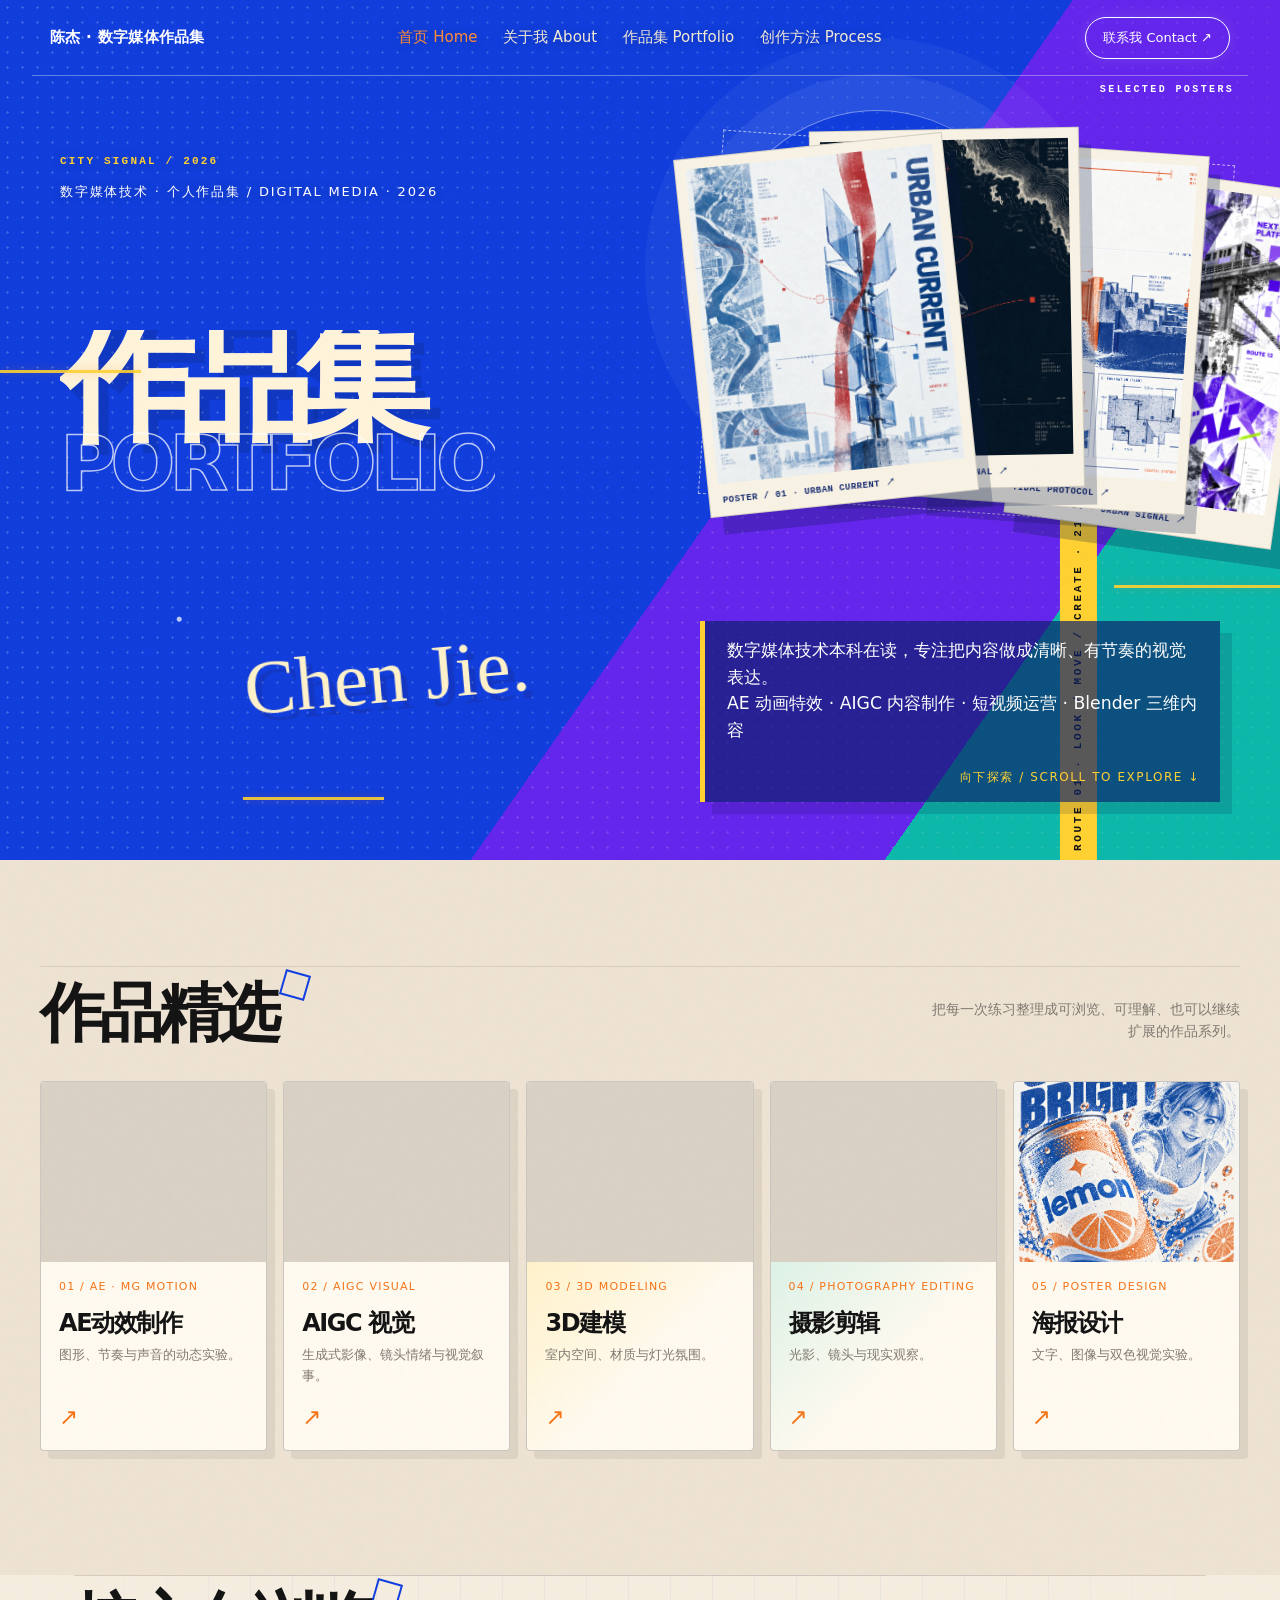
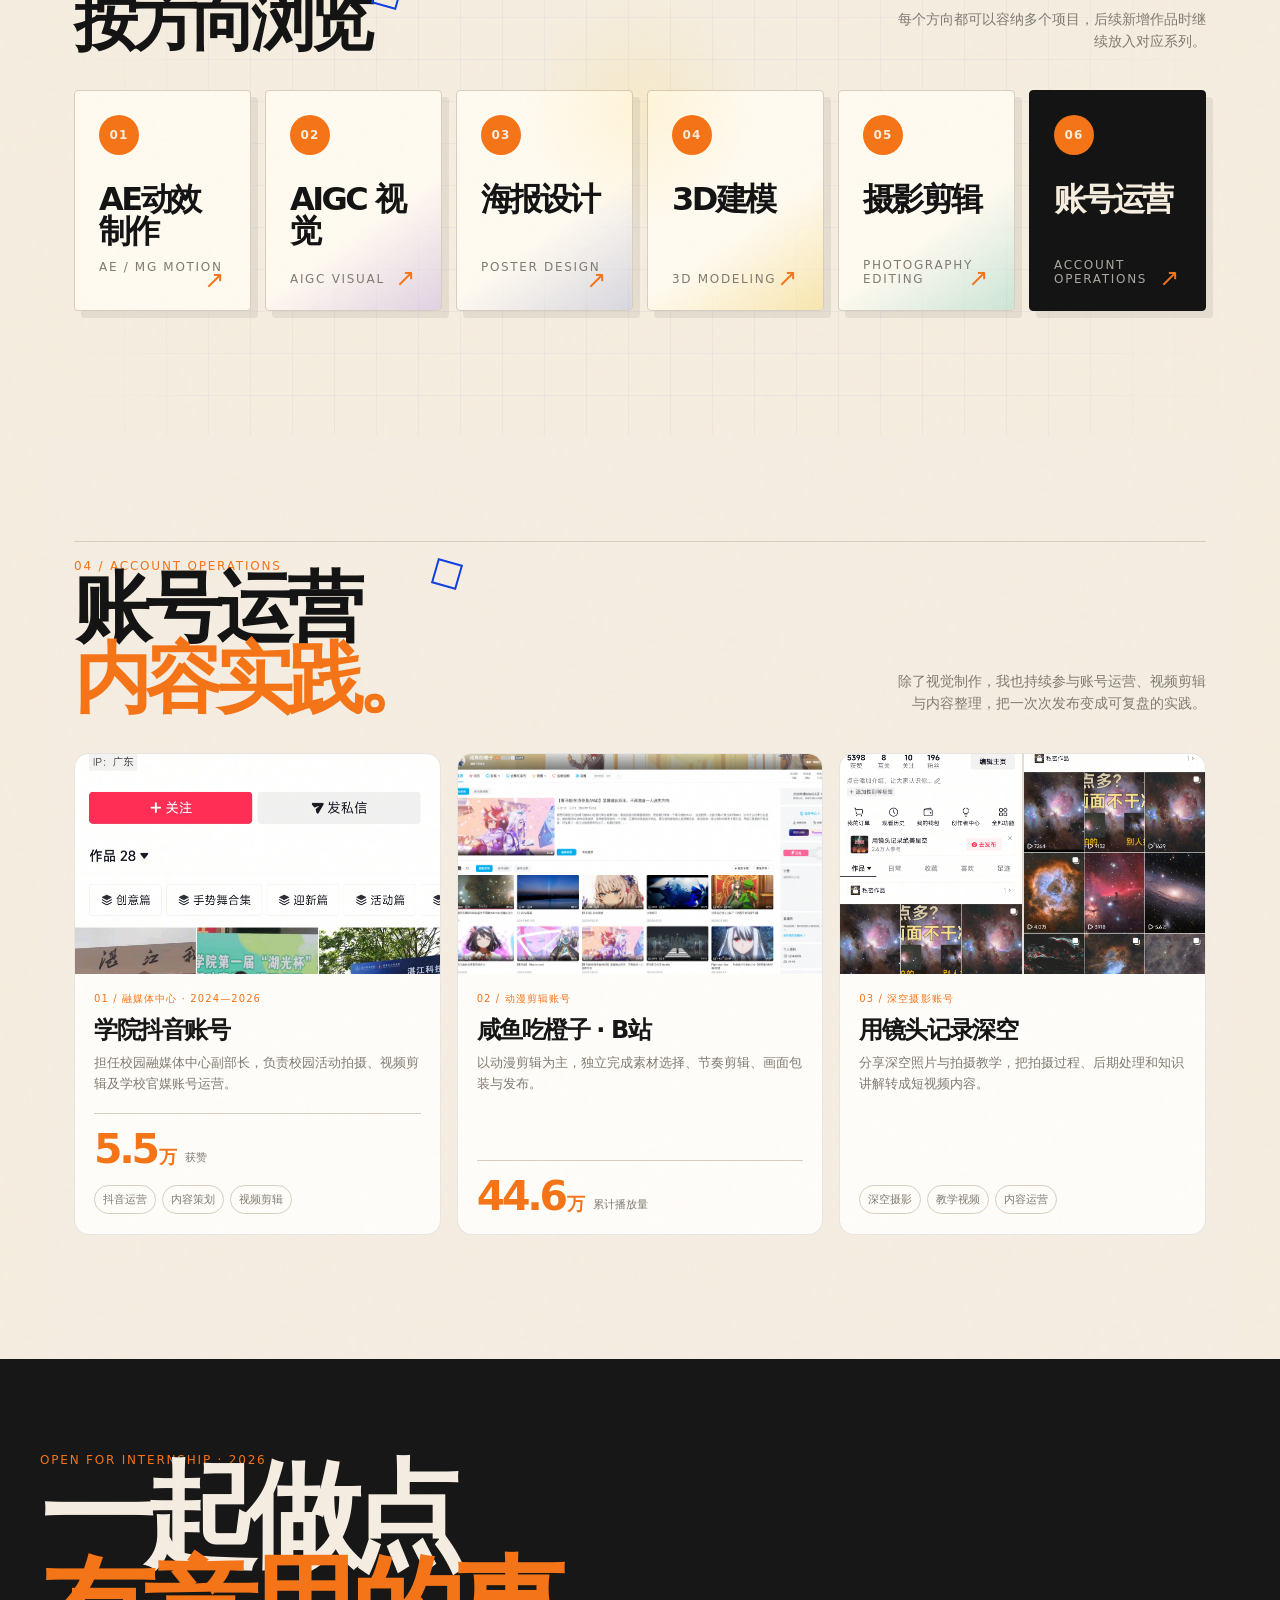
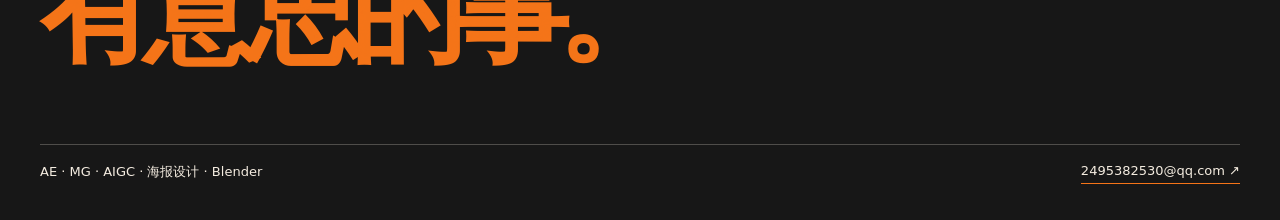
==== index.html @ 0d54b2df "Optimize media loading and interaction performance" ====
<!doctype html>
<html lang="zh-CN">
<head>
  <meta charset="UTF-8">
  <meta name="viewport" content="width=device-width,initial-scale=1">
  <meta name="description" content="陈杰的数字媒体技术个人作品集">
  <title>陈杰｜数字媒体技术个人作品集</title>
  <link rel="stylesheet" href="assets/site.css">
  <link rel="stylesheet" href="assets/home-motion.css">
  <link rel="stylesheet" href="assets/home-sequence.css">
  <link rel="stylesheet" href="assets/home-refine.css">
  <link rel="stylesheet" href="assets/final-polish.css">
  <link rel="stylesheet" href="assets/reference-redesign.css">
  <link rel="stylesheet" href="assets/home-legacy-hero.css">
  <link rel="stylesheet" href="assets/operations.css?v=2">
  <link rel="stylesheet" href="assets/concept-2026.css?v=7">
</head>
<body class="page-fade reference-theme home-reference">
  <main>
    <section class="hero legacy-hero" id="home">
      <header class="site-header">
        <a class="logo" href="index.html">陈杰 · 数字媒体作品集</a>
        <nav class="nav" aria-label="主导航">
          <a data-page href="index.html">首页 Home</a>
          <a data-page href="about.html">关于我 About</a>
          <a data-page href="works.html">作品集 Portfolio</a>
          <a data-page href="method.html">创作方法 Process</a>
        </nav>
        <a class="resume" href="contact.html">联系我 Contact ↗</a>
      </header>
      <div class="hero-orbit"></div>
      <span class="hero-line line-a"></span><span class="hero-line line-b"></span><span class="hero-line line-c"></span>
      <div class="hero-inner">
        <div class="hero-kicker">数字媒体技术 · 个人作品集 / DIGITAL MEDIA · 2026</div>
        <h1><span class="cn-title">作品集</span><span class="title-en">PORTFOLIO</span></h1>
        <div class="script">Chen Jie.</div>
        <div class="hero-poster-stack" aria-label="海报设计精选">
          <a class="hero-poster poster-stack-card poster-stack-card-a" href="works.html#poster" aria-label="查看城市气候海报">
            <img src="assets/projects/poster-urban-current.png" alt="城市气候主题海报">
            <span>POSTER / 01 · URBAN CURRENT ↗</span>
          </a>
          <a class="hero-poster poster-stack-card poster-stack-card-b" href="works.html#poster" aria-label="查看潮汐信号海报">
            <img src="assets/projects/poster-coastal-signal.png" alt="潮汐信号主题海报">
            <span>POSTER / 02 · COASTAL SIGNAL ↗</span>
          </a>
          <a class="hero-poster poster-stack-card poster-stack-card-c" href="works.html#poster" aria-label="查看潮汐协议海报">
            <img src="assets/projects/poster-tidal-protocol.png" alt="潮汐协议主题海报">
            <span>POSTER / 03 · TIDAL PROTOCOL ↗</span>
          </a>
          <a class="hero-poster poster-stack-card poster-stack-card-d" href="works.html#poster" aria-label="查看城市信号海报">
            <img src="assets/projects/poster-urban-signal.png" alt="城市信号主题海报">
            <span>POSTER / 04 · URBAN SIGNAL ↗</span>
          </a>
        </div>
        <div class="hero-footer">
          <div class="hero-explore">
            <p>数字媒体技术本科在读，专注把内容做成清晰、有节奏的视觉表达。<br>AE 动画特效 · AIGC 内容制作 · 短视频运营 · Blender 三维内容</p>
            <a class="scroll-hint" href="#featured">向下探索 / SCROLL TO EXPLORE ↓</a>
          </div>
        </div>
      </div>
    </section>

    <section class="ref-section tinted" id="featured">
      <div class="ref-section-inner">
        <div class="ref-section-head">
          <h2>作品精选</h2>
          <p>把每一次练习整理成可浏览、可理解、也可以继续扩展的作品系列。</p>
        </div>
        <div class="featured-grid">
          <a class="featured-card" href="works.html#motion">
            <div class="featured-media"><video muted autoplay loop playsinline preload="metadata" src="assets/projects/mg-02.mp4"></video></div>
            <div class="featured-body"><div class="featured-index">01 / AE · MG MOTION</div><h3>AE动效制作</h3><p>图形、节奏与声音的动态实验。</p><span class="featured-arrow">↗</span></div>
          </a>
          <a class="featured-card" href="works.html#aigc">
            <div class="featured-media"><video muted autoplay loop playsinline preload="metadata" src="assets/projects/soda-ad.mp4"></video></div>
            <div class="featured-body"><div class="featured-index">02 / AIGC VISUAL</div><h3>AIGC 视觉</h3><p>生成式影像、镜头情绪与视觉叙事。</p><span class="featured-arrow">↗</span></div>
          </a>
          <a class="featured-card" href="works.html#blender">
            <div class="featured-media"><video muted autoplay loop playsinline preload="metadata" src="assets/projects/blender-3d-showreel.mp4" aria-label="3D 建模视频预览"></video></div>
            <div class="featured-body"><div class="featured-index">03 / 3D MODELING</div><h3>3D建模</h3><p>室内空间、材质与灯光氛围。</p><span class="featured-arrow">↗</span></div>
          </a>
          <a class="featured-card" href="works.html#photography">
            <div class="featured-media"><video muted autoplay loop playsinline preload="metadata" src="assets/projects/photography-duhuo-web.mp4" aria-label="毒祸摄影剪辑作品预览"></video></div>
            <div class="featured-body"><div class="featured-index">04 / PHOTOGRAPHY EDITING</div><h3>摄影剪辑</h3><p>光影、镜头与现实观察。</p><span class="featured-arrow">↗</span></div>
          </a>
          <a class="featured-card" href="works.html#poster">
            <div class="featured-media"><img src="assets/projects/poster-stay-bright.png" alt="海报设计作品"></div>
            <div class="featured-body"><div class="featured-index">05 / POSTER DESIGN</div><h3>海报设计</h3><p>文字、图像与双色视觉实验。</p><span class="featured-arrow">↗</span></div>
          </a>
        </div>
      </div>
    </section>

    <section class="ref-section direction-section" id="directions">
      <div class="ref-section-head">
        <h2>按方向浏览</h2>
        <p>每个方向都可以容纳多个项目，后续新增作品时继续放入对应系列。</p>
      </div>
      <div class="direction-grid">
        <a class="direction-link" href="works.html#motion"><span class="direction-number">01</span><strong>AE动效制作</strong><span>AE / MG MOTION</span></a>
        <a class="direction-link" href="works.html#aigc"><span class="direction-number">02</span><strong>AIGC 视觉</strong><span>AIGC VISUAL</span></a>
        <a class="direction-link" href="works.html#poster"><span class="direction-number">03</span><strong>海报设计</strong><span>POSTER DESIGN</span></a>
        <a class="direction-link" href="works.html#blender"><span class="direction-number">04</span><strong>3D建模</strong><span>3D MODELING</span></a>
        <a class="direction-link" href="works.html#photography"><span class="direction-number">05</span><strong>摄影剪辑</strong><span>PHOTOGRAPHY EDITING</span></a>
        <a class="direction-link" href="#operations"><span class="direction-number">06</span><strong>账号运营</strong><span>ACCOUNT OPERATIONS</span></a>
      </div>
    </section>

    <section class="operations-section" id="operations">
      <div class="ref-section-head">
        <div>
          <div class="ref-kicker">04 / ACCOUNT OPERATIONS</div>
          <h2>账号运营<br><span>内容实践。</span></h2>
        </div>
        <p>除了视觉制作，我也持续参与账号运营、视频剪辑与内容整理，把一次次发布变成可复盘的实践。</p>
      </div>
      <div class="operations-layout">
        <div class="operation-cards">
          <article class="operation-card">
            <button class="operation-media operation-media-tall operation-media-button" type="button" data-image="assets/operations/school-douyin.jpg" data-alt="湛江科技学院计算机工程学院抖音账号截图" aria-label="查看学院抖音账号截图"><img src="assets/operations/school-douyin.jpg" alt="湛江科技学院计算机工程学院抖音账号截图" loading="lazy"></button>
            <div class="operation-body">
            <div class="operation-index">01 / 融媒体中心 · 2024—2026</div>
            <h3>学院抖音账号</h3>
            <p>担任校园融媒体中心副部长，负责校园活动拍摄、视频剪辑及学校官媒账号运营。</p>
              <div class="operation-result operation-result-inline"><strong>5.5<span>万</span></strong><small>获赞</small></div>
              <div class="operation-tags"><span>抖音运营</span><span>内容策划</span><span>视频剪辑</span></div>
            </div>
          </article>
          <article class="operation-card operation-card-featured">
            <button class="operation-media operation-media-wide operation-media-button" type="button" data-image="assets/operations/bilibili-editing.png" data-alt="B站动漫剪辑账号页面截图" aria-label="查看B站动漫剪辑账号截图"><img src="assets/operations/bilibili-editing.png" alt="B站动漫剪辑账号页面截图" loading="lazy"></button>
            <div class="operation-body">
              <div class="operation-index">02 / 动漫剪辑账号</div>
              <h3>咸鱼吃橙子 · B站</h3>
              <p>以动漫剪辑为主，独立完成素材选择、节奏剪辑、画面包装与发布。</p>
              <div class="operation-result"><strong>44.6<span>万</span></strong><small>累计播放量</small></div>
            </div>
          </article>
          <article class="operation-card">
            <div class="operation-media operation-media-gallery" role="group" aria-label="深空摄影抖音账号截图">
              <button class="operation-gallery-item operation-media-button" type="button" data-image="assets/operations/deep-space-profile.jpg" data-alt="深空摄影抖音账号主页截图" aria-label="放大查看深空摄影抖音账号主页"><img src="assets/operations/deep-space-profile.jpg" alt="深空摄影抖音账号主页截图" loading="lazy"></button>
              <button class="operation-gallery-item operation-media-button" type="button" data-image="assets/operations/deep-space-works.jpg" data-alt="深空摄影抖音账号作品截图" aria-label="放大查看深空摄影抖音账号作品"><img src="assets/operations/deep-space-works.jpg" alt="深空摄影抖音账号作品截图" loading="lazy"></button>
            </div>
            <div class="operation-body">
              <div class="operation-index">03 / 深空摄影账号</div>
              <h3>用镜头记录深空</h3>
              <p>分享深空照片与拍摄教学，把拍摄过程、后期处理和知识讲解转成短视频内容。</p>
              <div class="operation-tags"><span>深空摄影</span><span>教学视频</span><span>内容运营</span></div>
            </div>
          </article>
        </div>
      </div>
    </section>

    <dialog class="operation-lightbox" id="operationLightbox" aria-label="运营案例图片预览">
      <button class="operation-lightbox-close" type="button" aria-label="关闭图片预览">×</button>
      <div class="operation-lightbox-controls" aria-label="图片缩放控制">
        <button id="operationZoomOut" type="button" aria-label="缩小图片">−</button>
        <span id="operationZoomLabel">100%</span>
        <button id="operationZoomIn" type="button" aria-label="放大图片">＋</button>
        <button id="operationZoomReset" type="button" aria-label="恢复适合屏幕大小">适合</button>
      </div>
      <div class="operation-lightbox-viewport">
        <img id="operationLightboxImage" src="" alt="" draggable="false">
      </div>
    </dialog>

    <section class="home-contact" id="contact">
      <div class="contact-inner">
        <div class="ref-kicker">OPEN FOR INTERNSHIP · 2026</div>
        <h2>一起做点<br><span>有意思的事。</span></h2>
        <div class="contact-meta"><span>AE · MG · AIGC · 海报设计 · Blender</span><a href="mailto:2495382530@qq.com">2495382530@qq.com ↗</a></div>
      </div>
    </section>
  </main>
  <script src="assets/site.js?v=perf-1"></script>
  <script src="assets/concept-2026.js?v=5"></script>
</body>
</html>
---- assets/site.css ----
:root{--blue:#0b3b87;--blue2:#174fa8;--cream:#f2e9d5;--orange:#e56c45;--ink:#13244a;--muted:#6d7891;--line:#d8cfbf;--darkline:rgba(242,233,213,.25);--max:1240px}*{box-sizing:border-box}html{scroll-behavior:smooth}body{margin:0;background:var(--cream);color:var(--ink);font-family:Inter,ui-sans-serif,system-ui,-apple-system,"Segoe UI","PingFang SC",sans-serif}.wrap{max-width:var(--max);margin:auto;padding:0 34px}a{color:inherit;text-decoration:none}button{font:inherit}.site-header{height:76px;display:flex;align-items:center;justify-content:space-between;font-size:13px}.site-header.dark{color:var(--cream);position:absolute;inset:0 0 auto;z-index:5}.logo{font-weight:800;letter-spacing:.06em}.nav{display:flex;gap:26px;color:var(--muted)}.dark .nav{color:#d1dcef}.nav a{transition:color .2s,opacity .2s}.nav a:hover,.nav a.active{color:var(--orange)}.resume{border:1px solid currentColor;border-radius:999px;padding:9px 14px;font-size:12px}.dark .resume:hover{background:var(--cream);color:var(--blue)}.page-fade{animation:fade .5s ease both}@keyframes fade{from{opacity:0;transform:translateY(8px)}to{opacity:1;transform:none}}
.hero{min-height:100svh;background:var(--blue);color:var(--cream);position:relative;overflow:hidden;display:flex;align-items:flex-end;padding:0 0 68px}.hero:before{content:"";position:absolute;inset:0;opacity:.12;background-image:radial-gradient(var(--cream) 1px,transparent 1px);background-size:12px 12px}.hero-inner{width:100%;position:relative;z-index:1}.hero-kicker,.eyebrow{font-size:12px;letter-spacing:.15em;text-transform:uppercase}.hero-kicker{margin-bottom:25px;color:#cdd8ed}.hero h1{font-size:clamp(74px,15.5vw,205px);letter-spacing:-.09em;line-height:.78;margin:0;white-space:nowrap;color:rgba(242,233,213,.15);-webkit-text-stroke:1px rgba(242,233,213,.5);font-weight:900}.script{position:absolute;left:23%;bottom:15%;font-family:"Brush Script MT",cursive;font-size:clamp(32px,5.5vw,77px);color:var(--cream);transform:rotate(-7deg)}.hero-footer{display:flex;justify-content:space-between;align-items:end;margin-top:28px;color:#d1dcef}.hero-footer p{margin:0;max-width:390px;font-size:17px;line-height:1.45}.scroll-hint{font-size:12px;letter-spacing:.1em;color:var(--orange)}.hero-orbit{position:absolute;right:11%;top:23%;width:205px;height:205px;border:1px solid rgba(242,233,213,.28);border-radius:50%;transform:rotate(-25deg)}.hero-orbit:before{content:"";position:absolute;left:36px;top:10px;width:28px;height:28px;background:var(--orange);border-radius:50%}.hero-orbit:after{content:"";position:absolute;inset:29px;border:1px dashed rgba(242,233,213,.35);border-radius:50%}
.page-hero{background:var(--blue);color:var(--cream);padding:155px 0 78px;position:relative;overflow:hidden}.page-hero:after{content:"";position:absolute;width:250px;height:250px;border:1px solid rgba(242,233,213,.25);border-radius:50%;right:9%;top:85px}.page-hero h1{font-size:clamp(58px,10vw,136px);letter-spacing:-.1em;line-height:.85;margin:18px 0 0;color:rgba(242,233,213,.13);-webkit-text-stroke:1px rgba(242,233,213,.5)}.page-hero .eyebrow{color:#cdd8ed}.page-hero p{max-width:470px;font-size:18px;line-height:1.5;color:#d5deef;margin:25px 0 0;position:relative;z-index:1}.section{padding:82px 0}.section-head{border-top:1px solid var(--line);padding-top:18px;margin-bottom:30px;display:flex;justify-content:space-between;align-items:baseline}.section-head h2{font-size:25px;letter-spacing:-.05em;margin:0}.section-head span{font-size:11px;color:var(--muted);letter-spacing:.12em}.intro-grid,.method-grid{display:grid;grid-template-columns:1fr 1fr;gap:90px}.large-title{font-size:clamp(42px,5.5vw,72px);line-height:.96;letter-spacing:-.08em;margin:0}.copy{font-size:18px;line-height:1.6;color:#41506f;max-width:500px}.stats{display:flex;gap:38px;margin-top:36px}.stats strong{font-size:33px;letter-spacing:-.08em;display:block}.stats span{font-size:11px;color:var(--muted);letter-spacing:.06em}.skill-list{display:flex;gap:9px;flex-wrap:wrap;margin-top:28px}.skill{border:1px solid #c6bda9;border-radius:999px;padding:9px 13px;font-size:13px}
.archive{background:var(--blue);color:var(--cream);padding:82px 0 105px}.archive .section-head{border-color:var(--darkline)}.archive .section-head span{color:#bdc9e0}.filters{display:flex;gap:9px;flex-wrap:wrap;margin-bottom:30px}.filter{color:var(--cream);background:transparent;border:1px solid var(--darkline);border-radius:999px;padding:9px 15px;font-size:12px;cursor:pointer}.filter.active,.filter:hover{background:var(--cream);color:var(--blue)}.work-grid{display:grid;grid-template-columns:repeat(12,1fr);gap:16px}.work{grid-column:span 6;min-height:390px;background:#123f8c;border:1px solid var(--darkline);position:relative;overflow:hidden;cursor:pointer;transition:transform .35s,border-color .35s}.work:nth-child(3){grid-column:span 5}.work:nth-child(4){grid-column:span 7}.work:hover{transform:translateY(-7px);border-color:var(--orange)}.work-media{position:absolute;inset:0;background:#173f87}.work-media img,.work-media video{width:100%;height:100%;object-fit:cover;display:block;opacity:.8;transition:transform .6s,opacity .4s}.work:hover .work-media img,.work:hover .work-media video{transform:scale(1.05);opacity:1}.work-media:after{content:"";position:absolute;inset:0;background:linear-gradient(to top,rgba(5,28,70,.95),transparent 68%)}.work-info{position:absolute;inset:auto 20px 19px;z-index:1}.work-index{font-size:11px;color:#cbd7ea;letter-spacing:.12em;display:flex;justify-content:space-between;margin-bottom:9px}.work h3{font-size:32px;line-height:1;letter-spacing:-.06em;margin:0 0 7px}.work p{font-size:13px;color:#d2daea;margin:0}.work-arrow{position:absolute;right:0;bottom:0;color:var(--orange);font-size:24px}.work.hidden{display:none}.method{padding:92px 0}.step{display:grid;grid-template-columns:55px 1fr;gap:18px;border-top:1px solid var(--line);padding:19px 0}.step:last-child{border-bottom:1px solid var(--line)}.step b{color:var(--orange);font-size:13px}.step h3{font-size:18px;margin:0 0 4px}.step p{margin:0;color:var(--muted);font-size:14px}.contact{background:var(--orange);color:var(--cream);padding:82px 0 35px}.contact h2{font-size:clamp(52px,9vw,120px);line-height:.86;letter-spacing:-.1em;margin:0}.contact h2 span{font-family:"Brush Script MT",cursive;font-weight:400}.contact-bottom{display:flex;justify-content:space-between;align-items:end;border-top:1px solid rgba(242,233,213,.4);margin-top:65px;padding-top:18px;font-size:12px}.mail{font-size:18px;border-bottom:1px solid var(--cream);padding-bottom:5px}.mail:hover{color:var(--blue);border-color:var(--blue)}footer{background:var(--orange);color:var(--cream);padding:0 0 24px;display:flex;justify-content:space-between;font-size:11px;letter-spacing:.08em}
.modal{position:fixed;inset:0;background:rgba(7,23,56,.88);z-index:20;display:grid;place-items:center;padding:25px;opacity:0;pointer-events:none;transition:opacity .25s}.modal.open{opacity:1;pointer-events:auto}.modal-card{background:var(--cream);color:var(--ink);max-width:780px;width:100%;max-height:90vh;overflow:auto;padding:26px;position:relative}.modal-close{position:absolute;right:20px;top:16px;border:0;background:none;color:var(--ink);font-size:25px;cursor:pointer}.modal-kicker{color:var(--orange);font-size:11px;letter-spacing:.12em}.modal h3{font-size:46px;letter-spacing:-.08em;line-height:.95;margin:12px 50px 15px 0}.modal p{max-width:600px;color:#546078}.modal-media{width:100%;height:290px;background:var(--blue);margin-top:25px}.modal-media img,.modal-media video{width:100%;height:100%;object-fit:cover}.modal-meta{display:flex;gap:28px;border-top:1px solid #d2cbbd;margin-top:23px;padding-top:13px;font-size:12px;color:#70778a}
@media(max-width:760px){.wrap{padding:0 18px}.site-header{height:67px}.nav{gap:13px}.nav a:nth-child(2){display:none}.resume{padding:8px 11px}.hero{min-height:720px;padding-bottom:47px}.hero h1{font-size:76px;white-space:normal}.script{left:12%;bottom:25%;font-size:42px}.hero-orbit{width:130px;height:130px;right:4%;top:23%}.hero-footer{display:block}.hero-footer p{font-size:16px}.scroll-hint{display:inline-block;margin-top:25px}.page-hero{padding:125px 0 62px}.page-hero h1{font-size:68px}.page-hero:after{width:135px;height:135px;right:-25px;top:78px}.section,.method{padding:65px 0}.intro-grid,.method-grid{display:block}.large-title{font-size:44px}.copy{font-size:16px;margin-top:28px}.stats{gap:22px}.stats strong{font-size:27px}.work-grid{display:block}.work{min-height:320px;margin-bottom:14px}.work h3{font-size:29px}.contact{padding:65px 0 30px}.contact-bottom{display:block;margin-top:44px}.mail{display:inline-block;margin-top:20px}.modal-card{padding:21px}.modal h3{font-size:38px}.modal-media{height:210px}footer{display:block}footer span{display:block;margin-top:8px}}
---- assets/home-motion.css ----
.hero:before{animation:dotShift 14s linear infinite}
.hero-kicker{animation:riseIn .8s .18s both}
.hero h1{animation:titleReveal 1.2s .35s cubic-bezier(.2,.8,.2,1) both}
.hero h1 .cn-title{display:block;color:var(--cream);-webkit-text-stroke:0;font-size:.5em;letter-spacing:-.12em;line-height:.9}
.hero h1 .title-en{display:block;font-size:.3em;letter-spacing:.02em;line-height:1;color:rgba(242,233,213,.18);-webkit-text-stroke:1px rgba(242,233,213,.5)}
.script{animation:signatureIn 1s 1s cubic-bezier(.2,.8,.2,1) both}
.hero-footer{animation:riseIn .8s 1.05s both}
.hero-orbit{animation:orbitIn 1.4s .2s cubic-bezier(.2,.8,.2,1) both}
.hero-orbit:before{animation:orbitDot 4s 1.6s ease-in-out infinite}
.hero-orbit:after{animation:orbitSpin 12s linear infinite}
.hero-line{position:absolute;height:1px;background:var(--orange);transform-origin:left center;z-index:1;opacity:.9}
.line-a{width:21vw;left:4%;top:39%;animation:lineDraw 1s .55s both}.line-b{width:14vw;right:4%;top:62%;animation:lineDraw 1s .85s both}.line-c{width:10vw;left:18%;bottom:14%;animation:lineDraw 1s 1.2s both}
@keyframes riseIn{from{opacity:0;transform:translateY(18px)}to{opacity:1;transform:none}}@keyframes titleReveal{from{opacity:0;clip-path:inset(0 100% 0 0);transform:translateY(22px)}to{opacity:1;clip-path:inset(0 0 0 0);transform:none}}@keyframes signatureIn{from{opacity:0;transform:translate(-24px,18px) rotate(-7deg)}to{opacity:1;transform:rotate(-7deg)}}@keyframes orbitIn{from{opacity:0;transform:rotate(-25deg) scale(.55)}to{opacity:1;transform:rotate(-25deg) scale(1)}}@keyframes orbitDot{0%,100%{transform:translate(0,0)}50%{transform:translate(15px,8px)}}@keyframes orbitSpin{to{transform:rotate(360deg)}}@keyframes lineDraw{from{transform:scaleX(0);opacity:0}to{transform:scaleX(1);opacity:.9}}@keyframes dotShift{to{background-position:36px 18px}}
@media(max-width:760px){.hero h1 .cn-title{font-size:.64em}.hero h1 .title-en{font-size:.27em}.line-a{width:28vw;top:37%}.line-b{width:20vw;top:58%}.line-c{width:18vw;left:9%;bottom:16%}}@media(prefers-reduced-motion:reduce){*,*:before,*:after{animation-duration:.01ms!important;animation-iteration-count:1!important;scroll-behavior:auto!important}}
---- assets/home-sequence.css ----
html.home-scroll{scroll-snap-type:y proximity}.hero,.home-panel{scroll-snap-align:start;scroll-snap-stop:normal}.home-panel{min-height:100svh;display:flex;align-items:center;position:relative;overflow:hidden}.home-panel .panel-index{font-size:12px;color:var(--orange);letter-spacing:.14em}.home-panel h2{font-size:clamp(55px,9vw,128px);line-height:.82;letter-spacing:-.1em;margin:18px 0 25px}.home-panel p{font-size:18px;line-height:1.5;max-width:470px;color:#465474;margin:0}.home-panel .panel-link{display:inline-block;margin-top:32px;border-bottom:1px solid var(--ink);padding-bottom:6px;font-size:14px}.home-panel .panel-link:hover{color:var(--orange);border-color:var(--orange)}.panel-inner{width:100%;position:relative}.panel-about{background:var(--cream)}.panel-about:after{content:"ABOUT";position:absolute;right:-4vw;bottom:-4vw;font-size:19vw;line-height:.8;color:rgba(11,59,135,.07);font-weight:900;letter-spacing:-.1em}.panel-works{background:var(--blue);color:var(--cream)}.panel-works p{color:#d3dced}.panel-works:before{content:"WORKS";position:absolute;left:-2vw;top:12vh;font-size:19vw;line-height:.8;color:rgba(242,233,213,.07);font-weight:900;letter-spacing:-.1em}.panel-method{background:#e7decc}.panel-method:after{content:"PROCESS";position:absolute;right:-2vw;top:15vh;font-size:13vw;line-height:.8;color:rgba(229,108,69,.12);font-weight:900;letter-spacing:-.1em}.panel-contact{background:var(--orange);color:var(--cream)}.panel-contact p{color:var(--cream)}.panel-contact .panel-link{border-color:var(--cream)}.panel-contact .panel-link:hover{color:var(--blue);border-color:var(--blue)}.panel-layout{display:grid;grid-template-columns:1fr 1fr;gap:90px;align-items:center}.panel-art{min-height:330px;border:1px solid rgba(11,59,135,.25);position:relative;overflow:hidden}.panel-art img{width:100%;height:100%;object-fit:cover;display:block;opacity:.92}.panel-works .panel-art{border-color:rgba(242,233,213,.3)}.panel-works .panel-art:after{content:"";position:absolute;inset:0;background:linear-gradient(135deg,rgba(11,59,135,.1),rgba(5,27,66,.6))}.panel-steps{border-top:1px solid rgba(19,36,74,.28)}.panel-step{display:flex;gap:20px;border-bottom:1px solid rgba(19,36,74,.28);padding:18px 0}.panel-step b{color:var(--orange)}.panel-step span{font-size:16px}.scroll-next{position:absolute;right:34px;bottom:28px;font-size:11px;letter-spacing:.12em;color:var(--muted)}.panel-works .scroll-next,.panel-contact .scroll-next{color:#cbd7ea}@media(max-width:760px){.home-panel{min-height:100svh}.panel-layout{display:block}.panel-art{min-height:245px;margin-top:42px}.home-panel h2{font-size:62px}.home-panel p{font-size:16px}.scroll-next{right:18px;bottom:18px}.panel-works:before,.panel-about:after,.panel-method:after{font-size:25vw}}
---- assets/home-refine.css ----
.panel-about .panel-layout{grid-template-columns:.9fr 1.1fr;gap:72px}.panel-about h2{font-size:clamp(48px,6.2vw,92px);letter-spacing:-.1em;white-space:nowrap}.panel-about .panel-art{min-height:390px}.panel-about .panel-art:after{content:"BLENDER / SPACE STUDY";position:absolute;left:18px;bottom:16px;color:var(--cream);font-size:11px;letter-spacing:.1em;background:rgba(11,59,135,.82);padding:9px 11px}.contact-stage{background:#071426;min-height:100%;position:relative;overflow:hidden}.contact-stage:before{content:"";position:absolute;inset:0;background-image:radial-gradient(rgba(242,233,213,.18) 1px,transparent 1px);background-size:13px 13px;opacity:.16}.contact-stage:after{content:"";position:absolute;width:420px;height:420px;border:1px solid rgba(229,108,69,.45);border-radius:50%;right:10%;top:14%;box-shadow:0 0 0 28px rgba(229,108,69,.08),0 0 0 56px rgba(229,108,69,.04)}.panel-contact .panel-inner{z-index:1}.panel-contact .panel-layout{grid-template-columns:.85fr 1.15fr;gap:70px}.panel-contact .contact-copy{position:relative;z-index:2}.contact-copy h2{font-size:clamp(52px,7.8vw,112px);white-space:nowrap}.contact-orbit-text{position:relative;z-index:2;padding:70px 0 20px 8%;color:var(--cream)}.contact-label{font-size:13px;color:var(--orange);letter-spacing:.14em;text-transform:uppercase}.contact-number{font-size:clamp(42px,7vw,98px);letter-spacing:-.09em;line-height:.9;margin:20px 0 24px;color:var(--cream);font-weight:800}.contact-mail{display:inline-flex;align-items:center;gap:12px;color:var(--cream);font-size:18px;border-bottom:1px solid rgba(242,233,213,.7);padding-bottom:7px;cursor:pointer}.contact-mail:hover{color:var(--orange);border-color:var(--orange)}.copy-note{font-size:12px;color:#aab8ce;margin-top:12px}.contact-orbit-text .contact-arrow{position:absolute;right:6%;bottom:12px;font-size:60px;color:var(--orange);transform:rotate(-25deg)}.panel-contact .scroll-next{z-index:3}.contact-stage .hero-kicker{position:relative;z-index:2}@media(max-width:760px){.panel-about .panel-layout,.panel-contact .panel-layout{display:block}.panel-about h2,.contact-copy h2{font-size:54px;white-space:normal}.panel-about .panel-art{min-height:260px;margin-top:34px}.contact-orbit-text{padding:65px 0 40px}.contact-number{font-size:50px}.contact-stage:after{width:250px;height:250px;right:-60px;top:32%}.contact-orbit-text .contact-arrow{font-size:43px;bottom:-5px}}
---- assets/final-polish.css ----
html.home-scroll{scroll-snap-type:y mandatory;overflow-y:auto;overscroll-behavior-y:contain}
.hero,.home-panel{height:100svh;min-height:0;scroll-snap-align:start;scroll-snap-stop:always;overflow:hidden}
.home-panel .panel-inner{height:100%;display:flex;align-items:center}
.home-panel .panel-layout{width:100%;align-items:center}
.home-panel h2{max-width:620px}
.panel-about .panel-art{height:min(52vh,520px);min-height:0}
.panel-works .panel-art{height:min(48vh,480px);min-height:0}
.panel-method{position:relative}
.panel-method:after{content:"03";position:absolute;right:-1vw;top:6vh;font-size:30vw;line-height:.75;font-weight:900;letter-spacing:-.12em;color:rgba(229,108,69,.08);pointer-events:none}
.panel-method .panel-inner{position:relative;z-index:1}
.panel-method .panel-steps{max-width:670px}
.panel-method .panel-step{padding:24px 0;font-size:18px}
.panel-method .panel-step b{font-size:16px;min-width:32px}
.panel-contact .panel-inner{height:100%}
.panel-contact .contact-copy h2{font-size:clamp(52px,6.8vw,98px);line-height:.86}
.panel-contact .contact-orbit-text{padding-top:0}
.panel-contact .contact-number{font-size:clamp(46px,6.5vw,92px)}
.panel-contact .contact-stage:after{top:8%;right:4%}
.panel-contact .scroll-next{bottom:28px}
.panel-about .panel-link,.panel-works .panel-link,.panel-method .panel-link,.panel-contact .panel-link{font-size:14px}

/* Shared editorial rhythm for the standalone pages. */
.page-fade:not(:has(.hero)):not(.category-page){background:var(--cream)}
.page-fade:not(:has(.hero)):not(.category-page) .site-header{position:absolute;z-index:10;inset:0 0 auto}
.page-fade:not(:has(.hero)):not(.category-page) .page-hero{min-height:48svh;display:flex;align-items:end;padding:150px 0 72px;position:relative;overflow:hidden}
.page-fade:not(:has(.hero)):not(.category-page) .page-hero:after{content:"";position:absolute;right:-6vw;bottom:-18vw;width:48vw;height:48vw;border:1px solid rgba(229,108,69,.42);border-radius:50%;pointer-events:none}
.page-fade:not(:has(.hero)):not(.category-page) .page-hero h1{max-width:940px;margin:20px 0 26px;font-size:clamp(64px,11vw,180px);line-height:.82;letter-spacing:-.08em}
.page-fade:not(:has(.hero)):not(.category-page) .page-hero p{max-width:520px;font-size:18px;line-height:1.7}
.page-fade:not(:has(.hero)):not(.category-page) main>.section,.page-fade:not(:has(.hero)):not(.category-page) main>.method,.page-fade:not(:has(.hero)):not(.category-page) main>.contact{padding:100px 0 140px}
.page-fade:not(:has(.hero)):not(.category-page) .intro-grid,.page-fade:not(:has(.hero)):not(.category-page) .method-grid{align-items:start;gap:clamp(48px,9vw,160px)}
.page-fade:not(:has(.hero)):not(.category-page) .large-title{font-size:clamp(54px,7vw,112px);line-height:.9;letter-spacing:-.07em}
.page-fade:not(:has(.hero)):not(.category-page) .copy{max-width:540px;font-size:18px;line-height:1.8}
.page-fade:not(:has(.hero)):not(.category-page) .stats{margin-top:58px}
.page-fade:not(:has(.hero)):not(.category-page) .skill-list{margin-top:38px}
.page-fade:not(:has(.hero)):not(.category-page) .step{padding:28px 0}
.page-fade:not(:has(.hero)):not(.category-page) .step h3{font-size:24px}
.page-fade:not(:has(.hero)):not(.category-page) .step p{font-size:16px;line-height:1.7}
.page-fade:not(:has(.hero)):not(.category-page) .contact{background:var(--ink);color:var(--cream);min-height:52svh;display:flex;align-items:center}
.page-fade:not(:has(.hero)):not(.category-page) .contact h2{max-width:840px;font-size:clamp(60px,9vw,150px);line-height:.82;letter-spacing:-.08em}
.page-fade:not(:has(.hero)):not(.category-page) .contact h2 span{color:var(--orange)}
.page-fade:not(:has(.hero)):not(.category-page) .contact-bottom{margin-top:80px;display:flex;justify-content:space-between;align-items:end;gap:32px;border-top:1px solid rgba(246,239,220,.3);padding-top:22px}
.page-fade:not(:has(.hero)):not(.category-page) .mail{font-size:clamp(20px,2vw,30px);color:var(--cream);text-decoration:none;border-bottom:1px solid var(--orange);padding-bottom:8px}

@media(max-width:760px){
  html.home-scroll{scroll-snap-type:y mandatory}
  .hero,.home-panel{height:100svh;min-height:0}
  .home-panel .panel-inner{height:100%}
  .home-panel .panel-layout{align-self:center}
  .panel-about .panel-art{height:29vh;margin-top:24px}
  .panel-works .panel-art{height:28vh;margin-top:24px}
  .panel-method .panel-steps{margin-top:26px}
  .panel-method .panel-step{padding:14px 0;font-size:15px}
  .panel-method:after{font-size:42vw;top:9vh}
  .panel-contact .contact-number{font-size:48px}
  .panel-contact .contact-orbit-text{padding-top:42px}
  .panel-contact .contact-stage:after{width:250px;height:250px;top:38%;right:-70px}
  .page-fade:not(:has(.hero)):not(.category-page) .page-hero{min-height:58svh;padding:124px 0 48px}
  .page-fade:not(:has(.hero)):not(.category-page) .page-hero h1{font-size:20vw}
  .page-fade:not(:has(.hero)):not(.category-page) main>.section,.page-fade:not(:has(.hero)):not(.category-page) main>.method,.page-fade:not(:has(.hero)):not(.category-page) main>.contact{padding:70px 0 90px}
  .page-fade:not(:has(.hero)):not(.category-page) .intro-grid,.page-fade:not(:has(.hero)):not(.category-page) .method-grid{gap:48px}
  .page-fade:not(:has(.hero)):not(.category-page) .large-title{font-size:17vw}
  .page-fade:not(:has(.hero)):not(.category-page) .contact-bottom{margin-top:52px;display:grid;gap:18px}
  .page-fade:not(:has(.hero)):not(.category-page) .contact{min-height:58svh}
}
---- assets/reference-redesign.css ----
/* Reference-inspired portfolio system: warm paper, ink typography, orange index accents. */
:root{--ref-paper:#f5ede1;--ref-paper-2:#eee3d3;--ref-card:#fffdf9;--ref-ink:#171717;--ref-muted:#817b72;--ref-orange:#f57418;--ref-line:#d9cdbd;--ref-max:1200px}
body.reference-theme{background:var(--ref-paper);color:var(--ref-ink);font-family:Inter,ui-sans-serif,system-ui,-apple-system,"Segoe UI","PingFang SC","Microsoft YaHei",sans-serif}
body.reference-theme a{color:inherit}
body.reference-theme .wrap{max-width:var(--ref-max)}
body.reference-theme .site-header{width:min(var(--ref-max),calc(100% - 68px));height:74px;padding:0;border-bottom:1px solid var(--ref-line);position:relative!important;inset:auto!important;color:var(--ref-ink)!important;margin:0 auto;z-index:10}
body.reference-theme .logo{font-size:14px;letter-spacing:.02em;color:var(--ref-ink)}
body.reference-theme .nav{gap:30px;color:var(--ref-muted)}
body.reference-theme .nav a.active,body.reference-theme .nav a:hover{color:var(--ref-orange)}
body.reference-theme .resume{border-color:var(--ref-ink);border-radius:999px;padding:9px 15px;font-size:12px}
body.reference-theme .resume:hover{background:var(--ref-ink);color:var(--ref-paper)}

/* Homepage */
.home-reference .ref-hero{max-width:var(--ref-max);min-height:calc(100svh - 74px);margin:0 auto;padding:86px 34px 112px;display:grid;grid-template-columns:minmax(0,.84fr) minmax(360px,1.16fr);gap:clamp(48px,9vw,130px);align-items:center;position:relative}
.home-reference .ref-hero:after{content:"";position:absolute;right:-12vw;bottom:-20vw;width:44vw;height:44vw;border:1px solid rgba(245,116,24,.2);border-radius:50%;pointer-events:none}
.ref-kicker{font-size:12px;letter-spacing:.15em;color:var(--ref-orange);text-transform:uppercase}
.home-reference .ref-hero h1{font-size:clamp(64px,8.2vw,122px);line-height:.88;letter-spacing:-.1em;margin:24px 0 28px;color:var(--ref-ink);font-weight:900}
.home-reference .ref-hero h1 em{font-style:normal;color:var(--ref-orange)}
.home-reference .ref-hero p{max-width:410px;font-size:18px;line-height:1.75;color:#57524b;margin:0}
.ref-actions{display:flex;gap:12px;margin-top:34px;align-items:center}
.ref-button{display:inline-flex;align-items:center;justify-content:center;min-height:44px;padding:0 20px;border:1px solid var(--ref-ink);border-radius:999px;font-size:14px;transition:transform .25s,background .25s,color .25s}
.ref-button.primary{border-color:var(--ref-orange);background:var(--ref-orange);color:#fff}
.ref-button:hover{transform:translateY(-3px);background:var(--ref-ink);color:var(--ref-paper)}
.ref-button.primary:hover{background:var(--ref-ink);border-color:var(--ref-ink)}
.ref-hero-art{position:relative;background:var(--ref-card);padding:17px;box-shadow:16px 16px 0 var(--ref-orange);transform:rotate(1deg)}
.ref-hero-art img{width:100%;aspect-ratio:1.34;object-fit:cover;display:block;filter:saturate(.84) contrast(1.04)}
.ref-hero-art figcaption{display:flex;justify-content:space-between;gap:16px;padding:14px 3px 0;font-size:11px;letter-spacing:.1em;color:var(--ref-muted)}
.ref-hero-art figcaption b{font-weight:700;color:var(--ref-ink)}
.ref-section{padding:106px 34px 124px;max-width:var(--ref-max);margin:0 auto}
.ref-section.tinted{max-width:none;background:var(--ref-paper-2)}
.ref-section-inner{max-width:var(--ref-max);margin:0 auto}
.ref-section-head{display:flex;justify-content:space-between;align-items:end;gap:24px;border-top:1px solid var(--ref-line);padding-top:17px;margin-bottom:38px}
.ref-section-head h2{margin:0;font-size:clamp(40px,5vw,70px);line-height:.92;letter-spacing:-.08em}
.ref-section-head p{max-width:320px;margin:0;color:var(--ref-muted);font-size:14px;line-height:1.6;text-align:right}
.featured-grid{display:grid;grid-template-columns:repeat(4,1fr);gap:20px}
.featured-card{min-height:350px;background:var(--ref-card);border:1px solid rgba(23,23,23,.08);border-radius:16px;overflow:hidden;display:flex;flex-direction:column;transition:transform .35s,box-shadow .35s}
.featured-card:hover{transform:translateY(-8px);box-shadow:0 18px 36px rgba(51,37,21,.12);background:var(--ref-orange);color:#fff;border-color:var(--ref-orange)}
.featured-card.featured-card-accent{background:var(--ref-orange);color:#fff}
.featured-card .featured-media{height:220px;overflow:hidden;background:#dad1c5}
.featured-card .featured-media img,.featured-card .featured-media video{width:100%;height:100%;display:block;object-fit:cover;transition:transform .6s;filter:saturate(.9)}
.featured-card:hover .featured-media img,.featured-card:hover .featured-media video{transform:scale(1.05)}
.featured-card.featured-card-accent .featured-media{margin:24px 24px 0;height:164px;border-radius:10px;background:#f99c57}
.featured-card .featured-body{padding:20px 22px 23px;display:flex;flex-direction:column;flex:1}
.featured-card .featured-index{font-size:11px;letter-spacing:.11em;color:var(--ref-orange);margin-bottom:18px}
.featured-card-accent .featured-index{color:#fff}
.featured-card h3{font-size:28px;line-height:1;letter-spacing:-.06em;margin:0 0 10px}
.featured-card p{font-size:14px;line-height:1.6;color:var(--ref-muted);margin:0}
.featured-card-accent p{color:rgba(255,255,255,.8)}
.featured-card:hover .featured-index{color:#fff}
.featured-card:hover p{color:rgba(255,255,255,.82)}
.featured-card:hover .featured-arrow{color:#fff}
.featured-arrow{margin-top:auto;padding-top:18px;color:var(--ref-orange);font-size:23px}
.featured-card-accent .featured-arrow{color:#fff}
.direction-section{padding-top:0}
.direction-grid{display:grid;grid-template-columns:repeat(5,1fr);border-top:1px solid var(--ref-line);border-bottom:1px solid var(--ref-line)}
.direction-link{padding:28px 18px 30px 0;border-right:1px solid var(--ref-line);transition:padding .3s,color .3s}
.direction-link:not(:first-child){padding-left:18px}
.direction-link:last-child{border-right:0}
.direction-link:hover{padding-left:10px;color:var(--ref-orange)}
.direction-link:hover span:not(.direction-number){color:var(--ref-orange)}
.direction-link .direction-number{display:block;color:var(--ref-orange);font-size:12px;margin-bottom:22px}
.direction-link strong{font-size:22px;letter-spacing:-.06em;display:block}
.direction-link span{display:block;font-size:11px;letter-spacing:.12em;color:var(--ref-muted);margin-top:7px}
.home-contact{background:var(--ref-ink);color:var(--ref-paper);padding:94px 34px 36px}
.home-contact .contact-inner{max-width:var(--ref-max);margin:auto}
.home-contact h2{font-size:clamp(58px,9vw,132px);line-height:.84;letter-spacing:-.1em;margin:0;max-width:850px}
.home-contact h2 span{color:var(--ref-orange)}
.home-contact .contact-meta{border-top:1px solid rgba(245,237,225,.25);margin-top:84px;padding-top:18px;display:flex;justify-content:space-between;gap:24px;font-size:13px}
.home-contact .contact-meta a{color:var(--ref-paper);border-bottom:1px solid var(--ref-orange);padding-bottom:5px}

/* Works archive */
.catalog-page{background:var(--ref-paper)}
.catalog-hero{max-width:var(--ref-max);margin:0 auto;padding:93px 34px 74px;display:flex;justify-content:space-between;align-items:end;gap:40px}
.catalog-hero h1{font-size:clamp(68px,10vw,148px);line-height:.82;letter-spacing:-.1em;margin:22px 0 0;color:var(--ref-ink)!important;-webkit-text-stroke:0!important}
.catalog-hero p{max-width:360px;font-size:17px;line-height:1.7;color:var(--ref-muted);margin:0 0 5px}
.catalog-meta{font-size:11px;letter-spacing:.12em;color:var(--ref-orange);white-space:nowrap}
.category-browser{background:var(--ref-paper-2);padding:68px 34px 76px}
.category-browser-inner{max-width:var(--ref-max);margin:auto}
.category-browser .browser-title{display:flex;justify-content:space-between;gap:24px;align-items:end;margin-bottom:28px}
.browser-title h2{font-size:38px;letter-spacing:-.07em;line-height:1;margin:0}
.browser-title p{font-size:13px;color:var(--ref-muted);margin:0}
.category-filter-grid{display:grid;grid-template-columns:repeat(3,1fr);gap:14px}
.reference-theme .category-tile.filter{border:1px solid rgba(23,23,23,.1);border-radius:15px;background:var(--ref-card);color:var(--ref-ink);padding:18px;text-align:left;min-height:198px;cursor:pointer;transition:transform .3s,background .3s,color .3s}
.reference-theme .category-tile.filter:hover,.reference-theme .category-tile.filter.active{background:var(--ref-orange);color:#fff;border-color:var(--ref-orange);transform:translateY(-5px)}
.category-tile .tile-number{font-size:12px;color:var(--ref-orange);display:block;margin-bottom:24px}
.category-tile.active .tile-number,.category-tile:hover .tile-number{color:#fff}
.category-tile strong{display:block;font-size:23px;letter-spacing:-.06em}
.category-tile small{display:block;letter-spacing:.1em;color:var(--ref-muted);margin-top:7px;font-size:10px}
.category-tile.active small,.category-tile:hover small{color:rgba(255,255,255,.75)}
.category-tile img,.category-tile video{width:84px;height:58px;object-fit:cover;display:block;margin-top:20px;margin-left:auto;filter:saturate(.8)}
.all-works{max-width:var(--ref-max);margin:0 auto;padding:108px 34px 130px}
.all-works .ref-section-head{margin-bottom:34px}
.all-works .ref-section-head h2{font-size:50px}
.all-works .ref-section-head p{font-size:13px}
.reference-theme .catalog-grid.work-grid{display:grid;grid-template-columns:repeat(3,1fr);gap:22px}
.reference-theme .catalog-card.work{grid-column:auto!important;min-height:0;background:var(--ref-card);color:var(--ref-ink);border:1px solid rgba(23,23,23,.1);border-radius:15px;overflow:hidden;cursor:pointer;display:flex;flex-direction:column;position:relative;transition:transform .35s,box-shadow .35s,border-color .35s}
.reference-theme .catalog-card.work:hover{transform:translateY(-7px);border-color:var(--ref-orange);box-shadow:0 18px 35px rgba(51,37,21,.12)}
.reference-theme .catalog-card .work-media{position:relative;inset:auto;width:100%;height:auto;aspect-ratio:1.22;background:#ded5ca;overflow:hidden}
.reference-theme .catalog-card .work-media:after{display:none}
.reference-theme .catalog-card .work-media img,.reference-theme .catalog-card .work-media video{width:100%;height:100%;object-fit:cover;display:block;opacity:1;filter:saturate(.9);transition:transform .6s}
.reference-theme .catalog-card.work:hover .work-media img,.reference-theme .catalog-card.work:hover .work-media video{transform:scale(1.06)}
.reference-theme .catalog-card .work-info{position:relative;inset:auto;z-index:1;padding:19px 20px 21px;display:flex;flex-direction:column;flex:1}
.reference-theme .catalog-card .work-index{color:var(--ref-orange);font-size:10px;margin-bottom:17px;letter-spacing:.1em}
.reference-theme .catalog-card .work h3{font-size:26px;line-height:1;letter-spacing:-.06em;margin:0 0 9px;color:var(--ref-ink)}
.reference-theme .catalog-card .work p{font-size:13px;line-height:1.5;color:var(--ref-muted);margin:0}
.reference-theme .catalog-card .work-arrow{position:static;margin-top:auto;padding-top:18px;color:var(--ref-orange);font-size:22px;align-self:flex-end}
.reference-theme .catalog-card.hidden{display:none}
.catalog-note{border-top:1px solid var(--ref-line);margin-top:36px;padding-top:17px;color:var(--ref-muted);font-size:13px}

/* Keep the About / Process / Contact routes in the same visual world. */
.reference-theme .page-hero{background:var(--ref-paper);color:var(--ref-ink);padding:116px 0 72px;border-bottom:1px solid var(--ref-line)}
.reference-theme .page-hero:after{border-color:rgba(245,116,24,.25);right:8%;top:90px}
.reference-theme .page-hero h1{color:var(--ref-ink);-webkit-text-stroke:0;font-size:clamp(68px,10vw,145px);line-height:.82}
.reference-theme .page-hero p{color:var(--ref-muted)}
.reference-theme .page-hero .eyebrow,.reference-theme .page-hero .ref-kicker{color:var(--ref-orange)}
.reference-theme .section,.reference-theme .method{background:var(--ref-paper)}
.reference-theme .large-title{color:var(--ref-ink)}
.reference-theme .copy{color:#57524b}
.reference-theme .stats strong{color:var(--ref-ink)}
.reference-theme .skill{border-color:var(--ref-line);background:var(--ref-card)}
.reference-theme .step{border-color:var(--ref-line)}
.reference-theme .step p{color:var(--ref-muted)}
.reference-theme .contact{background:var(--ref-ink);color:var(--ref-paper)}
.reference-theme .contact h2 span{color:var(--ref-orange)}
.reference-theme .contact-bottom{border-color:rgba(245,237,225,.25)}
.reference-theme .mail{color:var(--ref-paper);border-color:var(--ref-orange)}
.reference-theme footer{background:var(--ref-ink);color:var(--ref-paper)}
.reference-theme .modal{background:rgba(23,23,23,.78)}
.reference-theme .modal-card{background:var(--ref-card);color:var(--ref-ink)}

@media(max-width:860px){
  body.reference-theme .site-header{width:calc(100% - 36px)}
  body.reference-theme .nav{gap:13px}
  .home-reference .ref-hero{display:flex;flex-direction:column;align-items:stretch;gap:58px;padding:58px 18px 94px;min-height:0}
  .home-reference .ref-hero h1{font-size:20vw}
  .ref-hero-art{max-width:620px;align-self:center;width:100%;box-shadow:10px 10px 0 var(--ref-orange)}
  .ref-section{padding:76px 18px 88px}
  .ref-section-head{display:block;margin-bottom:26px}
  .ref-section-head p{text-align:left;margin-top:16px}
  .featured-grid{grid-template-columns:1fr 1fr}
  .featured-card:last-child{grid-column:auto}
  .direction-grid{grid-template-columns:1fr 1fr}
  .direction-link{border-bottom:1px solid var(--ref-line)}
  .direction-link:nth-child(2){border-right:0}
  .direction-link:nth-child(3),.direction-link:nth-child(4){border-bottom:0}
  .home-contact{padding:75px 18px 30px}
  .home-contact .contact-meta{margin-top:58px;display:grid;gap:14px}
  .catalog-hero{display:block;padding:76px 18px 58px}
  .catalog-hero p{margin-top:30px}
  .catalog-meta{display:block;margin-top:28px}
  .category-browser{padding:58px 18px 64px}
  .category-browser .browser-title{display:block}
  .browser-title p{margin-top:12px}
  .category-filter-grid{grid-template-columns:1fr 1fr}
  .category-tile .tile-number{margin-bottom:17px}
  .category-tile strong{font-size:20px}
  .all-works{padding:76px 18px 94px}
  .all-works .ref-section-head h2{font-size:42px}
  .reference-theme .catalog-grid.work-grid{grid-template-columns:1fr 1fr;gap:14px}
  .reference-theme .catalog-card .work-info{padding:16px}
  .reference-theme .catalog-card .work h3{font-size:23px}
}
@media(max-width:540px){
  body.reference-theme .site-header{height:66px}
  body.reference-theme .logo{font-size:12px}
  body.reference-theme .nav a:nth-child(2),body.reference-theme .nav a:nth-child(4){display:none}
  .featured-grid,.category-filter-grid,.reference-theme .catalog-grid.work-grid{grid-template-columns:1fr}
  .featured-card:last-child{grid-column:auto}
  .featured-card{min-height:315px}
  .featured-card .featured-media{height:190px}
  .category-tile{min-height:155px!important}
  .direction-grid{grid-template-columns:1fr}
  .direction-link,.direction-link:nth-child(2),.direction-link:nth-child(3){border-right:0;border-bottom:1px solid var(--ref-line)}
  .direction-link:last-child{border-bottom:0}
}

/* Final modal geometry: one fixed viewport box for every media ratio. */
.reference-theme .modal{position:fixed!important;inset:0!important;display:grid!important;place-items:center!important;padding:16px!important;overflow:hidden!important}
.reference-theme .modal-card{width:min(1120px,calc(100vw - 32px));max-width:none;max-height:calc(100dvh - 32px);margin:0!important;overflow:auto}
.reference-theme .modal-media{height:min(58dvh,620px);min-height:0;max-height:none;display:flex;align-items:center;justify-content:center;overflow:hidden;background:#171717}
.reference-theme .modal-media img,.reference-theme .modal-media video{width:100%;height:100%;max-width:100%;max-height:none;object-fit:contain;display:block}
@media(max-width:760px){
  .reference-theme .modal{padding:10px!important}
  .reference-theme .modal-card{width:calc(100vw - 20px);max-height:calc(100dvh - 20px);padding:20px}
  .reference-theme .modal-media{height:min(48dvh,460px)}
}

/* Final stable modal layout: centered as a whole, with a guaranteed media area. */
.reference-theme .modal{display:flex!important;align-items:center!important;justify-content:center!important;overflow:hidden!important}
.reference-theme .modal-card{position:relative!important;top:auto!important;left:auto!important;transform:none!important;width:min(1120px,calc(100vw - 32px));height:auto!important;max-height:calc(100dvh - 32px)!important;display:block!important;overflow:auto!important}
.reference-theme .modal-media{height:min(54dvh,560px)!important;min-height:220px!important;max-height:none!important;display:flex!important;align-items:center!important;justify-content:center!important;overflow:hidden!important;flex:none!important}
.reference-theme .modal-media img,.reference-theme .modal-media video{width:100%!important;height:100%!important;max-width:100%!important;max-height:none!important;object-fit:contain!important;display:block!important}
@media(max-width:760px){
  .reference-theme .modal-card{width:calc(100vw - 20px);max-height:calc(100dvh - 20px)!important}
  .reference-theme .modal-media{height:min(46dvh,420px)!important;min-height:180px!important}
}

/* Keep media visible even when a work has a long title or description. */
.reference-theme .modal-card{position:relative!important;top:auto!important;left:auto!important;transform:none!important;height:auto!important;display:block!important}
.reference-theme .modal-card .modal-media{flex:none!important}

/* Soft entrance and click feedback for the homepage browsing modules. */
.ref-section-head.reveal-item{opacity:0;transform:translateY(22px);transition:opacity .65s ease,transform .65s cubic-bezier(.2,.8,.2,1)}
.ref-section-head.reveal-item.is-visible{opacity:1;transform:none}
.featured-card.reveal-item{opacity:0;transform:translateY(30px) scale(.98);transition:opacity .72s ease,transform .72s cubic-bezier(.2,.8,.2,1),box-shadow .35s}
.featured-card.reveal-item:nth-child(2){transition-delay:.08s}
.featured-card.reveal-item:nth-child(3){transition-delay:.16s}
.featured-card.reveal-item:nth-child(4){transition-delay:.24s}
.featured-card.reveal-item.is-visible{opacity:1;transform:none}
.featured-card.reveal-item.is-visible:hover{transform:translateY(-8px) scale(1.01)}
.direction-link.reveal-item{opacity:0;transform:translateY(24px);transition:opacity .65s ease,transform .65s cubic-bezier(.2,.8,.2,1),padding .3s,color .3s;overflow:hidden}
.direction-link.reveal-item:nth-child(2){transition-delay:.07s}
.direction-link.reveal-item:nth-child(3){transition-delay:.14s}
.direction-link.reveal-item:nth-child(4){transition-delay:.21s}
.direction-link.reveal-item:nth-child(5){transition-delay:.28s}
.direction-link.reveal-item.is-visible{opacity:1;transform:none}
.direction-link.reveal-item.is-visible:hover{transform:translateY(-4px)}
.featured-card,.direction-link{position:relative}
.featured-card::after,.direction-link::after{content:"";position:absolute;left:50%;top:50%;width:24px;height:24px;border:1px solid rgba(245,116,24,.5);border-radius:50%;transform:translate(-50%,-50%) scale(0);opacity:0;pointer-events:none;z-index:3}
.featured-card.featured-card-accent::after{border-color:rgba(255,255,255,.72)}
.featured-card.is-pressed::after,.direction-link.is-pressed::after{animation:portfolioClickPulse .55s ease-out}
.featured-card.is-pressed,.direction-link.is-pressed{filter:brightness(1.04)}
.featured-card:focus-visible,.direction-link:focus-visible{outline:2px solid var(--ref-orange);outline-offset:5px}
@keyframes portfolioClickPulse{0%{opacity:.9;transform:translate(-50%,-50%) scale(0)}100%{opacity:0;transform:translate(-50%,-50%) scale(12)}}

@media(prefers-reduced-motion:reduce){
  .ref-section-head.reveal-item,.featured-card.reveal-item,.direction-link.reveal-item{opacity:1;transform:none;transition:none!important}
  .featured-card.is-pressed::after,.direction-link.is-pressed::after{animation:none}
}

/* Work archive grouping and viewport-centered detail viewer. */
.reference-theme .catalog-group-label{grid-column:1/-1;display:flex;align-items:flex-end;justify-content:space-between;gap:20px;border-top:1px solid var(--ref-line);padding:30px 0 6px;margin-top:24px}
.reference-theme .catalog-group-label:first-child{margin-top:0}
.catalog-group-label>div{display:flex;align-items:baseline;gap:14px}
.catalog-group-index{color:var(--ref-orange);font-size:11px;letter-spacing:.12em}
.catalog-group-label strong{font-size:clamp(28px,4vw,48px);line-height:.9;letter-spacing:-.08em}
.catalog-group-label small{color:var(--ref-muted);font-size:10px;letter-spacing:.11em;white-space:nowrap}
.catalog-group-label.hidden{display:none}
body.modal-open{overflow:hidden}
.reference-theme .modal{position:fixed!important;inset:0!important;display:flex;align-items:center;justify-content:center;padding:clamp(14px,3vw,36px);overflow:auto}
.reference-theme .modal-card{width:min(1120px,92vw);max-width:1120px;max-height:calc(100vh - 32px);padding:clamp(20px,3vw,34px);overflow:auto}
.reference-theme .modal-media{height:auto;min-height:220px;max-height:calc(100vh - 270px);display:flex;align-items:center;justify-content:center;overflow:hidden;background:#171717}
.reference-theme .modal-media img,.reference-theme .modal-media video{width:auto;max-width:100%;height:auto;max-height:calc(100vh - 270px);object-fit:contain;display:block}

@media(max-width:760px){
  .reference-theme .catalog-group-label{display:block;padding:24px 0 5px;margin-top:16px}
  .catalog-group-label>div{gap:10px}
  .catalog-group-label strong{font-size:32px}
  .catalog-group-label small{display:block;margin:10px 0 0 24px}
  .reference-theme .modal{padding:10px}
  .reference-theme .modal-card{width:96vw;max-height:calc(100vh - 20px);padding:20px}
  .reference-theme .modal h3{font-size:34px}
  .reference-theme .modal-media{min-height:160px;max-height:calc(100vh - 220px)}
  .reference-theme .modal-media img,.reference-theme .modal-media video{max-height:calc(100vh - 220px)}
}

/* Keep the cover/header inside the viewport at tablet and mobile widths. */
body.reference-theme .site-header{min-width:0;gap:18px}
body.reference-theme .site-header .logo{flex:0 1 auto;min-width:0;white-space:nowrap}
body.reference-theme .site-header .nav{flex:1 1 auto;min-width:0;justify-content:center;align-items:center}
body.reference-theme .site-header .resume{flex:0 0 auto;white-space:nowrap}
.home-reference .legacy-hero .site-header{box-sizing:border-box}
@media(max-width:860px){
  body.reference-theme .site-header{gap:14px}
  body.reference-theme .nav{gap:16px}
}
@media(max-width:760px){
  body.reference-theme .site-header{width:calc(100% - 36px);gap:12px}
  body.reference-theme .site-header .nav{justify-content:flex-end;gap:12px}
  body.reference-theme .site-header .nav a:nth-child(1),
  body.reference-theme .site-header .nav a:nth-child(2){display:none}
  body.reference-theme .site-header .logo{font-size:11px;letter-spacing:0}
  body.reference-theme .site-header .resume{padding:8px 10px;font-size:11px}
  .home-reference .legacy-hero .hero-inner{padding-left:18px;padding-right:18px}
}
@media(max-width:540px){
  body.reference-theme .site-header .nav a:nth-child(4){display:none}
  body.reference-theme .site-header .nav{flex:0 1 auto}
}

/* Final stable modal layout: centered as a whole, with a guaranteed media area. */
.reference-theme .modal{position:fixed!important;inset:0!important;display:flex!important;align-items:center!important;justify-content:center!important;padding:16px!important;overflow:hidden!important}
.reference-theme .modal-card{position:relative!important;top:auto!important;left:auto!important;transform:none!important;width:min(1120px,calc(100vw - 32px));max-width:none;height:auto!important;max-height:calc(100dvh - 32px)!important;margin:0!important;display:block!important;overflow:auto!important}
.reference-theme .modal-media{height:min(54dvh,560px)!important;min-height:220px!important;max-height:none!important;display:flex!important;align-items:center!important;justify-content:center!important;overflow:hidden!important;flex:none!important;background:#171717}
.reference-theme .modal-media img,.reference-theme .modal-media video{width:100%!important;height:100%!important;max-width:100%!important;max-height:none!important;object-fit:contain!important;display:block!important}
@media(max-width:760px){
  .reference-theme .modal{padding:10px!important}
  .reference-theme .modal-card{width:calc(100vw - 20px);max-height:calc(100dvh - 20px)!important;padding:20px}
  .reference-theme .modal-media{height:min(46dvh,420px)!important;min-height:180px!important}
}

/* One shared detail frame for every category: motion, AIGC, posters, 3D and editing. */
.reference-theme .modal{position:fixed!important;inset:0!important;z-index:100!important;padding:0!important;overflow:hidden!important}
.reference-theme .modal-card{position:fixed!important;top:50%!important;left:50%!important;transform:translate(-50%,-50%)!important;width:min(1100px,calc(100vw - 48px))!important;max-width:none!important;height:auto!important;max-height:calc(100dvh - 48px)!important;margin:0!important;padding:28px 34px!important;overflow-y:auto!important;overflow-x:hidden!important}
.reference-theme .modal-media{width:100%!important;height:min(52dvh,560px)!important;min-height:220px!important;max-height:none!important;margin-top:22px!important;display:grid!important;place-items:center!important;background:#171717!important;overflow:hidden!important}
.reference-theme .modal-media img,.reference-theme .modal-media video{width:100%!important;height:100%!important;object-fit:contain!important;display:block!important}
@media(max-width:760px){
  .reference-theme .modal-card{width:calc(100vw - 20px)!important;max-height:calc(100dvh - 20px)!important;padding:20px!important}
  .reference-theme .modal-media{height:min(46dvh,420px)!important;min-height:180px!important}
}

/* Direction index: larger editorial cards with stronger visual hierarchy. */
.direction-section .direction-grid{grid-template-columns:repeat(3,minmax(0,1fr));gap:14px;border:0}
.direction-section .direction-link{min-height:188px;padding:24px!important;border:1px solid var(--ref-line);border-radius:14px;background:linear-gradient(145deg,rgba(255,255,255,.55),rgba(230,222,205,.24));box-shadow:0 8px 0 rgba(51,37,21,.035);display:grid;grid-template-rows:40px minmax(0,1fr) auto;align-content:stretch;overflow:hidden;transition:transform .35s cubic-bezier(.2,.8,.2,1),background .35s,border-color .35s,box-shadow .35s,color .35s}
.direction-section .direction-link::before{content:"";position:absolute;left:0;top:0;width:100%;height:4px;background:linear-gradient(90deg,var(--ref-orange),rgba(245,116,24,.12));transform:scaleX(0);transform-origin:left;transition:transform .45s cubic-bezier(.2,.8,.2,1)}
.direction-section .direction-link .direction-number{width:40px;height:40px;margin:0;display:grid;place-items:center;border-radius:50%;background:var(--ref-orange);color:var(--ref-paper);font-size:12px;letter-spacing:.1em;font-weight:700;transition:background .35s,color .35s,transform .35s}
.direction-section .direction-link strong{display:block;margin:0;padding-top:28px;align-self:start;font-size:clamp(26px,2.5vw,38px);line-height:1;letter-spacing:-.08em}
.direction-section .direction-link>span:last-child{display:block;width:100%;margin-top:13px;font-size:12px;letter-spacing:.14em;color:var(--ref-muted);transition:color .35s}
.direction-section .direction-link>span:last-child::after{content:"↗";float:right;font-size:24px;line-height:.5;color:var(--ref-orange);transition:color .35s,transform .35s}
.direction-section .direction-link:nth-child(6){background:var(--ref-ink);border-color:var(--ref-ink);color:var(--ref-paper)}
.direction-section .direction-link:nth-child(6)>span:last-child{color:rgba(245,237,225,.66)}
.direction-section .direction-link:hover,.direction-section .direction-link.reveal-item.is-visible:hover{padding-left:24px!important;transform:translateY(-8px);border-color:var(--ref-orange);background:var(--ref-orange);box-shadow:0 18px 30px rgba(51,37,21,.14);color:#fff}
.direction-section .direction-link:hover::before{transform:scaleX(1);background:rgba(255,255,255,.72)}
.direction-section .direction-link:hover .direction-number{background:var(--ref-paper);color:var(--ref-orange);transform:rotate(-8deg) scale(1.08)}
.direction-section .direction-link:hover>span:last-child{color:rgba(255,255,255,.82)}
.direction-section .direction-link:hover>span:last-child::after{color:#fff;transform:translate(4px,-3px)}
@media(max-width:1100px){
  .direction-section .direction-grid{grid-template-columns:repeat(3,minmax(0,1fr))}
}
@media(max-width:760px){
  .direction-section .direction-grid{grid-template-columns:repeat(2,minmax(0,1fr));gap:10px}
  .direction-section .direction-link{min-height:166px;padding:20px!important}
  .direction-section .direction-link strong{font-size:clamp(23px,5vw,30px);padding-top:22px}
}
@media(max-width:540px){
  .direction-section .direction-grid{grid-template-columns:1fr}
  .direction-section .direction-link{min-height:148px}
}

/* Five-card featured row: keep the added photography pick in the same visual rhythm on desktop. */
@media(min-width:861px){
  .featured-grid{grid-template-columns:repeat(5,minmax(0,1fr));gap:16px}
  .featured-card{min-height:330px}
  .featured-card .featured-media{height:180px}
  .featured-card.featured-card-accent .featured-media{margin:18px 18px 0;height:145px}
  .featured-card .featured-body{padding:18px 18px 20px}
  .featured-card h3{font-size:24px}
  .featured-card p{font-size:13px}
}
---- assets/home-legacy-hero.css ----
/* The opening screen keeps the earlier blue portfolio-cover identity. */
.home-reference .legacy-hero{height:100svh;min-height:0;background:#0b3b87;color:var(--cream);position:relative;overflow:hidden;display:flex;align-items:flex-end;padding:0 0 68px}
.home-reference .legacy-hero:before{content:"";position:absolute;inset:0;opacity:.12;background-image:radial-gradient(var(--cream) 1px,transparent 1px);background-size:12px 12px;animation:legacyDotShift 14s linear infinite}
.home-reference .legacy-hero .site-header{position:absolute!important;top:0;left:50%;transform:translateX(-50%);width:min(var(--ref-max),calc(100% - 68px));border-bottom:0;color:var(--cream)!important}
.home-reference .legacy-hero .logo{color:var(--cream);font-size:13px}
.home-reference .legacy-hero .nav{color:#d1dcef}
.home-reference .legacy-hero .nav a.active,.home-reference .legacy-hero .nav a:hover{color:#f57418}
.home-reference .legacy-hero .resume{border-color:rgba(245,237,225,.8);color:var(--cream)}
.home-reference .legacy-hero .resume:hover{background:var(--cream);color:#0b3b87}
.home-reference .legacy-hero .hero-inner{width:100%;max-width:var(--ref-max);margin:0 auto;padding:0 34px;position:relative;z-index:1}
.home-reference .legacy-hero .hero-kicker{font-size:12px;letter-spacing:.15em;color:#cdd8ed;margin-bottom:25px}
.home-reference .legacy-hero h1{font-size:clamp(86px,15.5vw,205px);letter-spacing:-.09em;line-height:.78;margin:0;white-space:nowrap;color:rgba(242,233,213,.15);-webkit-text-stroke:1px rgba(242,233,213,.5);font-weight:900}
.home-reference .legacy-hero h1 .cn-title{display:block;color:var(--cream);-webkit-text-stroke:0;font-size:.5em;letter-spacing:-.12em;line-height:.9}
.home-reference .legacy-hero h1 .title-en{display:block;font-size:.3em;letter-spacing:.02em;line-height:1;color:rgba(242,233,213,.18);-webkit-text-stroke:1px rgba(242,233,213,.5)}
.home-reference .legacy-hero .script{position:absolute;left:31%;bottom:15%;font-family:"Brush Script MT",cursive;font-size:clamp(38px,5.5vw,77px);color:var(--cream);transform:rotate(-7deg)}
.home-reference .legacy-hero .hero-footer{display:flex;justify-content:space-between;align-items:end;margin-top:28px;color:#d1dcef}
.home-reference .legacy-hero .hero-footer p{margin:0;max-width:430px;font-size:16px;line-height:1.55}
.home-reference .legacy-hero .scroll-hint{font-size:12px;letter-spacing:.1em;color:#f57418}
.home-reference .legacy-hero .hero-orbit{position:absolute;right:11%;top:23%;width:205px;height:205px;border:1px solid rgba(242,233,213,.28);border-radius:50%;transform:rotate(-25deg);animation:legacyOrbitIn 1.4s .2s cubic-bezier(.2,.8,.2,1) both}
.home-reference .legacy-hero .hero-orbit:before{content:"";position:absolute;left:36px;top:10px;width:28px;height:28px;background:#f57418;border-radius:50%;animation:legacyOrbitDot 4s 1.6s ease-in-out infinite}
.home-reference .legacy-hero .hero-orbit:after{content:"";position:absolute;inset:29px;border:1px dashed rgba(242,233,213,.35);border-radius:50%;animation:legacyOrbitSpin 12s linear infinite}
.home-reference .legacy-hero .hero-line{position:absolute;height:1px;background:#f57418;transform-origin:left center;z-index:1;opacity:.9}
.home-reference .legacy-hero .line-a{width:21vw;left:4%;top:39%;animation:legacyLineDraw 1s .55s both}
.home-reference .legacy-hero .line-b{width:14vw;right:4%;top:62%;animation:legacyLineDraw 1s .85s both}
.home-reference .legacy-hero .line-c{width:10vw;left:18%;bottom:14%;animation:legacyLineDraw 1s 1.2s both}
@keyframes legacyRiseIn{from{opacity:0;transform:translateY(18px)}to{opacity:1;transform:none}}
@keyframes legacyTitleReveal{from{opacity:0;clip-path:inset(0 100% 0 0);transform:translateY(22px)}to{opacity:1;clip-path:inset(0 0 0 0);transform:none}}
@keyframes legacySignatureIn{from{opacity:0;transform:translate(-24px,18px) rotate(-7deg)}to{opacity:1;transform:rotate(-7deg)}}
@keyframes legacyOrbitIn{from{opacity:0;transform:rotate(-25deg) scale(.55)}to{opacity:1;transform:rotate(-25deg) scale(1)}}
@keyframes legacyOrbitDot{0%,100%{transform:translate(0,0)}50%{transform:translate(15px,8px)}}
@keyframes legacyOrbitSpin{to{transform:rotate(360deg)}}
@keyframes legacyLineDraw{from{transform:scaleX(0);opacity:0}to{transform:scaleX(1);opacity:.9}}
@keyframes legacyDotShift{to{background-position:36px 18px}}
.home-reference .legacy-hero .hero-kicker{animation:legacyRiseIn .8s .18s both}
.home-reference .legacy-hero h1{animation:legacyTitleReveal 1.2s .35s cubic-bezier(.2,.8,.2,1) both}
.home-reference .legacy-hero .script{animation:legacySignatureIn 1s 1s cubic-bezier(.2,.8,.2,1) both}
.home-reference .legacy-hero .hero-footer{animation:legacyRiseIn .8s 1.05s both}
@media(max-width:760px){
  .home-reference .legacy-hero{height:100svh;padding-bottom:47px}
  .home-reference .legacy-hero .site-header{width:calc(100% - 36px)}
  .home-reference .legacy-hero .hero-inner{padding:0 18px}
  .home-reference .legacy-hero h1{font-size:76px;white-space:normal}
  .home-reference .legacy-hero h1 .cn-title{font-size:.64em}
  .home-reference .legacy-hero h1 .title-en{font-size:.27em}
  .home-reference .legacy-hero .script{left:12%;bottom:25%;font-size:42px}
  .home-reference .legacy-hero .hero-orbit{width:130px;height:130px;right:4%;top:23%}
  .home-reference .legacy-hero .hero-footer{display:block}
  .home-reference .legacy-hero .hero-footer p{font-size:15px}
  .home-reference .legacy-hero .scroll-hint{display:inline-block;margin-top:25px}
  .home-reference .legacy-hero .line-a{width:28vw;top:37%}
  .home-reference .legacy-hero .line-b{width:20vw;top:58%}
  .home-reference .legacy-hero .line-c{width:18vw;left:9%;bottom:16%}
}
@media(prefers-reduced-motion:reduce){.home-reference .legacy-hero *,.home-reference .legacy-hero *:before,.home-reference .legacy-hero *:after{animation-duration:.01ms!important;animation-iteration-count:1!important}}

/* Final cover spacing: keep the navigation on the right and separate the title layers. */
.home-reference .legacy-hero .site-header{display:grid;grid-template-columns:auto minmax(0,1fr) auto;gap:28px;align-items:center;justify-content:normal;overflow:visible}
.home-reference .legacy-hero .site-header .logo{justify-self:start;min-width:0}
.home-reference .legacy-hero .site-header .nav{justify-self:end;min-width:0;display:flex;flex-wrap:nowrap;gap:clamp(14px,2vw,28px)}
.home-reference .legacy-hero .site-header .nav a{white-space:nowrap}
.home-reference .legacy-hero .hero-inner{padding-left:34px;padding-right:34px}
.home-reference .legacy-hero .script{position:relative;left:clamp(130px,18vw,260px);bottom:auto;display:block;width:max-content;max-width:calc(100% - 20px);margin:-20px 0 22px;z-index:2}
.home-reference .legacy-hero .hero-footer{position:relative;z-index:2;display:flex;justify-content:flex-end}
.home-reference .legacy-hero .hero-explore{display:flex;flex-direction:column;align-items:flex-end;gap:14px;width:min(100%,450px);margin-left:auto;text-align:right}
.home-reference .legacy-hero .hero-explore p{max-width:450px;margin:0;font-size:16px;line-height:1.6;color:#d1dcef}
@media(max-width:860px){
  .home-reference .legacy-hero .site-header{display:flex;width:calc(100% - 36px);gap:14px}
  .home-reference .legacy-hero .site-header .logo{margin-right:auto}
  .home-reference .legacy-hero .site-header .nav{justify-self:auto;flex:0 1 auto;justify-content:flex-end;gap:14px}
  .home-reference .legacy-hero .script{left:clamp(76px,16vw,170px);font-size:clamp(38px,6vw,64px)}
}
@media(max-width:760px){
  .home-reference .legacy-hero .hero-inner{padding-left:18px;padding-right:18px}
  .home-reference .legacy-hero h1{font-size:clamp(64px,17vw,105px);white-space:normal;max-width:100%}
  .home-reference .legacy-hero h1 .cn-title{font-size:.62em}
  .home-reference .legacy-hero h1 .title-en{font-size:.27em;white-space:nowrap}
  .home-reference .legacy-hero .script{left:clamp(42px,12vw,100px);margin-top:-10px;margin-bottom:20px}
  .home-reference .legacy-hero .hero-footer{display:flex;justify-content:flex-end}
  .home-reference .legacy-hero .hero-explore{width:min(100%,390px);gap:11px}
  .home-reference .legacy-hero .hero-explore p{font-size:15px;line-height:1.6}
}
@media(max-width:540px){
  .home-reference .legacy-hero .site-header .nav a:nth-child(4){display:none}
  .home-reference .legacy-hero .site-header .nav{gap:10px}
  .home-reference .legacy-hero h1 .title-en{font-size:.24em}
  .home-reference .legacy-hero .script{left:32px;font-size:40px;margin-top:-4px}
}

/* Desktop header: centered navigation, independent right-side contact action. */
.home-reference .legacy-hero .site-header{position:absolute!important;inset:0 auto auto 50%!important;transform:translateX(-50%)!important;display:grid;grid-template-columns:minmax(0,1fr) auto minmax(0,1fr);align-items:center;gap:24px}
.home-reference .legacy-hero .site-header .logo{grid-column:1;justify-self:start}
.home-reference .legacy-hero .site-header .nav{grid-column:2;justify-self:center;display:flex;align-items:center;justify-content:center;gap:clamp(16px,2vw,30px);margin:0}
.home-reference .legacy-hero .site-header .resume{grid-column:3;justify-self:end}
@media(max-width:860px){
  .home-reference .legacy-hero .site-header{display:flex;justify-content:space-between;gap:12px}
  .home-reference .legacy-hero .site-header .logo{margin-right:0}
  .home-reference .legacy-hero .site-header .nav{margin-left:auto;justify-content:flex-end;gap:12px}
  .home-reference .legacy-hero .site-header .resume{margin-left:0}
}

/* Compact cover: keep the identity at the top and move navigation to the lower edge. */
.home-reference .legacy-hero{height:min(100svh,900px)}
.home-reference .legacy-hero .site-header{height:100%;border-bottom:0;display:block;pointer-events:none}
.home-reference .legacy-hero .site-header .logo{position:absolute;top:0;left:0;pointer-events:auto}
.home-reference .legacy-hero .site-header .resume{position:absolute;top:0;right:0;pointer-events:auto}
.home-reference .legacy-hero .site-header .nav{position:absolute;left:50%;bottom:28px;transform:translateX(-50%);display:flex;align-items:center;justify-content:center;width:max-content;pointer-events:auto}
@media(max-width:860px){
  .home-reference .legacy-hero{height:min(100svh,820px)}
  .home-reference .legacy-hero .site-header{display:block!important}
  .home-reference .legacy-hero .site-header .nav{left:50%;bottom:22px;margin:0;transform:translateX(-50%);gap:12px}
}
@media(max-width:540px){
  .home-reference .legacy-hero{height:min(100svh,760px)}
  .home-reference .legacy-hero .site-header .nav{bottom:14px;gap:9px}
}

/* Add the first poster as a visual anchor and strengthen the cover markers. */
.home-reference .legacy-hero .hero-poster{position:absolute;right:16%;top:16%;z-index:1;width:clamp(190px,18vw,310px);padding:10px;background:#f2e9d5;color:#0b3b87;box-shadow:13px 15px 0 rgba(4,24,65,.28);transform:rotate(3deg);transition:transform .35s,box-shadow .35s;animation:legacyPosterIn 1s .55s cubic-bezier(.2,.8,.2,1) both}
.home-reference .legacy-hero .hero-poster img{width:100%;aspect-ratio:4/5;object-fit:cover;display:block;filter:saturate(.88) contrast(1.04)}
.home-reference .legacy-hero .hero-poster span{display:block;padding:10px 3px 2px;font-size:10px;font-weight:700;letter-spacing:.1em;white-space:nowrap}
.home-reference .legacy-hero .hero-poster:hover{transform:rotate(0deg) translateY(-8px);box-shadow:16px 19px 0 rgba(4,24,65,.34)}
.home-reference .legacy-hero .hero-orbit{border-color:rgba(242,233,213,.54);box-shadow:0 0 0 8px rgba(242,233,213,.04),0 0 24px rgba(242,233,213,.08)}
.home-reference .legacy-hero .hero-orbit:before{width:32px;height:32px;box-shadow:0 0 0 5px rgba(245,116,24,.15),0 0 18px rgba(245,116,24,.35)}
.home-reference .legacy-hero .hero-orbit:after{border-color:rgba(242,233,213,.58)}
.home-reference .legacy-hero .hero-line{height:2px;opacity:1;box-shadow:0 0 10px rgba(245,116,24,.3)}
.home-reference .legacy-hero .site-header .logo,.home-reference .legacy-hero .site-header .nav a{color:#f2e9d5;text-shadow:0 1px 10px rgba(4,24,65,.32)}
.home-reference .legacy-hero .site-header .nav a.active,.home-reference .legacy-hero .site-header .nav a:hover{color:#ff8b36}
.home-reference .legacy-hero .site-header .resume{border-color:#f2e9d5;box-shadow:0 0 14px rgba(242,233,213,.12)}
.home-reference .legacy-hero .hero-kicker{color:#f2e9d5;text-shadow:0 1px 8px rgba(4,24,65,.35)}
@keyframes legacyPosterIn{from{opacity:0;transform:translateY(22px) rotate(8deg)}to{opacity:1;transform:rotate(3deg)}}
@media(max-width:860px){
  .home-reference .legacy-hero .hero-poster{right:8%;top:17%;width:clamp(165px,25vw,245px);opacity:.9}
}
@media(max-width:540px){
  .home-reference .legacy-hero .hero-poster{right:7%;top:18%;width:146px;padding:7px}
  .home-reference .legacy-hero .hero-poster span{font-size:8px;padding-top:7px}
}

/* Final scale and motion pass: make the cover read clearly on large screens. */
.home-reference .legacy-hero .site-header .logo{font-size:15px}
.home-reference .legacy-hero .site-header .nav{font-size:15px;gap:clamp(20px,2.4vw,36px)}
.home-reference .legacy-hero .site-header .resume{font-size:13px;padding:11px 17px}
.home-reference .legacy-hero .hero-kicker{font-size:14px;margin-bottom:30px}
.home-reference .legacy-hero h1{font-size:clamp(112px,17vw,280px)}
.home-reference .legacy-hero h1 .cn-title{font-size:.58em}
.home-reference .legacy-hero h1 .title-en{font-size:.34em}
.home-reference .legacy-hero .script{font-size:clamp(48px,6.5vw,102px);margin-bottom:30px}
.home-reference .legacy-hero .hero-explore{width:min(100%,560px);gap:17px}
.home-reference .legacy-hero .hero-explore p{max-width:560px;font-size:19px;line-height:1.65}
.home-reference .legacy-hero .scroll-hint{font-size:14px}
.home-reference .legacy-hero .hero-poster{width:clamp(230px,21vw,360px);overflow:hidden;animation:legacyPosterIn 1s .55s cubic-bezier(.2,.8,.2,1) both,legacyPosterFloat 6s 2s ease-in-out infinite}
.home-reference .legacy-hero .hero-poster:after{content:"";position:absolute;inset:0;background:linear-gradient(115deg,transparent 34%,rgba(255,255,255,.48) 48%,transparent 62%);transform:translateX(-120%);pointer-events:none;animation:legacyPosterShine 5.5s 2.1s ease-in-out infinite}
.home-reference .legacy-hero .hero-orbit{width:245px;height:245px;animation:legacyOrbitIn 1.4s .2s cubic-bezier(.2,.8,.2,1) both,legacyOrbitGlow 4.5s 1.8s ease-in-out infinite alternate}
.home-reference .legacy-hero .hero-line{animation:legacyLinePulse 3.5s 2s ease-in-out infinite alternate}
.home-reference .legacy-hero .line-a{animation:legacyLineDraw 1s .55s both,legacyLinePulse 3.5s 2s ease-in-out infinite alternate}
.home-reference .legacy-hero .line-b{animation:legacyLineDraw 1s .85s both,legacyLinePulse 3.5s 2.4s ease-in-out infinite alternate}
.home-reference .legacy-hero .line-c{animation:legacyLineDraw 1s 1.2s both,legacyLinePulse 3.5s 2.8s ease-in-out infinite alternate}
@keyframes legacyPosterFloat{0%,100%{transform:rotate(3deg) translateY(0)}50%{transform:rotate(1deg) translateY(-10px)}}
@keyframes legacyPosterShine{0%,58%,100%{transform:translateX(-120%)}72%{transform:translateX(120%)}}
@keyframes legacyOrbitGlow{from{box-shadow:0 0 0 8px rgba(242,233,213,.04),0 0 24px rgba(242,233,213,.08)}to{box-shadow:0 0 0 16px rgba(242,233,213,.06),0 0 44px rgba(245,116,24,.18)}}
@keyframes legacyLinePulse{from{opacity:.72;filter:drop-shadow(0 0 0 rgba(245,116,24,0))}to{opacity:1;filter:drop-shadow(0 0 8px rgba(245,116,24,.55))}}
@media(max-width:860px){
  .home-reference .legacy-hero .site-header .nav{font-size:14px;gap:15px}
  .home-reference .legacy-hero .hero-poster{width:clamp(190px,28vw,300px)}
  .home-reference .legacy-hero .hero-orbit{width:175px;height:175px}
}
@media(max-width:760px){
  .home-reference .legacy-hero h1{font-size:clamp(78px,20vw,140px)}
  .home-reference .legacy-hero h1 .cn-title{font-size:.64em}
  .home-reference .legacy-hero .hero-kicker{font-size:12px}
  .home-reference .legacy-hero .hero-explore p{font-size:16px}
  .home-reference .legacy-hero .scroll-hint{font-size:12px}
}
@media(max-width:540px){
  .home-reference .legacy-hero .site-header .logo{font-size:12px}
  .home-reference .legacy-hero .site-header .resume{font-size:11px;padding:8px 10px}
  .home-reference .legacy-hero .hero-poster{width:160px}
  .home-reference .legacy-hero .hero-orbit{width:135px;height:135px}
  .home-reference .legacy-hero .script{font-size:46px}
}
@media(prefers-reduced-motion:reduce){
  .home-reference .legacy-hero .hero-poster,.home-reference .legacy-hero .hero-poster:after,.home-reference .legacy-hero .hero-orbit,.home-reference .legacy-hero .hero-line{animation-duration:.01ms!important;animation-iteration-count:1!important}
}

/* Poster stack: several selected posters fan out from the right, with a full front view on hover. */
.home-reference .legacy-hero .hero-poster-stack{position:absolute;right:clamp(3%,7vw,11%);top:12%;z-index:2;width:clamp(420px,39vw,610px);height:clamp(340px,48vw,560px);pointer-events:auto}
.home-reference .legacy-hero .hero-poster-stack .hero-poster{--tilt:0deg;position:absolute;top:auto;right:auto;width:clamp(185px,15.8vw,275px);padding:9px;background:var(--cream);color:#0b3b87;box-shadow:11px 14px 0 rgba(4,24,65,.34);overflow:visible;transform:rotate(var(--tilt));transform-origin:center bottom;transition:transform .45s cubic-bezier(.2,.8,.2,1),box-shadow .45s,filter .35s,opacity .35s;animation:posterStackIn .9s cubic-bezier(.2,.8,.2,1) both}
.home-reference .legacy-hero .hero-poster-stack .hero-poster img{width:100%;aspect-ratio:4 / 5;object-fit:cover;display:block;filter:saturate(.9) contrast(1.05)}
.home-reference .legacy-hero .hero-poster-stack .hero-poster span{display:block;padding:8px 2px 1px;font-size:9px;font-weight:800;letter-spacing:.09em;white-space:nowrap}
.home-reference .legacy-hero .poster-stack-card-a{left:0;top:18%;--tilt:-7deg;z-index:4;animation-delay:.08s!important}
.home-reference .legacy-hero .poster-stack-card-b{left:18%;top:6%;--tilt:-3deg;z-index:3;animation-delay:.18s!important}
.home-reference .legacy-hero .poster-stack-card-c{left:36%;top:13%;--tilt:3deg;z-index:2;animation-delay:.28s!important}
.home-reference .legacy-hero .poster-stack-card-d{left:54%;top:24%;--tilt:7deg;z-index:1;animation-delay:.38s!important}
.home-reference .legacy-hero .hero-poster-stack:hover .hero-poster:not(:hover){filter:brightness(.72) saturate(.7);opacity:.64}
.home-reference .legacy-hero .hero-poster-stack .hero-poster:hover{z-index:20;filter:none;opacity:1;transform:translateY(-18px) rotate(0deg) scale(1.22);box-shadow:18px 24px 0 rgba(4,24,65,.38)}
.home-reference .legacy-hero .hero-poster-stack .hero-poster:hover span{color:var(--ref-orange)}
@keyframes posterStackIn{from{opacity:0;transform:translate(34px,34px) rotate(var(--tilt)) scale(.84)}to{opacity:1;transform:rotate(var(--tilt)) scale(1)}}
@media(max-width:980px){
  .home-reference .legacy-hero .hero-poster-stack{right:2%;width:clamp(340px,45vw,470px);height:clamp(300px,49vw,465px)}
  .home-reference .legacy-hero .hero-poster-stack .hero-poster{width:clamp(155px,18vw,220px)}
}
@media(max-width:700px){
  .home-reference .legacy-hero .hero-poster-stack{right:-5%;top:14%;width:310px;height:300px;opacity:.94}
  .home-reference .legacy-hero .hero-poster-stack .hero-poster{width:142px;padding:7px}
  .home-reference .legacy-hero .hero-poster-stack .hero-poster span{font-size:7px;padding-top:6px}
  .home-reference .legacy-hero .poster-stack-card-a{left:0;top:15%}
  .home-reference .legacy-hero .poster-stack-card-b{left:20%;top:3%}
  .home-reference .legacy-hero .poster-stack-card-c{left:40%;top:10%}
  .home-reference .legacy-hero .poster-stack-card-d{display:none}
  .home-reference .legacy-hero .hero-poster-stack .hero-poster:hover{transform:translateY(-10px) rotate(0deg) scale(1.08)}
}
@media(prefers-reduced-motion:reduce){
  .home-reference .legacy-hero .hero-poster-stack .hero-poster{animation:none!important;transition:none}
}

/* Cover composition refinement: clearer header breathing room, calmer title balance, and a more readable poster deck. */
.home-reference .legacy-hero .site-header .logo,
.home-reference .legacy-hero .site-header .resume{top:clamp(18px,2.2vw,30px)}
.home-reference .legacy-hero .hero-inner{padding-bottom:clamp(8px,1.8vh,20px)}
.home-reference .legacy-hero .hero-kicker{letter-spacing:.18em;margin-bottom:24px}
.home-reference .legacy-hero h1{max-width:760px}
.home-reference .legacy-hero .script{margin-top:-12px;margin-bottom:24px}
.home-reference .legacy-hero .hero-footer{margin-top:20px}
.home-reference .legacy-hero .hero-explore{width:min(100%,520px);gap:12px}
.home-reference .legacy-hero .hero-explore p{font-size:17px;line-height:1.7}
.home-reference .legacy-hero .hero-poster-stack{right:clamp(3%,5.5vw,9%);top:clamp(100px,12vh,138px);width:clamp(520px,40vw,680px);height:clamp(360px,43vw,570px)}
.home-reference .legacy-hero .hero-poster-stack .hero-poster{width:clamp(190px,14.8vw,270px);padding:11px;border:1px solid rgba(11,59,135,.12);box-shadow:14px 18px 0 rgba(4,24,65,.3);isolation:isolate}
.home-reference .legacy-hero .hero-poster-stack .hero-poster img{filter:saturate(.86) contrast(1.08)}
.home-reference .legacy-hero .hero-poster-stack .hero-poster span{padding:9px 3px 1px;font-size:9px;letter-spacing:.1em;color:#174078}
.home-reference .legacy-hero .poster-stack-card-a{left:0;top:18%;--tilt:-5deg}
.home-reference .legacy-hero .poster-stack-card-b{left:24%;top:5%;--tilt:-1.5deg}
.home-reference .legacy-hero .poster-stack-card-c{left:48%;top:11%;--tilt:2deg}
.home-reference .legacy-hero .poster-stack-card-d{left:72%;top:20%;--tilt:5deg}
.home-reference .legacy-hero .hero-poster-stack:hover .hero-poster:not(:hover){filter:brightness(.66) saturate(.68);opacity:.55;transform:translateX(-7px) rotate(var(--tilt)) scale(.97)}
.home-reference .legacy-hero .hero-poster-stack .hero-poster:hover{transform:translateY(-22px) rotate(0deg) scale(1.16);box-shadow:20px 26px 0 rgba(4,24,65,.4)}

@media(max-width:980px){
  .home-reference .legacy-hero .hero-poster-stack{right:2%;width:clamp(400px,46vw,560px);height:clamp(320px,48vw,500px)}
  .home-reference .legacy-hero .hero-poster-stack .hero-poster{width:clamp(165px,18vw,220px)}
  .home-reference .legacy-hero .hero-explore{width:min(100%,440px)}
}
@media(max-width:700px){
  .home-reference .legacy-hero .site-header .logo,
  .home-reference .legacy-hero .site-header .resume{top:14px}
  .home-reference .legacy-hero .hero-poster-stack{right:-4%;top:15%;width:320px;height:310px}
  .home-reference .legacy-hero .hero-poster-stack .hero-poster{width:142px;padding:8px}
  .home-reference .legacy-hero .poster-stack-card-a{left:0;top:15%}
  .home-reference .legacy-hero .poster-stack-card-b{left:21%;top:3%}
  .home-reference .legacy-hero .poster-stack-card-c{left:42%;top:10%}
  .home-reference .legacy-hero .poster-stack-card-d{display:none}
  .home-reference .legacy-hero .hero-poster-stack .hero-poster:hover{transform:translateY(-12px) rotate(0deg) scale(1.08)}
  .home-reference .legacy-hero .hero-explore p{font-size:15px;line-height:1.65}
}
---- assets/operations.css ----
/* Operations and internship section: evidence-led editorial cards. */
.operations-section{max-width:var(--ref-max);margin:0 auto;padding:106px 34px 124px;background:var(--ref-paper)}
.operations-section .ref-section-head{margin-bottom:38px}
.operations-section .ref-section-head h2 span{color:var(--ref-orange)}
.operations-section .ref-section-head h2{font-size:clamp(48px,6vw,82px)}
.direction-grid:has(.direction-link:nth-child(6)){grid-template-columns:repeat(6,minmax(0,1fr))}
.operations-layout{display:block}
.operation-cards{display:grid;grid-template-columns:repeat(3,minmax(0,1fr));gap:16px}
.operation-card{min-width:0;background:var(--ref-card);border:1px solid rgba(23,23,23,.1);border-radius:15px;overflow:hidden;display:flex;flex-direction:column;transition:transform .35s,box-shadow .35s,border-color .35s}
.operation-card:hover{transform:translateY(-7px);border-color:var(--ref-orange);box-shadow:0 18px 35px rgba(51,37,21,.12)}
.operation-media{height:220px;width:100%;border:0;padding:0;background:#e6ddd0;overflow:hidden;display:flex;align-items:center;justify-content:center;cursor:zoom-in}
.operation-media img{display:block;width:100%;height:100%;object-fit:cover;object-position:center;background:#e6ddd0;transition:transform .6s}
.operation-card:hover .operation-media img{transform:scale(1.035)}
.operation-media-tall img{object-position:center 16%}
.operation-media-wide img{object-position:center center}
.operation-media-space img{object-position:center 52%}
.operation-media-gallery{height:220px;width:100%;display:grid;grid-template-columns:repeat(2,minmax(0,1fr));gap:2px;background:#e6ddd0;overflow:hidden}
.operation-gallery-item{min-width:0;border:0;padding:0;background:#e6ddd0;overflow:hidden;cursor:zoom-in}
.operation-gallery-item img{object-position:center center}
.operation-card:hover .operation-gallery-item img{transform:scale(1.035)}
.operation-media-button:focus-visible{outline:3px solid var(--ref-orange);outline-offset:-3px}
.operation-body{padding:18px 19px 20px;display:flex;flex:1;flex-direction:column}
.operation-index{color:var(--ref-orange);font-size:10px;letter-spacing:.11em;line-height:1.4}
.operation-body h3,.internship-panel h3{font-size:24px;line-height:1.05;letter-spacing:-.06em;margin:12px 0 9px;color:var(--ref-ink)}
.operation-body p,.internship-panel p{font-size:13px;line-height:1.65;color:var(--ref-muted);margin:0}
.operation-tags{display:flex;flex-wrap:wrap;gap:6px;margin-top:auto;padding-top:18px}
.operation-tags span{border:1px solid var(--ref-line);border-radius:999px;padding:6px 8px;color:var(--ref-muted);font-size:11px}
.operation-result{margin-top:auto;padding-top:18px;display:flex;align-items:end;gap:8px;border-top:1px solid var(--ref-line)}
.operation-result strong{font-size:41px;line-height:.85;letter-spacing:-.08em;color:var(--ref-orange)}
.operation-result strong span{font-size:18px;letter-spacing:0;margin-left:2px}
.operation-result small{font-size:11px;color:var(--ref-muted);padding-bottom:2px}
.operation-result-inline{margin-top:18px!important}
.internship-panel{background:var(--ref-ink);color:var(--ref-paper);border-radius:15px;padding:27px 30px;display:grid;grid-template-columns:minmax(190px,.8fr) minmax(250px,1.2fr) minmax(300px,1.25fr);column-gap:42px;align-items:start;margin-top:22px}
.internship-panel h3{color:var(--ref-paper);font-size:31px;margin-top:18px}
.internship-panel h3 span{display:inline-block;color:var(--ref-orange);font-size:.62em;letter-spacing:-.03em;margin-top:7px}
.internship-panel p{color:rgba(245,237,225,.72);font-size:14px;line-height:1.75}
.internship-panel>.operation-index{grid-column:1}
.internship-panel>h3{grid-column:1;margin-bottom:0}
.internship-panel>p{grid-column:2;grid-row:1 / span 2;margin-top:35px}
.internship-flow{grid-column:3;grid-row:1 / span 2;margin-top:0;border-top:1px solid rgba(245,237,225,.25)}
.internship-flow div{display:grid;grid-template-columns:27px 1fr;column-gap:8px;padding:14px 0;border-bottom:1px solid rgba(245,237,225,.25)}
.internship-flow span{grid-row:span 2;color:var(--ref-orange);font-size:11px}
.internship-flow strong{font-size:16px;line-height:1.1}
.internship-flow small{color:rgba(245,237,225,.6);font-size:11px;margin-top:4px}
.operation-link{grid-column:2;grid-row:3;margin-top:24px;padding-top:0;color:var(--ref-paper)!important;border-bottom:1px solid var(--ref-orange);padding-bottom:6px;align-self:flex-start;font-size:13px}
.operation-lightbox{border:0;padding:52px 14px 14px;margin:auto;width:min(1000px,calc(100vw - 48px));max-width:none;max-height:calc(100dvh - 48px);background:#171717;box-shadow:0 24px 90px rgba(0,0,0,.42);overflow:hidden;display:grid;grid-template-rows:minmax(220px,1fr);position:relative}
.operation-lightbox:not([open]){display:none}
.operation-lightbox[open]{display:grid;position:fixed;top:50%;left:50%;right:auto;bottom:auto;transform:translate(-50%,-50%);height:min(calc(100dvh - 48px),820px);margin:0}
.operation-lightbox::backdrop{background:rgba(23,23,23,.78)}
.operation-lightbox-viewport{min-height:0;width:100%;height:min(76dvh,760px);overflow:auto;display:grid;place-items:center;background:#171717}
.operation-lightbox img{display:block;width:auto;height:auto;max-width:none;max-height:none;margin:auto;object-fit:contain;cursor:zoom-in;user-select:none;transition:width .2s ease}
.operation-lightbox img.is-zoomed{cursor:zoom-out}
.operation-lightbox-close{position:absolute;top:10px;right:14px;border:0;background:rgba(23,23,23,.68);color:#fff;font-size:28px;line-height:1;cursor:pointer;z-index:2}
.operation-lightbox-controls{position:absolute;top:10px;left:50%;transform:translateX(-50%);display:flex;align-items:center;gap:5px;z-index:2}
.operation-lightbox-controls button,.operation-lightbox-controls span{height:30px;min-width:30px;border:1px solid rgba(245,237,225,.42);background:rgba(23,23,23,.86);color:#fff;border-radius:4px;display:inline-flex;align-items:center;justify-content:center;font-size:13px}
.operation-lightbox-controls button{padding:0 8px;cursor:pointer}
.operation-lightbox-controls button:hover{border-color:var(--ref-orange);color:var(--ref-orange)}
.operation-lightbox-controls span{padding:0 8px;min-width:55px;font-size:11px}
.operations-section .ref-section-head.reveal-item,.operation-card.reveal-item,.internship-panel.reveal-item{opacity:0;transform:translateY(24px);transition:opacity .7s ease,transform .7s cubic-bezier(.2,.8,.2,1),box-shadow .35s}
.operations-section .ref-section-head.reveal-item.is-visible,.operation-card.reveal-item.is-visible,.internship-panel.reveal-item.is-visible{opacity:1;transform:none}
.operation-card.reveal-item:nth-child(2){transition-delay:.08s}.operation-card.reveal-item:nth-child(3){transition-delay:.16s}.internship-panel.reveal-item{transition-delay:.22s}
@media(max-width:1100px){.direction-grid:has(.direction-link:nth-child(6)){grid-template-columns:repeat(3,minmax(0,1fr))}.direction-link:nth-child(3){border-right:0}}
@media(max-width:980px){.internship-panel{grid-template-columns:1fr 1fr;gap:22px}.internship-panel>.operation-index,.internship-panel>h3{grid-column:1}.internship-panel>p{grid-column:2;grid-row:1 / span 2;margin-top:35px}.internship-flow{grid-column:1 / -1;grid-row:auto}.operation-link{grid-column:1;grid-row:auto;margin-top:0}}
@media(max-width:760px){.operations-section{padding:76px 18px 88px}.operations-section .ref-section-head{display:block}.operations-section .ref-section-head p{text-align:left;margin-top:20px}.operation-cards{grid-template-columns:1fr}.operation-media,.operation-media-gallery{height:300px}.internship-panel{display:block;padding:22px 19px}.internship-panel>p{margin-top:18px}.internship-flow{margin-top:26px}.operation-link{display:inline-block;margin-top:24px}.operation-lightbox{width:calc(100vw - 20px);max-height:calc(100dvh - 20px);padding:48px 10px 10px}.operation-lightbox[open]{height:calc(100dvh - 20px)}.operation-lightbox-viewport{height:min(73dvh,650px)}.operations-section .ref-section-head.reveal-item,.operation-card.reveal-item,.internship-panel.reveal-item{opacity:1;transform:none;transition:none}}
@media(prefers-reduced-motion:reduce){.operation-card:hover{transform:none}.operations-section .ref-section-head.reveal-item,.operation-card.reveal-item,.internship-panel.reveal-item{opacity:1;transform:none;transition:none}}
---- assets/concept-2026.css ----
:root{
  --signal-blue:#123fe0;
  --signal-violet:#6327ef;
  --signal-cyan:#10bfae;
  --signal-yellow:#ffd132;
  --signal-orange:#ff6b17;
  --signal-paper:#f5eddf;
  --signal-ink:#141414;
  --signal-grid:rgba(18,63,224,.12);
}

/* 2026 local concept: urban editorial collage */
body.reference-theme{background:var(--signal-paper);color:var(--signal-ink)}
body.reference-theme main{overflow:clip}
body.reference-theme::before{
  content:"";position:fixed;inset:0;z-index:99;pointer-events:none;opacity:.16;mix-blend-mode:multiply;
  background-image:url("data:image/svg+xml,%3Csvg viewBox='0 0 180 180' xmlns='http://www.w3.org/2000/svg'%3E%3Cfilter id='n'%3E%3CfeTurbulence type='fractalNoise' baseFrequency='.85' numOctaves='3' stitchTiles='stitch'/%3E%3C/filter%3E%3Crect width='100%25' height='100%25' filter='url(%23n)' opacity='.13'/%3E%3C/svg%3E")
}

/* Header */
body.reference-theme>.site-header,
.home-reference .legacy-hero .site-header{
  width:min(1440px,calc(100% - 64px))!important;height:76px!important;padding:0 18px!important;
  display:grid!important;grid-template-columns:minmax(210px,1fr) auto minmax(210px,1fr)!important;
  align-items:center!important;gap:24px!important;position:relative!important;inset:auto!important;
  transform:none!important;margin:0 auto!important;border-bottom:1px solid rgba(20,20,20,.18)!important;
  pointer-events:auto!important;background:transparent!important;color:var(--signal-ink)!important;
}
body.reference-theme>.site-header .logo,.home-reference .legacy-hero .site-header .logo,
body.reference-theme>.site-header .nav,.home-reference .legacy-hero .site-header .nav,
body.reference-theme>.site-header .resume,.home-reference .legacy-hero .site-header .resume{
  position:static!important;inset:auto!important;transform:none!important;margin:0!important;color:inherit!important;text-shadow:none!important
}
body.reference-theme>.site-header .nav,.home-reference .legacy-hero .site-header .nav{display:flex!important;gap:clamp(14px,2vw,28px)!important;width:auto!important;justify-self:center!important;white-space:nowrap}
body.reference-theme>.site-header .resume,.home-reference .legacy-hero .site-header .resume{justify-self:end!important;border:1px solid currentColor!important}

/* Home hero */
.home-reference .legacy-hero{
  min-height:860px!important;height:auto!important;display:grid!important;grid-template-rows:auto 1fr!important;
  position:relative!important;overflow:hidden!important;padding:0!important;color:#fff!important;
  background:
    radial-gradient(circle at 78% 22%,rgba(255,209,50,.96) 0 3px,transparent 4px),
    radial-gradient(circle at 14% 72%,rgba(255,255,255,.72) 0 2px,transparent 3px),
    linear-gradient(125deg,#113edc 0 57%,#6426ec 57% 79%,#0db8aa 79% 100%)!important;
}
.home-reference .legacy-hero::before{
  content:"";position:absolute;inset:0;pointer-events:none;opacity:.54;
  background-image:radial-gradient(circle,rgba(255,255,255,.36) 1.2px,transparent 1.3px),linear-gradient(90deg,transparent 49.8%,rgba(255,255,255,.08) 50%,transparent 50.2%);
  background-size:15px 15px,200px 100%;mask-image:linear-gradient(90deg,#000,rgba(0,0,0,.35));
}
.home-reference .legacy-hero::after{
  content:"ROUTE 01  ·  LOOK / MOVE / CREATE  ·  21°16′N";position:absolute;right:-72px;bottom:180px;
  font:700 11px/1 ui-monospace,SFMono-Regular,Consolas,monospace;letter-spacing:.24em;color:#151515;
  background:var(--signal-yellow);padding:13px 84px;transform:rotate(-90deg);transform-origin:center;z-index:3
}
.home-reference .legacy-hero .site-header{z-index:20!important;color:#fff!important;border-color:rgba(255,255,255,.35)!important}
.home-reference .legacy-hero .hero-inner{
  width:min(1440px,calc(100% - 64px))!important;min-height:784px!important;margin:0 auto!important;padding:80px 20px 58px!important;
  position:relative!important;display:grid!important;grid-template-columns:minmax(420px,.9fr) minmax(460px,1.1fr)!important;
  grid-template-rows:auto 1fr auto!important;align-items:center!important;gap:16px 5vw!important;z-index:4!important
}
.home-reference .hero-kicker{grid-column:1!important;grid-row:1!important;position:relative!important;z-index:4;font-size:13px!important;letter-spacing:.14em!important;color:#fff!important}
.home-reference .hero-kicker::before{content:"CITY SIGNAL / 2026";display:block;margin-bottom:16px;color:var(--signal-yellow);font:700 11px/1 ui-monospace,SFMono-Regular,Consolas,monospace;letter-spacing:.2em}
.home-reference .legacy-hero h1{grid-column:1!important;grid-row:2!important;position:relative!important;z-index:4;margin:0!important;align-self:center!important;display:flex!important;flex-direction:column!important;width:max-content!important}
.home-reference .legacy-hero .cn-title{font-size:clamp(100px,10.5vw,174px)!important;line-height:.76!important;letter-spacing:-.12em!important;color:#fff4da!important;text-shadow:10px 10px 0 rgba(10,25,70,.18)!important}
.home-reference .legacy-hero .title-en{font-size:clamp(56px,6vw,98px)!important;line-height:.82!important;letter-spacing:-.08em!important;color:transparent!important;-webkit-text-stroke:1.5px rgba(255,255,255,.72)!important}
.home-reference .legacy-hero .script{position:absolute!important;left:17%!important;bottom:120px!important;z-index:8!important;font-size:clamp(58px,6vw,96px)!important;line-height:1!important;color:#fff1c9!important;transform:rotate(-5deg)!important;filter:drop-shadow(6px 8px 0 rgba(22,20,74,.16))}
.home-reference .legacy-hero .hero-footer{grid-column:2!important;grid-row:3!important;position:relative!important;z-index:7!important;display:block!important;align-self:end!important;margin-left:6%!important;max-width:620px!important}
.home-reference .legacy-hero .hero-explore{border-left:5px solid var(--signal-yellow);padding:16px 20px 16px 22px!important;text-align:left!important;background:rgba(11,32,107,.68)!important;backdrop-filter:blur(12px);box-shadow:12px 12px 0 rgba(15,17,64,.14)}
.home-reference .legacy-hero .hero-explore p{font-size:clamp(16px,1.35vw,21px)!important;line-height:1.55!important;color:#fff!important;margin:0!important;text-align:left!important}
.home-reference .legacy-hero .scroll-hint{display:inline-block!important;margin-top:13px!important;color:var(--signal-yellow)!important;letter-spacing:.13em!important;font-size:12px!important}
.home-reference .hero-poster-stack{
  position:absolute!important;z-index:6!important;right:0!important;top:34px!important;width:min(45vw,650px)!important;height:410px!important;
  perspective:1200px;transform:translate3d(calc(var(--mx,0)*10px),calc(var(--my,0)*8px),0)!important
}
.home-reference .hero-poster-stack::before{content:"";position:absolute;inset:9% 3% 2% 8%;border:1px dashed rgba(255,255,255,.62);transform:rotate(4deg);pointer-events:none}
.home-reference .hero-poster-stack::after{content:"SELECTED POSTERS";position:absolute;right:1%;top:-25px;color:#fff;font:700 10px/1 ui-monospace,monospace;letter-spacing:.24em}
.home-reference .hero-poster{
  position:absolute!important;top:16px!important;left:8%!important;width:270px!important;height:360px!important;padding:10px 10px 32px!important;
  display:block!important;background:#f8f2e5!important;box-shadow:12px 18px 0 rgba(7,21,67,.24)!important;border:1px solid rgba(20,20,20,.16)!important;
  transform-origin:50% 100%!important;transition:transform .55s cubic-bezier(.2,.8,.2,1),filter .35s,z-index 0s!important;overflow:hidden!important
}
.home-reference .hero-poster img{width:100%!important;height:100%!important;object-fit:cover!important;display:block!important}
.home-reference .hero-poster span{position:absolute!important;left:10px!important;right:8px!important;bottom:9px!important;color:#172c70!important;font:800 9px/1 ui-monospace,monospace!important;letter-spacing:.05em!important;white-space:nowrap!important;overflow:hidden!important}
.home-reference .poster-stack-card-a{z-index:4!important;transform:translate(0,18px) rotate(-6deg)!important}
.home-reference .poster-stack-card-b{z-index:3!important;transform:translate(105px,3px) rotate(-1deg)!important}
.home-reference .poster-stack-card-c{z-index:2!important;transform:translate(205px,20px) rotate(4deg)!important}
.home-reference .poster-stack-card-d{z-index:1!important;transform:translate(292px,45px) rotate(8deg)!important}
.home-reference .hero-poster:hover{z-index:20!important;filter:saturate(1.08);transform:translate(75px,-18px) rotate(0deg) scale(1.08)!important}
.home-reference .legacy-hero .hero-orbit{position:absolute!important;left:56%!important;top:110px!important;width:320px!important;height:320px!important;border:1px solid rgba(255,255,255,.42)!important;border-radius:50%!important;box-shadow:0 0 0 36px rgba(255,255,255,.06),0 0 0 72px rgba(255,255,255,.04)!important;animation:signalOrbit 14s linear infinite!important}
.home-reference .legacy-hero .hero-line{display:block!important;position:absolute!important;height:3px!important;background:var(--signal-yellow)!important;z-index:5!important}
.home-reference .legacy-hero .line-a{left:0!important;top:43%!important;width:11vw!important}.home-reference .legacy-hero .line-b{right:0!important;top:68%!important;width:13vw!important}.home-reference .legacy-hero .line-c{left:19%!important;bottom:60px!important;width:11vw!important}
@keyframes signalOrbit{to{transform:rotate(360deg)}}

/* Editorial system below the fold */
.home-reference .featured-section,.home-reference .direction-section,.home-reference .operations-section{position:relative}
.home-reference .featured-section::before,.home-reference .direction-section::before{
  content:"";position:absolute;inset:0;pointer-events:none;opacity:.38;background-image:linear-gradient(var(--signal-grid) 1px,transparent 1px),linear-gradient(90deg,var(--signal-grid) 1px,transparent 1px);background-size:42px 42px;mask-image:linear-gradient(90deg,transparent,#000 20%,#000 80%,transparent)
}
.ref-section-head h2,.browser-title h2{position:relative;display:inline-block}
.ref-section-head h2::after,.browser-title h2::after{content:"";position:absolute;right:-32px;top:-12px;width:22px;height:22px;border:2px solid var(--signal-blue);transform:rotate(16deg)}
.featured-grid{position:relative;z-index:1;align-items:stretch}
.featured-card{border:1px solid rgba(20,20,20,.22)!important;border-radius:4px!important;box-shadow:8px 8px 0 rgba(20,20,20,.07)!important;background:#fffaf0!important}
.featured-card:nth-child(2n){transform:translateY(22px)}
.featured-card:nth-child(3) .featured-body{background:linear-gradient(135deg,rgba(255,209,50,.2),transparent 55%)}
.featured-card:nth-child(4) .featured-body{background:linear-gradient(135deg,rgba(16,191,174,.14),transparent 55%)}
.featured-card:hover{background:var(--signal-blue)!important;color:white!important;box-shadow:12px 12px 0 var(--signal-yellow)!important}
.direction-section .direction-link{border-radius:4px!important;box-shadow:7px 7px 0 rgba(20,20,20,.07)!important;background:#fffaf0!important}
.direction-section .direction-link:nth-child(2){background:linear-gradient(145deg,#fffaf0 60%,rgba(99,39,239,.14))!important}
.direction-section .direction-link:nth-child(3){background:linear-gradient(145deg,#fffaf0 60%,rgba(18,63,224,.13))!important}
.direction-section .direction-link:nth-child(4){background:linear-gradient(145deg,#fffaf0 60%,rgba(255,209,50,.28))!important}
.direction-section .direction-link:nth-child(5){background:linear-gradient(145deg,#fffaf0 60%,rgba(16,191,174,.18))!important}
.direction-section .direction-link:nth-child(6){background:var(--signal-ink)!important;color:var(--signal-paper)!important;border-color:var(--signal-ink)!important}
.direction-section .direction-link:nth-child(6)>span:last-child{color:rgba(245,237,225,.68)!important}
.direction-section .direction-link:hover{background:var(--signal-violet)!important;box-shadow:9px 9px 0 var(--signal-yellow)!important}

/* Secondary pages */
.reference-theme:not(.home-reference) .page-hero,.catalog-page .catalog-hero{position:relative;isolation:isolate;background-color:#f8f4ea!important}
.reference-theme:not(.home-reference) .page-hero::before,.catalog-page .catalog-hero::before{
  content:"";position:absolute;inset:0;z-index:-1;opacity:.65;pointer-events:none;
  background-image:linear-gradient(rgba(18,63,224,.12) 1px,transparent 1px),linear-gradient(90deg,rgba(18,63,224,.12) 1px,transparent 1px),radial-gradient(circle at 80% 28%,var(--signal-yellow) 0 7%,transparent 7.2%),linear-gradient(135deg,transparent 72%,rgba(99,39,239,.17) 72% 81%,transparent 81%);
  background-size:36px 36px,36px 36px,100% 100%,100% 100%
}
.reference-theme:not(.home-reference) .page-hero h1,.catalog-page .catalog-hero h1{text-shadow:7px 7px 0 rgba(18,63,224,.1)}
.method-page .method-hero h1{color:#fff!important;text-shadow:7px 7px 0 rgba(18,63,224,.22)!important}
.method-page .method-hero h1 span{color:#86f1d8!important}
.method-page .method-hero p{color:rgba(255,255,255,.82)!important}
.method-page .method-hero .eyebrow{color:#ff9b57!important}
.about-page .about-profile,.method-page .method-playbook,.catalog-page .catalog-main{background-image:radial-gradient(circle,rgba(18,63,224,.12) 1px,transparent 1.2px);background-size:22px 22px}
.category-tile,.catalog-card,.method-card{border-radius:3px!important;box-shadow:7px 7px 0 rgba(20,20,20,.07)!important}
.category-tile:hover,.method-card:hover{box-shadow:9px 9px 0 var(--signal-yellow)!important}

/* Portfolio archive: route-map collage */
.catalog-page .catalog-main{position:relative;background-color:var(--signal-paper)!important}
.catalog-page .catalog-hero{min-height:420px!important;align-items:center!important;overflow:hidden!important}
.catalog-page .catalog-hero::after{
  content:"02";position:absolute;right:5%;bottom:-.22em;z-index:-1;font-size:clamp(190px,24vw,360px);font-weight:950;line-height:.8;letter-spacing:-.14em;
  color:transparent;-webkit-text-stroke:1px rgba(18,63,224,.18);transform:rotate(-5deg)
}
.catalog-page .catalog-hero h1{position:relative;z-index:2}
.catalog-page .catalog-hero h1::before{content:"ARCHIVE";position:absolute;left:.06em;bottom:-.42em;font:800 clamp(28px,4vw,58px)/1 ui-monospace,monospace;letter-spacing:.18em;color:transparent;-webkit-text-stroke:1px rgba(99,39,239,.46);z-index:-1}
.catalog-page .catalog-hero>div:last-child{position:relative;padding:26px 28px;border-left:6px solid var(--signal-yellow);background:rgba(255,250,240,.72);backdrop-filter:blur(8px);box-shadow:10px 10px 0 rgba(99,39,239,.1)}
.portfolio-signal-strip{height:48px;display:flex;align-items:center;gap:52px;overflow:hidden;white-space:nowrap;background:var(--signal-ink);color:#fff;padding:0 28px;font:800 11px/1 ui-monospace,monospace;letter-spacing:.18em;border-block:5px solid var(--signal-yellow)}
.portfolio-signal-strip span:nth-child(2){color:var(--signal-yellow)}
.category-browser{position:relative;overflow:hidden!important;background:
  linear-gradient(118deg,transparent 0 68%,rgba(99,39,239,.1) 68% 76%,transparent 76%),
  radial-gradient(circle at 90% 12%,rgba(16,191,174,.16) 0 9%,transparent 9.2%),var(--signal-paper)!important}
.category-browser::before{content:"SELECT YOUR ROUTE";position:absolute;right:-.1em;top:80px;color:rgba(18,63,224,.055);font-size:clamp(70px,11vw,160px);font-weight:950;letter-spacing:-.08em;line-height:.8;transform:rotate(90deg);transform-origin:100% 0;pointer-events:none}
.catalog-page .browser-title{position:relative;z-index:2;border-top:2px solid var(--signal-ink)!important;padding-top:22px!important}
.catalog-page .browser-title::after{content:"35.681° N / 139.767° E";position:absolute;right:0;top:-31px;font:700 9px/1.6 ui-monospace,monospace;letter-spacing:.16em;color:var(--signal-blue);background:var(--signal-paper);padding:0 8px}
.catalog-page .category-filter-grid{position:relative;z-index:2;gap:18px!important}
.catalog-page .category-tile.filter{
  --tile-accent:var(--signal-blue);position:relative!important;isolation:isolate;min-height:246px!important;padding:24px!important;border:2px solid var(--signal-ink)!important;
  border-radius:0!important;background:#fffaf0!important;box-shadow:10px 10px 0 rgba(20,20,20,.1)!important;transition:transform .35s,box-shadow .35s,color .35s,background .35s!important
}
.catalog-page .category-tile.filter:nth-child(2){--tile-accent:var(--signal-violet)}
.catalog-page .category-tile.filter:nth-child(3){--tile-accent:var(--signal-cyan)}
.catalog-page .category-tile.filter:nth-child(4){--tile-accent:var(--signal-blue)}
.catalog-page .category-tile.filter:nth-child(5){--tile-accent:var(--signal-yellow)}
.catalog-page .category-tile.filter:nth-child(6){--tile-accent:var(--signal-orange)}
.catalog-page .category-tile.filter::before{content:"";position:absolute;z-index:-1;right:-36px;bottom:-50px;width:150px;height:170px;background:var(--tile-accent);clip-path:polygon(48% 0,100% 16%,70% 100%,0 76%);opacity:.22;transform:rotate(13deg);transition:opacity .35s,transform .5s}
.catalog-page .category-tile.filter::after{content:"↗";position:absolute;right:19px;top:17px;font-size:25px;color:var(--tile-accent);transition:transform .35s,color .35s}
.catalog-page .category-tile .tile-number{margin:0 0 42px!important;color:var(--tile-accent)!important;font:800 12px/1 ui-monospace,monospace!important;letter-spacing:.12em!important}
.catalog-page .category-tile strong{font-size:clamp(25px,2.4vw,36px)!important;line-height:.95!important;letter-spacing:-.08em!important;max-width:70%}
.catalog-page .category-tile small{color:#555!important;font-size:10px!important;letter-spacing:.16em!important}
.catalog-page .category-tile img,.catalog-page .category-tile video{position:absolute!important;right:18px!important;bottom:16px!important;width:42%!important;height:92px!important;margin:0!important;border:2px solid var(--signal-ink)!important;border-radius:0!important;object-fit:cover!important;filter:saturate(.72) contrast(1.12)!important;box-shadow:6px 6px 0 rgba(20,20,20,.16)!important;transition:transform .5s,filter .35s!important}
.catalog-page .category-tile.filter:hover,.catalog-page .category-tile.filter.active{background:var(--tile-accent)!important;color:var(--signal-ink)!important;border-color:var(--signal-ink)!important;transform:translate(-4px,-7px)!important;box-shadow:14px 15px 0 var(--signal-ink)!important}
.catalog-page .category-tile.filter:hover::before,.catalog-page .category-tile.filter.active::before{opacity:.55;transform:rotate(22deg) scale(1.12)}
.catalog-page .category-tile.filter:hover::after,.catalog-page .category-tile.filter.active::after{color:var(--signal-ink)!important;transform:translate(4px,-4px)}
.catalog-page .category-tile.filter:hover .tile-number,.catalog-page .category-tile.filter.active .tile-number,.catalog-page .category-tile.filter:hover small,.catalog-page .category-tile.filter.active small{color:var(--signal-ink)!important}
.catalog-page .category-tile.filter:hover img,.catalog-page .category-tile.filter:hover video,.catalog-page .category-tile.filter.active img,.catalog-page .category-tile.filter.active video{transform:rotate(-3deg) scale(1.08);filter:saturate(1) contrast(1.08)!important}
.catalog-page .all-works{position:relative}
.catalog-page .catalog-group-label{border-top:3px solid var(--signal-ink)!important;padding-top:22px!important}
.catalog-page .catalog-group-index{display:grid!important;place-items:center;width:42px;height:42px;border-radius:50%;background:var(--signal-yellow);color:var(--signal-ink)!important}
.catalog-page .catalog-card.work{border-radius:0!important;border:1px solid rgba(20,20,20,.35)!important;box-shadow:8px 8px 0 rgba(20,20,20,.08)!important}
.catalog-page .catalog-card.work::before{content:"";position:absolute;inset:0;z-index:2;pointer-events:none;background-image:radial-gradient(circle,rgba(18,63,224,.18) 1px,transparent 1.2px);background-size:12px 12px;opacity:0;transition:opacity .35s}
.catalog-page .catalog-card.work:hover{box-shadow:11px 11px 0 var(--signal-yellow)!important;transform:translateY(-8px) rotate(-.35deg)!important}
.catalog-page .catalog-card.work:hover::before{opacity:.22}

/* Generic reveal for the new layer */
.concept-reveal{opacity:0;transform:translateY(26px) rotate(.4deg);transition:opacity .7s ease,transform .7s cubic-bezier(.2,.8,.2,1)}
.concept-reveal.concept-in{opacity:1;transform:none}

@media (max-width:1050px){
  body.reference-theme>.site-header,.home-reference .legacy-hero .site-header{width:calc(100% - 36px)!important;grid-template-columns:auto 1fr auto!important;gap:12px!important;padding:0 6px!important}
  body.reference-theme>.site-header .nav,.home-reference .legacy-hero .site-header .nav{gap:12px!important;font-size:12px!important}
  .home-reference .legacy-hero .hero-inner{width:calc(100% - 36px)!important;grid-template-columns:.86fr 1.14fr!important;padding-left:6px!important;padding-right:6px!important}
  .home-reference .hero-poster-stack{right:10px!important;width:55vw!important;transform:scale(.86)!important;transform-origin:right center!important}
}

@media (max-width:700px){
  body.reference-theme::before{opacity:.1}
  body.reference-theme>.site-header,.home-reference .legacy-hero .site-header{
    width:calc(100% - 28px)!important;height:auto!important;min-height:104px!important;padding:12px 0 10px!important;
    grid-template-columns:1fr auto!important;grid-template-rows:auto auto!important;gap:12px 10px!important;align-content:center!important
  }
  body.reference-theme>.site-header .logo,.home-reference .legacy-hero .site-header .logo{grid-column:1!important;grid-row:1!important;font-size:12px!important;white-space:nowrap!important}
  body.reference-theme>.site-header .resume,.home-reference .legacy-hero .site-header .resume{grid-column:2!important;grid-row:1!important;padding:7px 10px!important;font-size:10px!important}
  body.reference-theme>.site-header .nav,.home-reference .legacy-hero .site-header .nav{
    grid-column:1/-1!important;grid-row:2!important;justify-self:stretch!important;justify-content:flex-start!important;gap:0!important;overflow-x:auto!important;
    width:100%!important;padding-bottom:2px!important;scrollbar-width:none!important
  }
  body.reference-theme>.site-header .nav::-webkit-scrollbar,.home-reference .legacy-hero .site-header .nav::-webkit-scrollbar{display:none}
  body.reference-theme>.site-header .nav a,.home-reference .legacy-hero .site-header .nav a{display:block!important;flex:0 0 auto!important;padding:5px 16px 5px 0!important;font-size:11px!important}
  body.reference-theme>.site-header .resume,.home-reference .legacy-hero .site-header .resume{display:none!important}
  body.reference-theme>.site-header,.home-reference .legacy-hero .site-header{grid-template-columns:1fr!important}
  body.reference-theme>.site-header .logo,.home-reference .legacy-hero .site-header .logo{grid-column:1!important}

  .home-reference .legacy-hero{min-height:0!important;height:auto!important;display:block!important;padding-bottom:42px!important}
  .home-reference .legacy-hero::after{display:none!important}
  .home-reference .legacy-hero .hero-inner{
    width:100%!important;min-height:0!important;margin:0!important;padding:48px 20px 0!important;display:flex!important;flex-direction:column!important;
    align-items:stretch!important;gap:0!important;overflow:visible!important
  }
  .home-reference .hero-kicker{order:1!important;font-size:10px!important;line-height:1.6!important;max-width:300px!important}
  .home-reference .hero-kicker::before{margin-bottom:10px!important;font-size:9px!important}
  .home-reference .legacy-hero h1{order:2!important;width:100%!important;margin-top:26px!important;align-self:stretch!important}
  .home-reference .legacy-hero .cn-title{font-size:clamp(80px,25vw,112px)!important;line-height:.74!important;text-shadow:6px 7px 0 rgba(10,25,70,.18)!important}
  .home-reference .legacy-hero .title-en{font-size:clamp(43px,14.5vw,64px)!important;line-height:.88!important;-webkit-text-stroke:1px rgba(255,255,255,.72)!important}
  .home-reference .legacy-hero .script{position:relative!important;order:3!important;left:auto!important;bottom:auto!important;align-self:flex-start!important;margin:-2px 0 0 52%!important;font-size:42px!important;transform:rotate(-5deg)!important;white-space:nowrap!important}
  .home-reference .hero-poster-stack{
    position:relative!important;order:4!important;right:auto!important;top:auto!important;left:auto!important;width:100%!important;height:300px!important;margin:34px 0 24px!important;
    transform:none!important;perspective:none!important;overflow:visible!important
  }
  .home-reference .hero-poster-stack::before{inset:3% 0 0 0!important;transform:rotate(2deg)!important}.home-reference .hero-poster-stack::after{right:0!important;top:-17px!important;font-size:8px!important}
  .home-reference .hero-poster{top:0!important;left:50%!important;width:170px!important;height:245px!important;padding:7px 7px 25px!important;box-shadow:8px 10px 0 rgba(7,21,67,.22)!important}
  .home-reference .poster-stack-card-a{z-index:4!important;transform:translateX(-86%) rotate(-6deg)!important}
  .home-reference .poster-stack-card-b{z-index:3!important;transform:translateX(-55%) translateY(10px) rotate(-1deg)!important}
  .home-reference .poster-stack-card-c{z-index:2!important;transform:translateX(-25%) translateY(20px) rotate(4deg)!important}
  .home-reference .poster-stack-card-d{z-index:1!important;transform:translateX(5%) translateY(30px) rotate(8deg)!important}
  .home-reference .hero-poster:hover{z-index:20!important;transform:translateX(-50%) translateY(-8px) rotate(0deg) scale(1.08)!important}
  .home-reference .legacy-hero .hero-footer{order:5!important;margin:0!important;max-width:none!important;align-self:stretch!important}
  .home-reference .legacy-hero .hero-explore{padding-left:15px!important;border-left-width:3px!important;width:100%!important;max-width:100%!important;margin:0!important;align-items:flex-start!important;text-align:left!important;gap:8px!important}
  .home-reference .legacy-hero .hero-explore p{font-size:14px!important;line-height:1.65!important;width:100%!important;max-width:100%!important;overflow-wrap:anywhere!important;text-align:left!important}
  .home-reference .legacy-hero .scroll-hint{font-size:9px!important;letter-spacing:.08em!important}
  .home-reference .legacy-hero .hero-orbit{left:auto!important;right:-80px!important;top:230px!important;width:190px!important;height:190px!important}
  .home-reference .legacy-hero .line-a{top:35%!important;width:18vw!important}.home-reference .legacy-hero .line-b{top:67%!important;width:19vw!important}.home-reference .legacy-hero .line-c{display:none!important}

  .featured-card:nth-child(2n){transform:none}
  .featured-grid{gap:16px!important}
  .featured-card{box-shadow:5px 5px 0 rgba(20,20,20,.07)!important}
  .ref-section-head{gap:22px!important}
  .ref-section-head h2::after,.browser-title h2::after{right:-24px;top:-7px;width:16px;height:16px}
  .direction-section .direction-grid{grid-template-columns:1fr 1fr!important}
  .direction-section .direction-link{min-height:156px!important;padding:18px!important}
  .direction-section .direction-link strong{font-size:25px!important;padding-top:18px!important}
  .direction-section .direction-link>span:last-child{font-size:9px!important;letter-spacing:.08em!important}
  .home-contact h2{font-size:16vw!important}
  .reference-theme:not(.home-reference) .page-hero{padding-top:86px!important;min-height:460px!important}
  .reference-theme:not(.home-reference) .page-hero h1,.method-page .method-hero h1{font-size:15vw!important;max-width:100%!important;line-height:.86!important;overflow-wrap:anywhere!important}
  .method-page .method-hero h1 span{display:block!important;white-space:nowrap!important}
  .catalog-page .catalog-hero{padding-top:60px!important}
  .category-filter-grid,.catalog-page .category-filter-grid{grid-template-columns:1fr!important}
  .catalog-page .category-tile.filter{width:100%!important;min-width:0!important}
  .catalog-page .catalog-hero{min-height:420px!important}
  .catalog-page .catalog-hero>div:last-child{padding:18px;margin-top:32px}
  .portfolio-signal-strip{height:42px;gap:34px;padding-inline:18px;font-size:9px}
  .catalog-page .browser-title::after{display:none}
  .catalog-page .category-tile.filter{min-height:210px!important}
  .catalog-page .category-tile img,.catalog-page .category-tile video{width:45%!important;height:84px!important}
}

@media (max-width:430px){
  body.reference-theme>.site-header .resume,.home-reference .legacy-hero .site-header .resume{display:none!important}
  .home-reference .legacy-hero .site-header{grid-template-columns:1fr!important}
  .home-reference .legacy-hero .site-header .logo{grid-column:1!important}
  .reference-theme:not(.home-reference) .page-hero h1,
  .method-page .method-hero h1{font-size:15vw!important;max-width:100%!important;line-height:.86!important;overflow-wrap:anywhere!important}
  .method-page .method-hero h1 span{display:block!important;white-space:nowrap!important}
  .catalog-page .category-filter-grid{grid-template-columns:1fr!important}
  .catalog-page .category-tile.filter{width:100%!important;min-width:0!important}
  .home-reference .hero-poster-stack{height:280px!important}
  .home-reference .hero-poster{width:154px!important;height:225px!important}
  .home-reference .poster-stack-card-a{transform:translateX(-88%) rotate(-6deg)!important}
  .home-reference .poster-stack-card-b{transform:translateX(-60%) translateY(9px) rotate(-1deg)!important}
  .home-reference .poster-stack-card-c{transform:translateX(-32%) translateY(18px) rotate(4deg)!important}
  .home-reference .poster-stack-card-d{transform:translateX(-4%) translateY(27px) rotate(8deg)!important}
  .direction-section .direction-grid{grid-template-columns:1fr!important}
  .direction-section .direction-link{min-height:138px!important}
}

/* Stable poster expansion: keep the pointer over the same physical card. */
@media (min-width:701px) and (pointer:fine){
  .home-reference .hero-poster{--px:0px;--py:0px;--pr:0deg;transform:translate3d(var(--px),var(--py),0) rotate(var(--pr))!important;backface-visibility:hidden;will-change:transform;transition:transform .46s cubic-bezier(.2,.8,.2,1),opacity .28s,box-shadow .35s!important}
  .home-reference .poster-stack-card-a{--px:0px;--py:18px;--pr:-6deg}
  .home-reference .poster-stack-card-b{--px:105px;--py:3px;--pr:-1deg}
  .home-reference .poster-stack-card-c{--px:205px;--py:20px;--pr:4deg}
  .home-reference .poster-stack-card-d{--px:292px;--py:45px;--pr:8deg}
  .home-reference .hero-poster:hover{z-index:20!important;filter:none!important;transform:translate3d(var(--px),calc(var(--py) - 12px),0) rotate(0deg) scale(1.055)!important;box-shadow:17px 24px 0 rgba(7,21,67,.3)!important}
  .home-reference .hero-poster-stack:has(.hero-poster:hover) .hero-poster:not(:hover){opacity:.62}
}

/* Motion language shared by every page. */
.motion-progress{position:fixed;left:0;top:0;width:100%;height:3px;z-index:120;pointer-events:none;transform:scaleX(var(--page-progress,0));transform-origin:left;background:linear-gradient(90deg,var(--signal-yellow),var(--signal-orange),var(--signal-violet),var(--signal-cyan));box-shadow:0 0 14px rgba(99,39,239,.45)}
.reference-theme main::after{content:"";position:fixed;left:var(--pointer-x,50%);top:var(--pointer-y,50%);width:240px;height:240px;border-radius:50%;transform:translate(-50%,-50%);background:radial-gradient(circle,rgba(255,209,50,.12),transparent 68%);pointer-events:none;z-index:90;mix-blend-mode:multiply;transition:left .12s linear,top .12s linear}
.portfolio-signal-strip span,.about-signal-strip span,.contact-signal-strip span{animation:signalTicker 12s linear infinite}
.featured-card:nth-child(odd),.operation-card:nth-child(odd){animation:cardBreath 6s ease-in-out infinite}
.featured-card:nth-child(even),.operation-card:nth-child(even){animation:cardBreath 6s 1.2s ease-in-out infinite}
.direction-link::before{animation:routeScan 4.6s ease-in-out infinite}
.method-page .method-playbook::before{animation:methodWordDrift 12s ease-in-out infinite}
.method-page .method-hero::before{animation:gridTravel 14s linear infinite}
.catalog-page .category-browser::before{animation:verticalLabelDrift 8s ease-in-out infinite}

/* About: editorial identity based on observation, connection and making. */
.about-page .page-hero{min-height:620px!important}
.about-page .page-hero::before{animation:aboutNumberDrift 9s ease-in-out infinite!important}
.about-page .page-hero::after{animation:orbitPulse 5.5s ease-in-out infinite!important}
.about-visual-mark{position:absolute;right:8%;top:145px;width:310px;height:310px;border:1px dashed rgba(18,63,224,.4);border-radius:50%;z-index:2;animation:slowSpin 22s linear infinite}
.about-visual-mark::before,.about-visual-mark::after{content:"";position:absolute;inset:43px;border:1px solid rgba(99,39,239,.35);border-radius:50%}
.about-visual-mark::after{inset:92px;background:var(--signal-yellow);border:0;box-shadow:0 0 0 18px rgba(255,209,50,.16);animation:radarPing 3s ease-out infinite}
.about-visual-mark span{position:absolute;font:700 9px/1 ui-monospace,monospace;letter-spacing:.18em;color:var(--signal-blue);background:var(--signal-paper);padding:5px 7px}
.about-visual-mark span:nth-child(1){left:-34px;top:58px}.about-visual-mark span:nth-child(2){right:-38px;top:125px}.about-visual-mark span:nth-child(3){left:58px;bottom:-9px}
.about-visual-mark i{position:absolute;left:50%;top:-34px;width:1px;height:378px;background:rgba(18,63,224,.28);transform:rotate(34deg);transform-origin:center}
.about-visual-mark b{position:absolute;left:50%;top:50%;transform:translate(-50%,-50%);z-index:2;font-size:72px;line-height:1;letter-spacing:-.1em;color:var(--signal-ink)}
.about-signal-strip,.contact-signal-strip{height:48px;display:flex;align-items:center;gap:62px;overflow:hidden;white-space:nowrap;padding:0 30px;background:var(--signal-violet);color:#fff;border-block:5px solid var(--signal-yellow);font:800 10px/1 ui-monospace,monospace;letter-spacing:.18em}
.about-signal-strip span:nth-child(2){color:var(--signal-yellow)}
.about-page .about-profile{position:relative;isolation:isolate}
.about-page .about-profile::before{content:"";position:absolute;left:-8%;top:260px;width:116%;height:180px;z-index:-1;background:linear-gradient(100deg,transparent 0 17%,rgba(99,39,239,.08) 17% 31%,transparent 31% 66%,rgba(16,191,174,.08) 66% 79%,transparent 79%);transform:rotate(-3deg);animation:collageSlide 10s ease-in-out infinite alternate}
.about-page .about-panel{border-radius:0!important;border:1px solid rgba(20,20,20,.32)!important;box-shadow:8px 8px 0 rgba(20,20,20,.08)}
.about-page .about-panel:nth-child(2){transform:translateY(30px)}
.about-page .about-panel:nth-child(2):hover{transform:translateY(22px) rotate(.35deg)!important}
.about-page .about-capabilities{border-radius:0!important;border:1px solid rgba(20,20,20,.2);box-shadow:9px 9px 0 rgba(99,39,239,.12)}
.about-page .about-target{box-shadow:12px 12px 0 var(--signal-yellow)}
.about-page .about-target::after{content:"ROUTE 01 / NEXT STEP";position:absolute;right:18px;bottom:14px;font:700 9px/1 ui-monospace,monospace;letter-spacing:.18em;color:rgba(255,255,255,.6)}

/* Contact: animated open-channel poster. */
.contact-page .contact-hero{min-height:690px!important;background:
  linear-gradient(rgba(18,63,224,.1) 1px,transparent 1px),linear-gradient(90deg,rgba(18,63,224,.1) 1px,transparent 1px),#f8f4ea!important;background-size:36px 36px!important}
.contact-page .contact-hero::before{content:""!important;position:absolute!important;inset:0!important;background:linear-gradient(132deg,transparent 0 64%,rgba(99,39,239,.18) 64% 76%,transparent 76%)!important;animation:contactBeam 8s ease-in-out infinite alternate!important}
.contact-page .contact-hero::after{width:540px!important;height:540px!important;right:-8%!important;top:90px!important;bottom:auto!important;border-color:rgba(255,107,23,.38)!important;animation:orbitPulse 6s ease-in-out infinite!important}
.contact-page .contact-hero .wrap{position:relative;z-index:3;display:flex;flex-direction:column;justify-content:center;min-height:610px}
.contact-page .contact-hero h1{font-size:clamp(106px,13vw,190px)!important;line-height:.7!important;margin:36px 0 30px!important;width:max-content;position:relative}
.contact-page .contact-hero h1 span{display:block;color:var(--signal-violet);margin-left:1.15em;text-shadow:8px 8px 0 rgba(18,63,224,.13)}
.contact-page .contact-hero h1::after{content:"CONNECT";position:absolute;right:-1.4em;bottom:.08em;color:transparent;-webkit-text-stroke:1px rgba(18,63,224,.32);font:900 .33em/1 ui-monospace,monospace;letter-spacing:.08em;transform:rotate(-90deg)}
.contact-page .contact-hero p{margin:0!important;max-width:520px!important;padding-left:20px;border-left:5px solid var(--signal-yellow)}
.contact-radar{position:absolute;right:10%;top:135px;width:330px;height:330px;border:1px solid rgba(18,63,224,.35);border-radius:50%;z-index:2;animation:slowSpin 20s linear infinite}
.contact-radar i{position:absolute;border:1px dashed rgba(18,63,224,.34);border-radius:50%}.contact-radar i:nth-child(1){inset:42px}.contact-radar i:nth-child(2){inset:92px}.contact-radar i:nth-child(3){inset:138px;background:var(--signal-yellow);border:0;animation:radarPing 2.8s ease-out infinite}
.contact-radar b{position:absolute;left:50%;top:50%;transform:translate(-50%,-50%);z-index:2;font-size:43px}.contact-radar span{position:absolute;right:-56px;top:44px;font:800 9px/1.7 ui-monospace,monospace;letter-spacing:.18em;color:var(--signal-blue);background:var(--signal-paper);padding:7px}
.contact-route-label{position:absolute;right:-90px;bottom:112px;z-index:4;padding:11px 90px;background:var(--signal-yellow);color:var(--signal-ink);font:800 9px/1 ui-monospace,monospace;letter-spacing:.17em;transform:rotate(-90deg)}
.contact-signal-strip{background:var(--signal-ink)}.contact-signal-strip span:nth-child(2){color:var(--signal-cyan)}.contact-signal-strip span:nth-child(3){color:var(--signal-yellow)}
.contact-stage-new{position:relative!important;overflow:hidden!important;background:linear-gradient(125deg,#101f48 0 66%,#5427c8 66% 83%,#0eb2a4 83%)!important;min-height:590px!important}
.contact-stage-new::before{content:"";position:absolute;inset:0;background-image:radial-gradient(circle,rgba(255,255,255,.22) 1px,transparent 1.2px);background-size:15px 15px;opacity:.28;animation:gridTravel 16s linear infinite}
.contact-layout-new{position:relative;z-index:2;display:grid;grid-template-columns:1.05fr .95fr;gap:90px;align-items:center;width:min(1240px,100%);min-height:520px}
.contact-index,.channel-label{font:800 10px/1 ui-monospace,monospace;letter-spacing:.18em;color:var(--signal-yellow)}
.contact-title-block h2{font-size:clamp(68px,8vw,122px)!important;margin:25px 0 0!important}.contact-title-block h2 span{display:inline-block;transform:rotate(-4deg);animation:signatureFloat 4.8s ease-in-out infinite}
.contact-channel-card{position:relative;padding:34px;background:rgba(9,22,58,.74);border:1px solid rgba(255,255,255,.34);box-shadow:13px 13px 0 var(--signal-yellow);backdrop-filter:blur(12px)}
.contact-channel-card::before{content:"";position:absolute;right:20px;top:20px;width:18px;height:18px;border:2px solid var(--signal-cyan);transform:rotate(18deg);animation:slowSpin 7s linear infinite}
.contact-channel-card .mail{display:block;margin:45px 0 20px;font-size:clamp(23px,2.6vw,38px);line-height:1.2;letter-spacing:-.04em;color:#fff!important;border-bottom:1px solid var(--signal-orange)!important;padding-bottom:10px}.contact-channel-card .mail b{float:right;color:var(--signal-yellow);transition:transform .3s}.contact-channel-card .mail:hover b{transform:translate(6px,-6px)}
.contact-channel-card p{color:rgba(255,255,255,.68);font-size:13px;line-height:1.7}.channel-tags{display:flex;gap:8px;flex-wrap:wrap;margin-top:28px}.channel-tags span{border:1px solid rgba(255,255,255,.3);border-radius:999px;padding:7px 10px;color:#fff;font-size:9px;letter-spacing:.12em}
.contact-crosshair{position:absolute;right:5%;bottom:-90px;width:260px;height:260px;border:1px solid rgba(255,255,255,.3);border-radius:50%;animation:slowSpin 18s linear infinite}.contact-crosshair::before,.contact-crosshair::after{content:"";position:absolute;background:rgba(255,255,255,.28)}.contact-crosshair::before{left:50%;top:-40px;width:1px;height:340px}.contact-crosshair::after{top:50%;left:-40px;height:1px;width:340px}

@keyframes signalTicker{50%{transform:translateX(-34px)}}
@keyframes cardBreath{0%,100%{translate:0 0}50%{translate:0 -3px}}
@keyframes routeScan{0%,100%{transform:scaleX(0);transform-origin:left}45%{transform:scaleX(1);transform-origin:left}55%{transform:scaleX(1);transform-origin:right}95%{transform:scaleX(0);transform-origin:right}}
@keyframes methodWordDrift{0%,100%{transform:translateX(0)}50%{transform:translateX(4vw)}}
@keyframes gridTravel{to{background-position:44px 22px}}
@keyframes verticalLabelDrift{0%,100%{translate:0 0}50%{translate:0 34px}}
@keyframes aboutNumberDrift{0%,100%{transform:translateY(0) rotate(0)}50%{transform:translateY(-16px) rotate(-2deg)}}
@keyframes orbitPulse{0%,100%{scale:1;opacity:.7}50%{scale:1.055;opacity:1}}
@keyframes slowSpin{to{transform:rotate(360deg)}}
@keyframes radarPing{0%{scale:.55;opacity:.9}80%,100%{scale:1.45;opacity:.15}}
@keyframes collageSlide{to{transform:translateX(3vw) rotate(-1deg)}}
@keyframes contactBeam{to{transform:translateX(-5vw)}}
@keyframes signatureFloat{0%,100%{transform:translateY(0) rotate(-4deg)}50%{transform:translateY(-8px) rotate(-2deg)}}

@media(max-width:700px){
  .reference-theme main::after{display:none}
  .about-page .page-hero{min-height:500px!important}.about-visual-mark{right:-76px;top:190px;width:220px;height:220px}.about-visual-mark::before{inset:30px}.about-visual-mark::after{inset:70px}.about-visual-mark span{display:none}.about-visual-mark b{font-size:52px}.about-signal-strip,.contact-signal-strip{height:42px;padding-inline:18px;gap:38px;font-size:9px}
  .about-page .about-panel:nth-child(2){transform:none}.about-page .about-panel:nth-child(2):hover{transform:translateY(-5px)!important}.about-page .about-target{box-shadow:7px 7px 0 var(--signal-yellow)}
  .contact-page .contact-hero{min-height:590px!important}.contact-page .contact-hero .wrap{min-height:520px;padding-top:40px}.contact-page .contact-hero h1{font-size:22vw!important;line-height:.74!important;margin-top:32px!important}.contact-page .contact-hero h1 span{margin-left:.42em}.contact-page .contact-hero h1::after{display:none}.contact-page .contact-hero p{font-size:14px!important;max-width:82%!important}.contact-radar{right:-96px;top:188px;width:250px;height:250px}.contact-radar i:nth-child(3){inset:104px}.contact-radar span,.contact-route-label{display:none}.contact-layout-new{grid-template-columns:1fr;gap:45px;min-height:680px;padding-block:70px!important}.contact-stage-new{min-height:760px!important}.contact-title-block h2{font-size:16vw!important}.contact-channel-card{padding:25px;box-shadow:8px 8px 0 var(--signal-yellow)}.contact-channel-card .mail{font-size:23px;margin-top:34px}.contact-crosshair{right:-100px}
}

@media (prefers-reduced-motion:reduce){
  .home-reference .legacy-hero .hero-orbit{animation:none!important}
  .concept-reveal{opacity:1!important;transform:none!important;transition:none!important}
  .hero-poster-stack{transform:none!important}
  .featured-card,.operation-card,.direction-link::before,.portfolio-signal-strip span,.about-signal-strip span,.contact-signal-strip span,.about-visual-mark,.contact-radar,.contact-crosshair,.method-page .method-playbook::before,.method-page .method-hero::before,.catalog-page .category-browser::before,.about-page .page-hero::before,.about-page .page-hero::after,.contact-page .contact-hero::before,.contact-page .contact-hero::after,.contact-title-block h2 span{animation:none!important}
  .motion-progress{display:none}
}
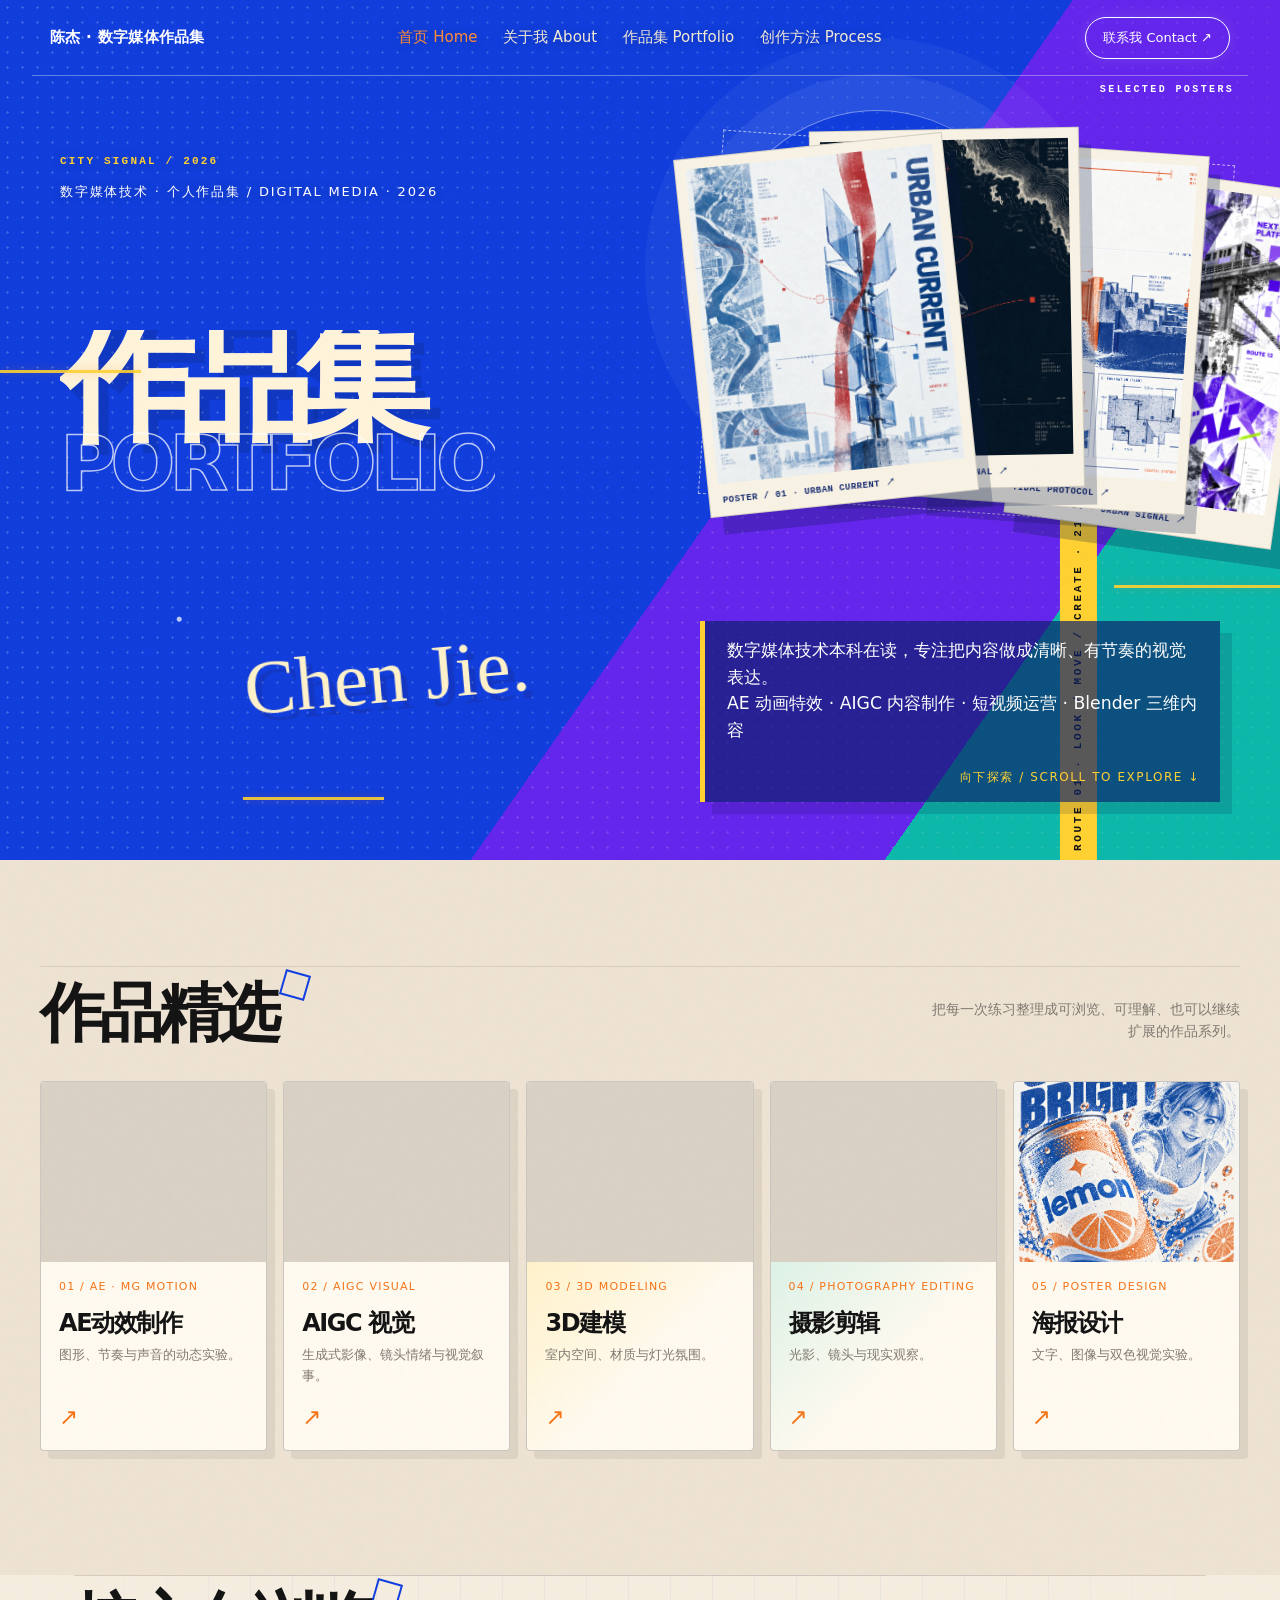
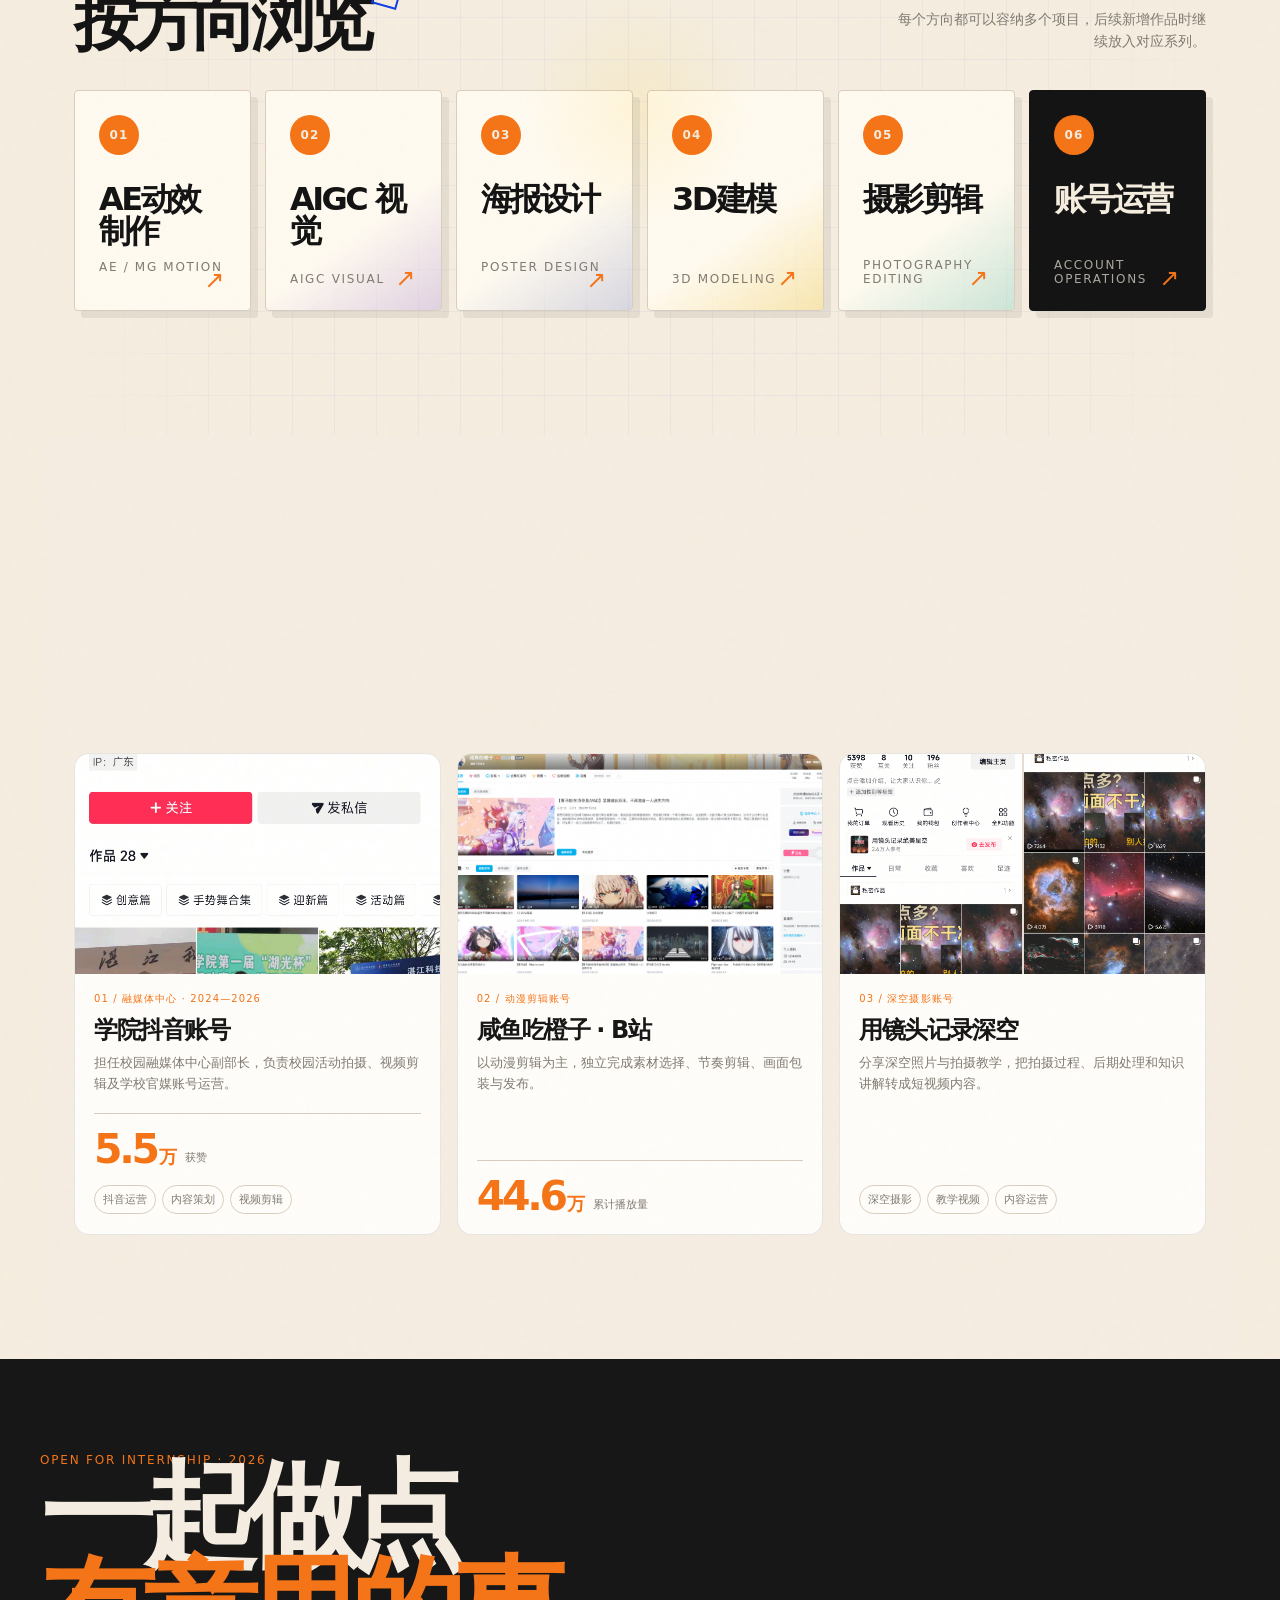
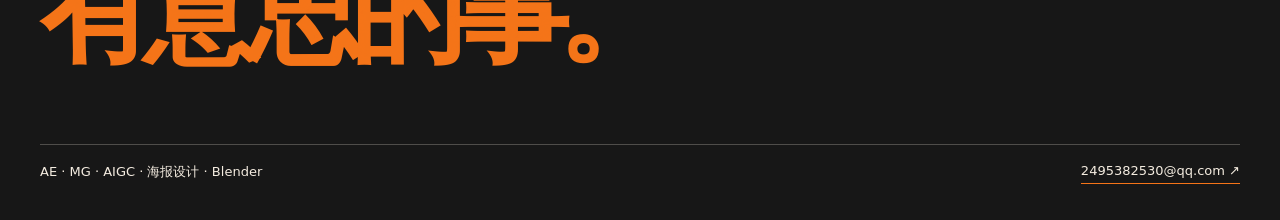
==== commit d11ddfe7: "Prioritize first-screen video loading" ====
--- a/index.html
+++ b/index.html
@@ -69,15 +69,15 @@
         </div>
         <div class="featured-grid">
           <a class="featured-card" href="works.html#motion">
-            <div class="featured-media"><video muted autoplay loop playsinline preload="metadata" src="assets/projects/mg-02.mp4"></video></div>
+            <div class="featured-media"><video muted autoplay loop playsinline preload="auto" src="assets/projects/mg-02.mp4"></video></div>
             <div class="featured-body"><div class="featured-index">01 / AE · MG MOTION</div><h3>AE动效制作</h3><p>图形、节奏与声音的动态实验。</p><span class="featured-arrow">↗</span></div>
           </a>
           <a class="featured-card" href="works.html#aigc">
-            <div class="featured-media"><video muted autoplay loop playsinline preload="metadata" src="assets/projects/soda-ad.mp4"></video></div>
+            <div class="featured-media"><video muted autoplay loop playsinline preload="auto" src="assets/projects/soda-ad.mp4"></video></div>
             <div class="featured-body"><div class="featured-index">02 / AIGC VISUAL</div><h3>AIGC 视觉</h3><p>生成式影像、镜头情绪与视觉叙事。</p><span class="featured-arrow">↗</span></div>
           </a>
           <a class="featured-card" href="works.html#blender">
-            <div class="featured-media"><video muted autoplay loop playsinline preload="metadata" src="assets/projects/blender-3d-showreel.mp4" aria-label="3D 建模视频预览"></video></div>
+            <div class="featured-media"><video muted autoplay loop playsinline preload="auto" src="assets/projects/blender-3d-showreel.mp4" aria-label="3D 建模视频预览"></video></div>
             <div class="featured-body"><div class="featured-index">03 / 3D MODELING</div><h3>3D建模</h3><p>室内空间、材质与灯光氛围。</p><span class="featured-arrow">↗</span></div>
           </a>
           <a class="featured-card" href="works.html#photography">
@@ -173,7 +173,7 @@
       </div>
     </section>
   </main>
-  <script src="assets/site.js?v=perf-1"></script>
+  <script src="assets/site.js?v=perf-2"></script>
   <script src="assets/concept-2026.js?v=5"></script>
 </body>
 </html>
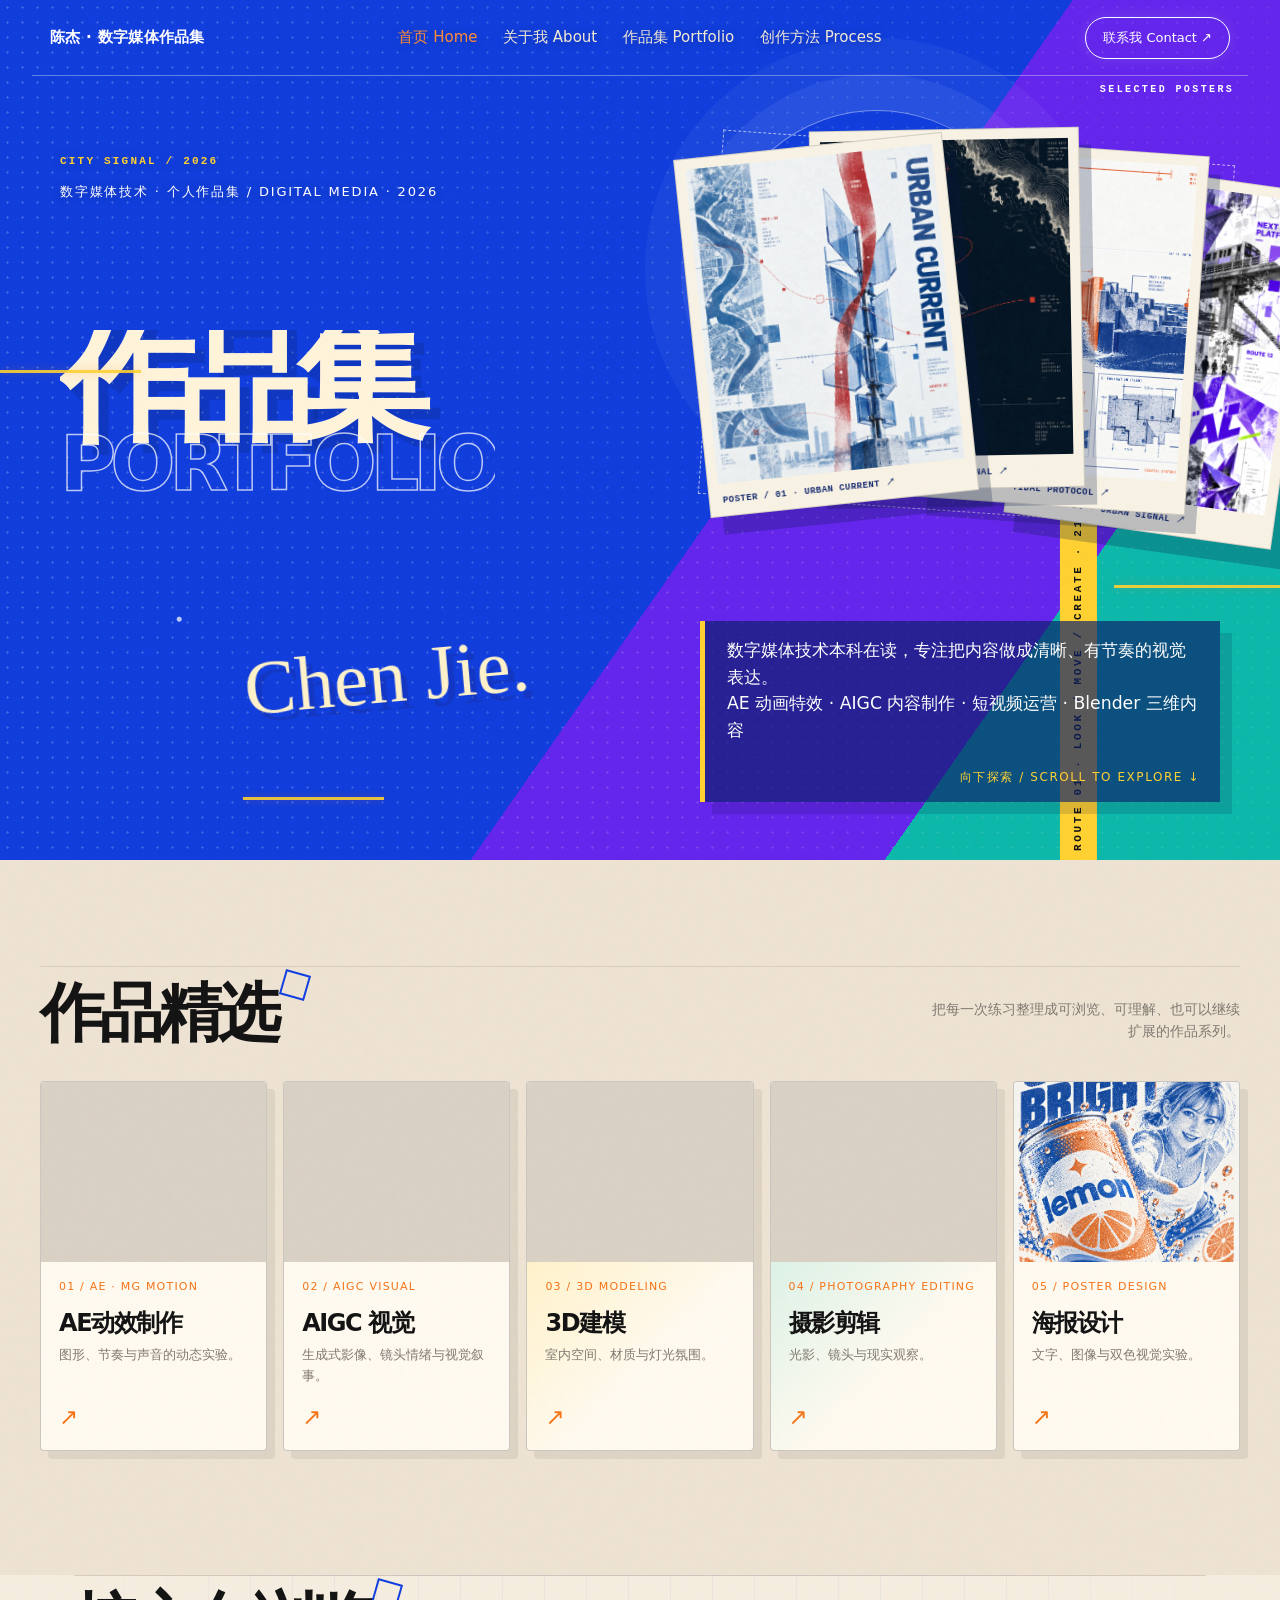
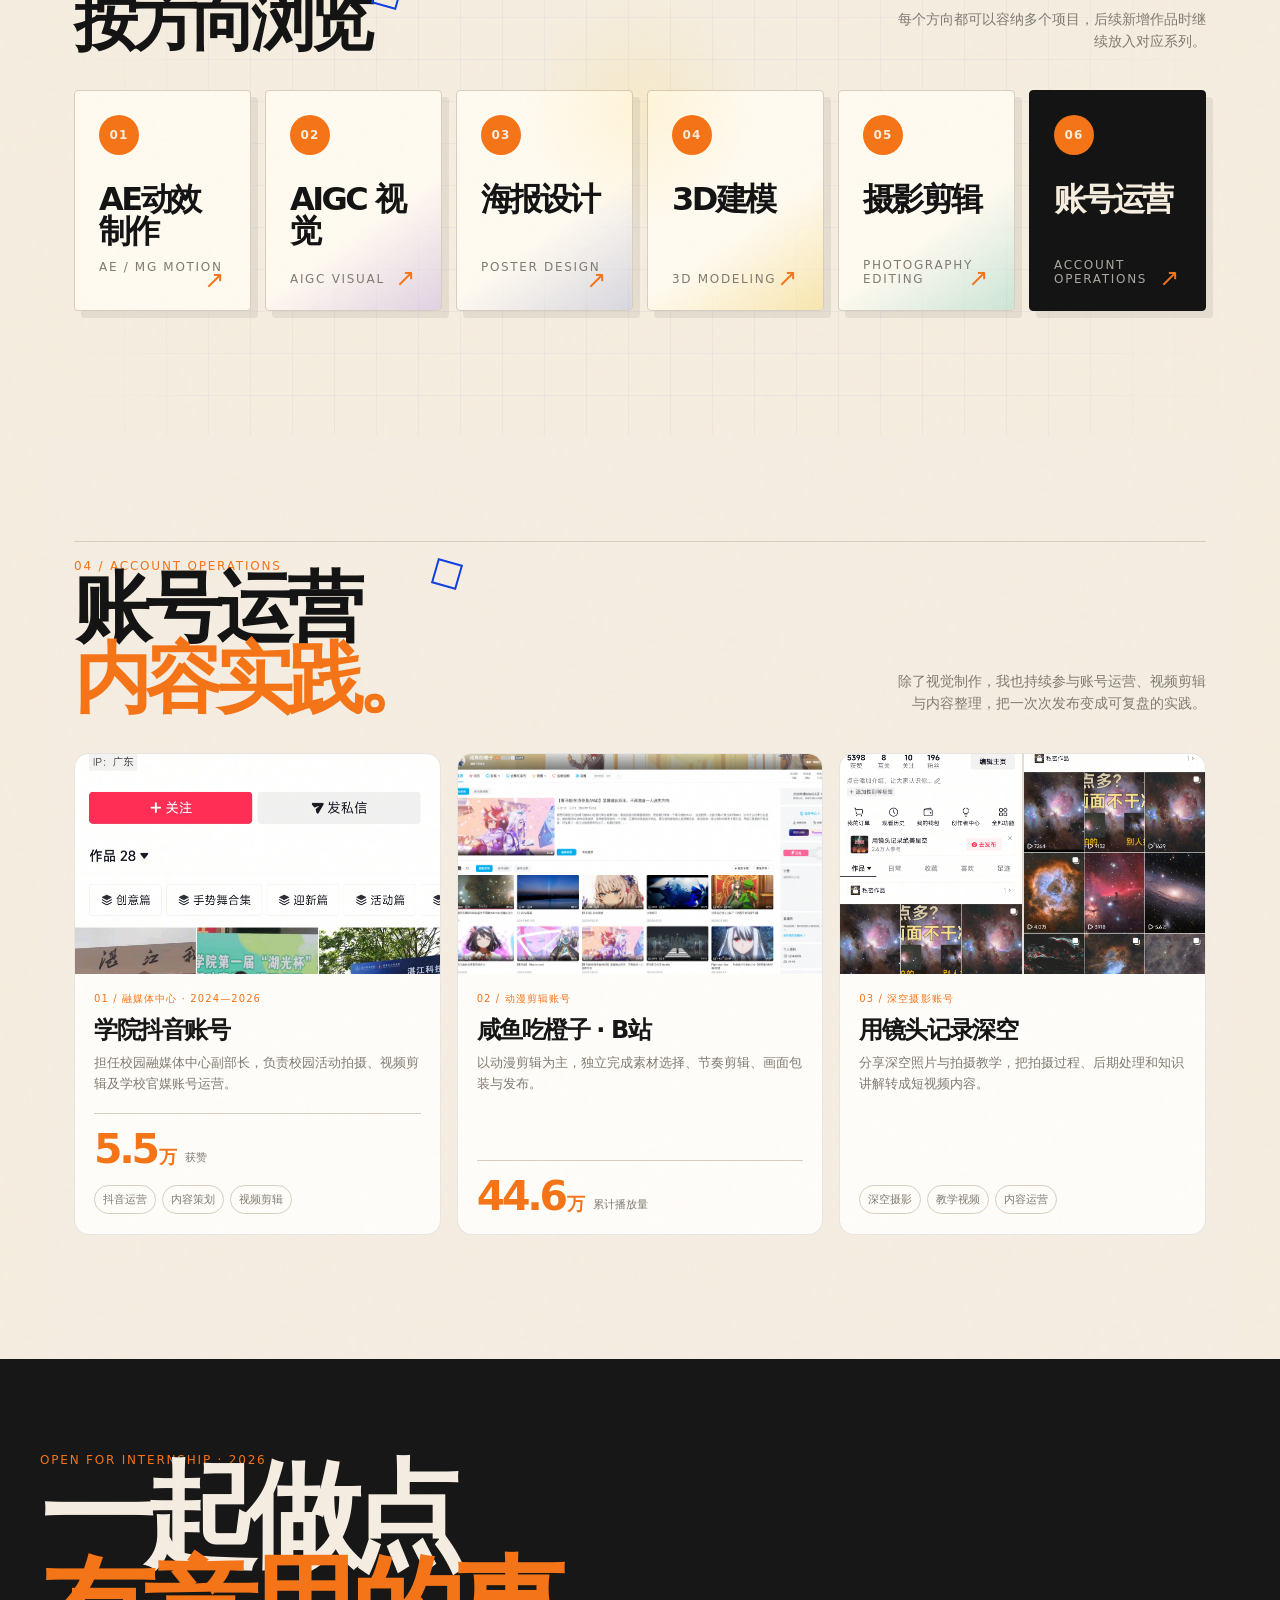
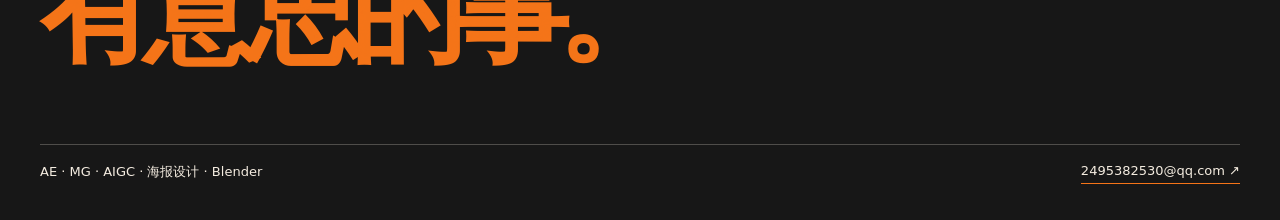
==== commit 1dd760bc: "Restore original media loading behavior" ====
--- a/index.html
+++ b/index.html
@@ -69,15 +69,15 @@
         </div>
         <div class="featured-grid">
           <a class="featured-card" href="works.html#motion">
-            <div class="featured-media"><video muted autoplay loop playsinline preload="auto" src="assets/projects/mg-02.mp4"></video></div>
+            <div class="featured-media"><video muted autoplay loop playsinline preload="metadata" src="assets/projects/mg-02.mp4"></video></div>
             <div class="featured-body"><div class="featured-index">01 / AE · MG MOTION</div><h3>AE动效制作</h3><p>图形、节奏与声音的动态实验。</p><span class="featured-arrow">↗</span></div>
           </a>
           <a class="featured-card" href="works.html#aigc">
-            <div class="featured-media"><video muted autoplay loop playsinline preload="auto" src="assets/projects/soda-ad.mp4"></video></div>
+            <div class="featured-media"><video muted autoplay loop playsinline preload="metadata" src="assets/projects/soda-ad.mp4"></video></div>
             <div class="featured-body"><div class="featured-index">02 / AIGC VISUAL</div><h3>AIGC 视觉</h3><p>生成式影像、镜头情绪与视觉叙事。</p><span class="featured-arrow">↗</span></div>
           </a>
           <a class="featured-card" href="works.html#blender">
-            <div class="featured-media"><video muted autoplay loop playsinline preload="auto" src="assets/projects/blender-3d-showreel.mp4" aria-label="3D 建模视频预览"></video></div>
+            <div class="featured-media"><video muted autoplay loop playsinline preload="metadata" src="assets/projects/blender-3d-showreel.mp4" aria-label="3D 建模视频预览"></video></div>
             <div class="featured-body"><div class="featured-index">03 / 3D MODELING</div><h3>3D建模</h3><p>室内空间、材质与灯光氛围。</p><span class="featured-arrow">↗</span></div>
           </a>
           <a class="featured-card" href="works.html#photography">
@@ -173,7 +173,7 @@
       </div>
     </section>
   </main>
-  <script src="assets/site.js?v=perf-2"></script>
-  <script src="assets/concept-2026.js?v=5"></script>
+  <script src="assets/site.js?v=operations-2"></script>
+  <script src="assets/concept-2026.js?v=4"></script>
 </body>
 </html>
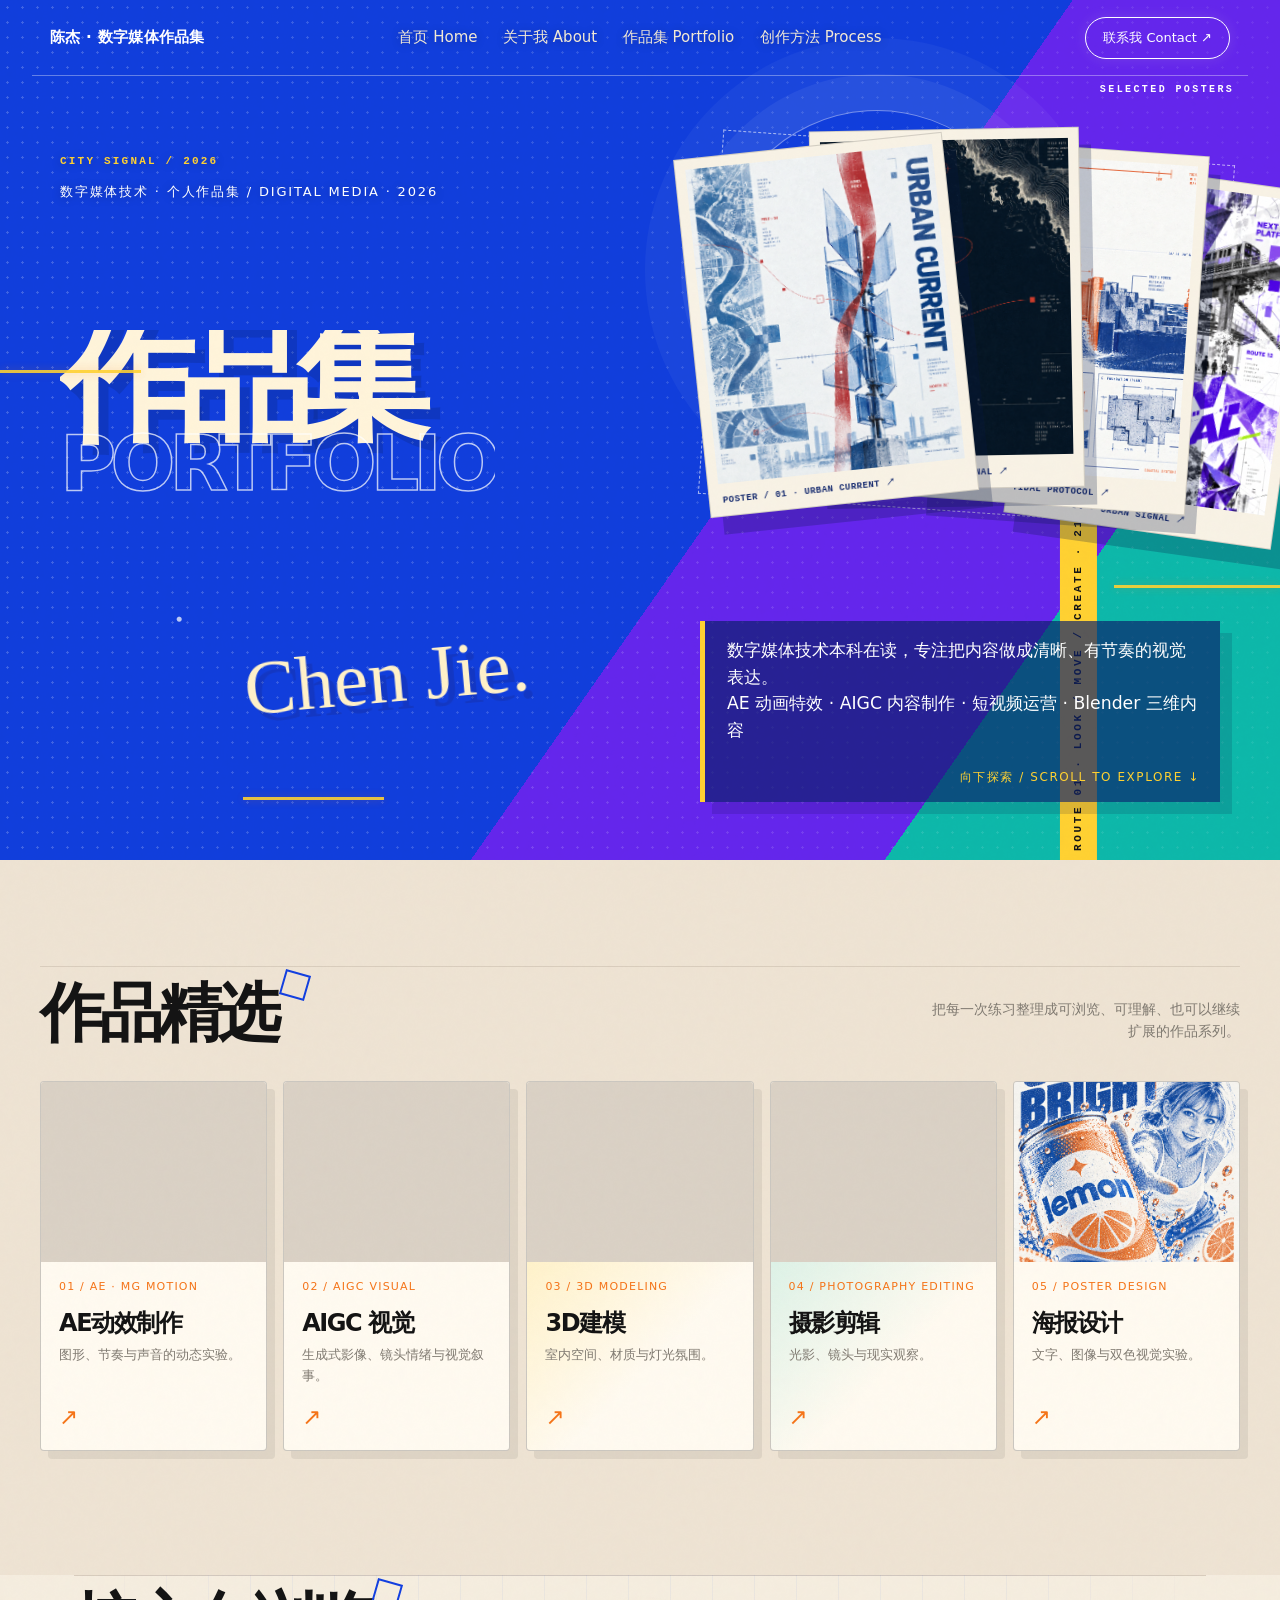
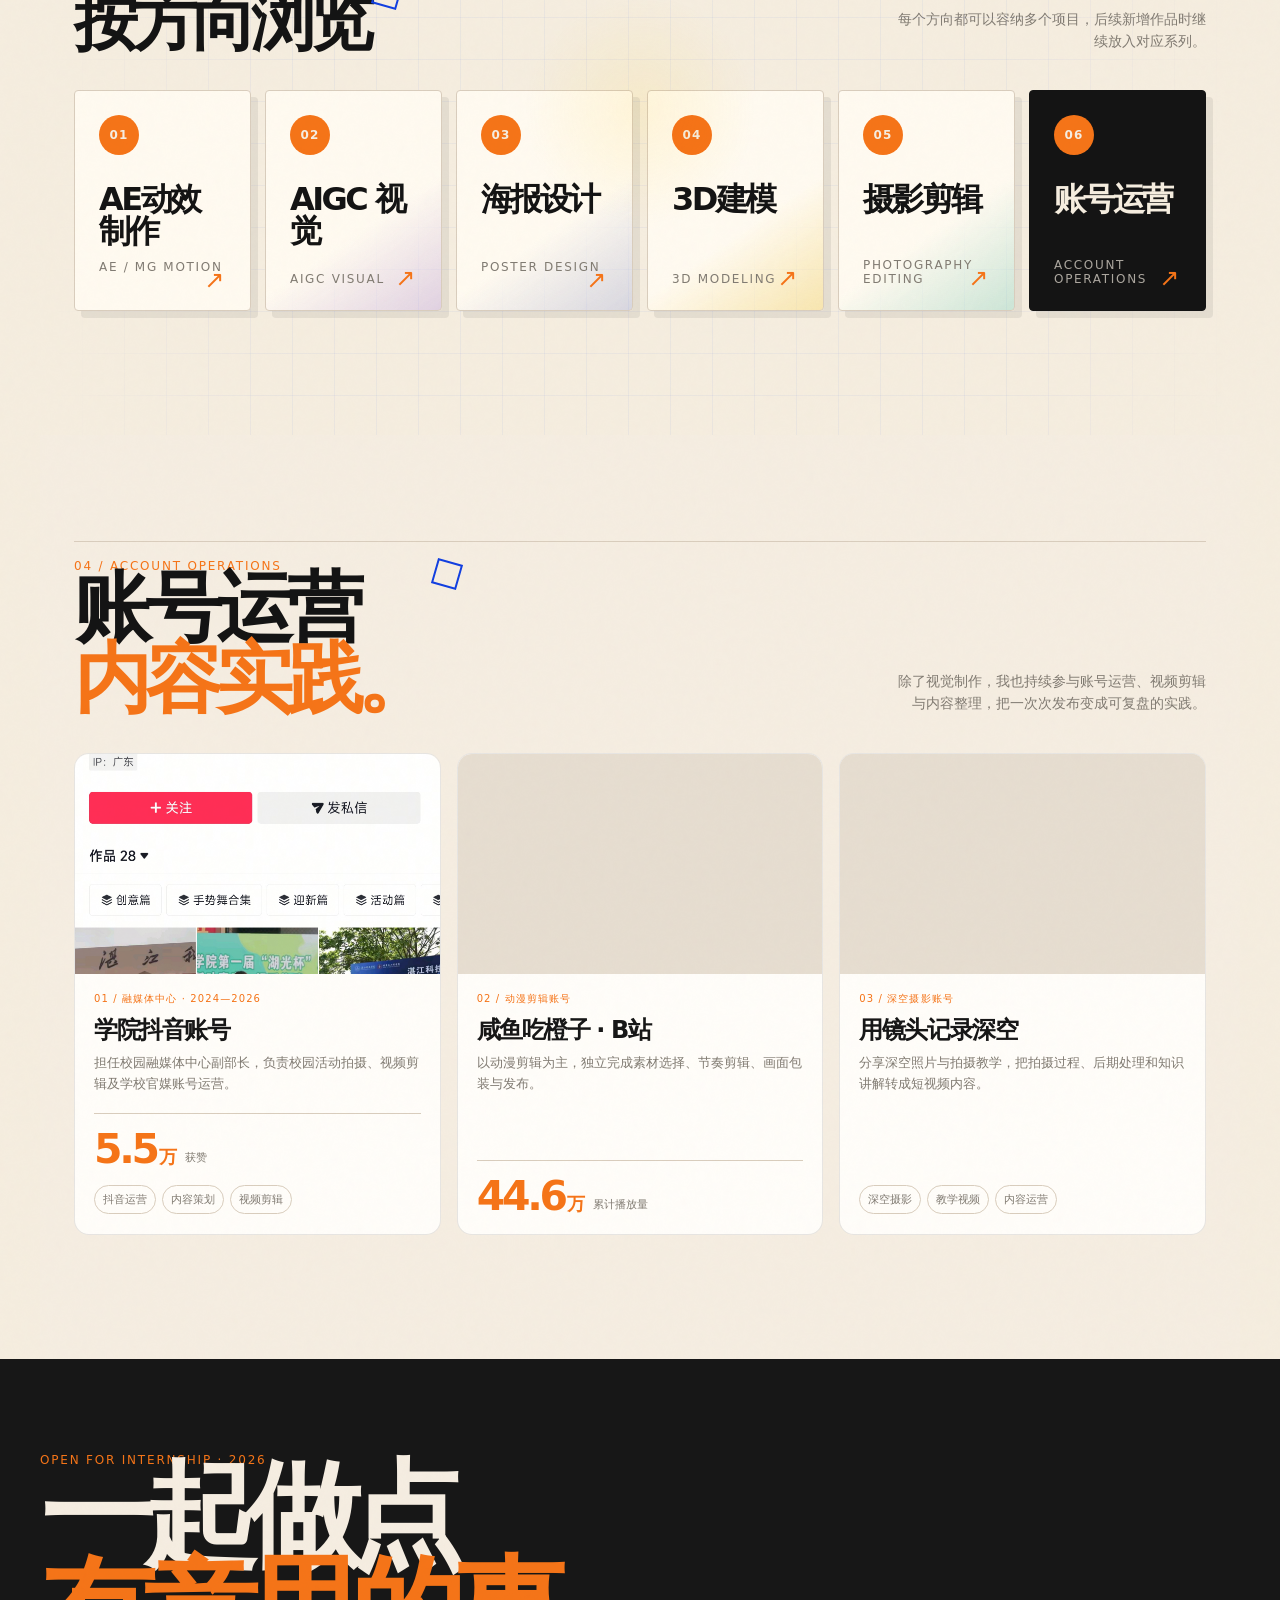
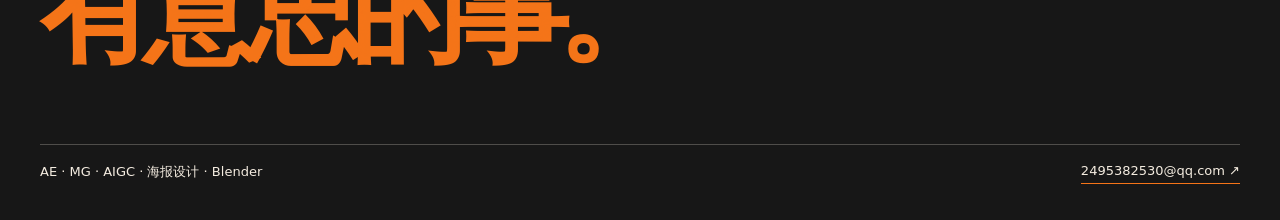
==== commit 5698339d: "Optimize media loading priorities" ====
--- a/index.html
+++ b/index.html
@@ -36,19 +36,19 @@
         <div class="script">Chen Jie.</div>
         <div class="hero-poster-stack" aria-label="海报设计精选">
           <a class="hero-poster poster-stack-card poster-stack-card-a" href="works.html#poster" aria-label="查看城市气候海报">
-            <img src="assets/projects/poster-urban-current.png" alt="城市气候主题海报">
+            <img src="assets/projects/poster-urban-current.png" alt="城市气候主题海报" loading="eager" fetchpriority="high" decoding="async">
             <span>POSTER / 01 · URBAN CURRENT ↗</span>
           </a>
           <a class="hero-poster poster-stack-card poster-stack-card-b" href="works.html#poster" aria-label="查看潮汐信号海报">
-            <img src="assets/projects/poster-coastal-signal.png" alt="潮汐信号主题海报">
+            <img src="assets/projects/poster-coastal-signal.png" alt="潮汐信号主题海报" loading="lazy" decoding="async">
             <span>POSTER / 02 · COASTAL SIGNAL ↗</span>
           </a>
           <a class="hero-poster poster-stack-card poster-stack-card-c" href="works.html#poster" aria-label="查看潮汐协议海报">
-            <img src="assets/projects/poster-tidal-protocol.png" alt="潮汐协议主题海报">
+            <img src="assets/projects/poster-tidal-protocol.png" alt="潮汐协议主题海报" loading="lazy" decoding="async">
             <span>POSTER / 03 · TIDAL PROTOCOL ↗</span>
           </a>
           <a class="hero-poster poster-stack-card poster-stack-card-d" href="works.html#poster" aria-label="查看城市信号海报">
-            <img src="assets/projects/poster-urban-signal.png" alt="城市信号主题海报">
+            <img src="assets/projects/poster-urban-signal.png" alt="城市信号主题海报" loading="lazy" decoding="async">
             <span>POSTER / 04 · URBAN SIGNAL ↗</span>
           </a>
         </div>
@@ -69,23 +69,23 @@
         </div>
         <div class="featured-grid">
           <a class="featured-card" href="works.html#motion">
-            <div class="featured-media"><video muted autoplay loop playsinline preload="metadata" src="assets/projects/mg-02.mp4"></video></div>
+            <div class="featured-media"><video muted autoplay loop playsinline preload="auto" data-priority-video src="assets/projects/mg-02.mp4"></video></div>
             <div class="featured-body"><div class="featured-index">01 / AE · MG MOTION</div><h3>AE动效制作</h3><p>图形、节奏与声音的动态实验。</p><span class="featured-arrow">↗</span></div>
           </a>
           <a class="featured-card" href="works.html#aigc">
-            <div class="featured-media"><video muted autoplay loop playsinline preload="metadata" src="assets/projects/soda-ad.mp4"></video></div>
+            <div class="featured-media"><video muted loop playsinline preload="none" data-lazy-video src="assets/projects/soda-ad.mp4"></video></div>
             <div class="featured-body"><div class="featured-index">02 / AIGC VISUAL</div><h3>AIGC 视觉</h3><p>生成式影像、镜头情绪与视觉叙事。</p><span class="featured-arrow">↗</span></div>
           </a>
           <a class="featured-card" href="works.html#blender">
-            <div class="featured-media"><video muted autoplay loop playsinline preload="metadata" src="assets/projects/blender-3d-showreel.mp4" aria-label="3D 建模视频预览"></video></div>
+            <div class="featured-media"><video muted loop playsinline preload="none" data-lazy-video src="assets/projects/blender-3d-showreel.mp4" aria-label="3D 建模视频预览"></video></div>
             <div class="featured-body"><div class="featured-index">03 / 3D MODELING</div><h3>3D建模</h3><p>室内空间、材质与灯光氛围。</p><span class="featured-arrow">↗</span></div>
           </a>
           <a class="featured-card" href="works.html#photography">
-            <div class="featured-media"><video muted autoplay loop playsinline preload="metadata" src="assets/projects/photography-duhuo-web.mp4" aria-label="毒祸摄影剪辑作品预览"></video></div>
+            <div class="featured-media"><video muted loop playsinline preload="none" data-lazy-video src="assets/projects/photography-duhuo-web.mp4" aria-label="毒祸摄影剪辑作品预览"></video></div>
             <div class="featured-body"><div class="featured-index">04 / PHOTOGRAPHY EDITING</div><h3>摄影剪辑</h3><p>光影、镜头与现实观察。</p><span class="featured-arrow">↗</span></div>
           </a>
           <a class="featured-card" href="works.html#poster">
-            <div class="featured-media"><img src="assets/projects/poster-stay-bright.png" alt="海报设计作品"></div>
+            <div class="featured-media"><img src="assets/projects/poster-stay-bright.png" alt="海报设计作品" loading="lazy" decoding="async"></div>
             <div class="featured-body"><div class="featured-index">05 / POSTER DESIGN</div><h3>海报设计</h3><p>文字、图像与双色视觉实验。</p><span class="featured-arrow">↗</span></div>
           </a>
         </div>
@@ -118,7 +118,7 @@
       <div class="operations-layout">
         <div class="operation-cards">
           <article class="operation-card">
-            <button class="operation-media operation-media-tall operation-media-button" type="button" data-image="assets/operations/school-douyin.jpg" data-alt="湛江科技学院计算机工程学院抖音账号截图" aria-label="查看学院抖音账号截图"><img src="assets/operations/school-douyin.jpg" alt="湛江科技学院计算机工程学院抖音账号截图" loading="lazy"></button>
+            <button class="operation-media operation-media-tall operation-media-button" type="button" data-image="assets/operations/school-douyin.jpg" data-alt="湛江科技学院计算机工程学院抖音账号截图" aria-label="查看学院抖音账号截图"><img src="assets/operations/school-douyin.jpg" alt="湛江科技学院计算机工程学院抖音账号截图" loading="lazy" decoding="async"></button>
             <div class="operation-body">
             <div class="operation-index">01 / 融媒体中心 · 2024—2026</div>
             <h3>学院抖音账号</h3>
@@ -128,7 +128,7 @@
             </div>
           </article>
           <article class="operation-card operation-card-featured">
-            <button class="operation-media operation-media-wide operation-media-button" type="button" data-image="assets/operations/bilibili-editing.png" data-alt="B站动漫剪辑账号页面截图" aria-label="查看B站动漫剪辑账号截图"><img src="assets/operations/bilibili-editing.png" alt="B站动漫剪辑账号页面截图" loading="lazy"></button>
+            <button class="operation-media operation-media-wide operation-media-button" type="button" data-image="assets/operations/bilibili-editing.png" data-alt="B站动漫剪辑账号页面截图" aria-label="查看B站动漫剪辑账号截图"><img src="assets/operations/bilibili-editing.png" alt="B站动漫剪辑账号页面截图" loading="lazy" decoding="async"></button>
             <div class="operation-body">
               <div class="operation-index">02 / 动漫剪辑账号</div>
               <h3>咸鱼吃橙子 · B站</h3>
@@ -138,8 +138,8 @@
           </article>
           <article class="operation-card">
             <div class="operation-media operation-media-gallery" role="group" aria-label="深空摄影抖音账号截图">
-              <button class="operation-gallery-item operation-media-button" type="button" data-image="assets/operations/deep-space-profile.jpg" data-alt="深空摄影抖音账号主页截图" aria-label="放大查看深空摄影抖音账号主页"><img src="assets/operations/deep-space-profile.jpg" alt="深空摄影抖音账号主页截图" loading="lazy"></button>
-              <button class="operation-gallery-item operation-media-button" type="button" data-image="assets/operations/deep-space-works.jpg" data-alt="深空摄影抖音账号作品截图" aria-label="放大查看深空摄影抖音账号作品"><img src="assets/operations/deep-space-works.jpg" alt="深空摄影抖音账号作品截图" loading="lazy"></button>
+              <button class="operation-gallery-item operation-media-button" type="button" data-image="assets/operations/deep-space-profile.jpg" data-alt="深空摄影抖音账号主页截图" aria-label="放大查看深空摄影抖音账号主页"><img src="assets/operations/deep-space-profile.jpg" alt="深空摄影抖音账号主页截图" loading="lazy" decoding="async"></button>
+              <button class="operation-gallery-item operation-media-button" type="button" data-image="assets/operations/deep-space-works.jpg" data-alt="深空摄影抖音账号作品截图" aria-label="放大查看深空摄影抖音账号作品"><img src="assets/operations/deep-space-works.jpg" alt="深空摄影抖音账号作品截图" loading="lazy" decoding="async"></button>
             </div>
             <div class="operation-body">
               <div class="operation-index">03 / 深空摄影账号</div>
@@ -173,7 +173,7 @@
       </div>
     </section>
   </main>
-  <script src="assets/site.js?v=operations-2"></script>
+  <script src="assets/site.js?v=media-3"></script>
   <script src="assets/concept-2026.js?v=4"></script>
 </body>
 </html>
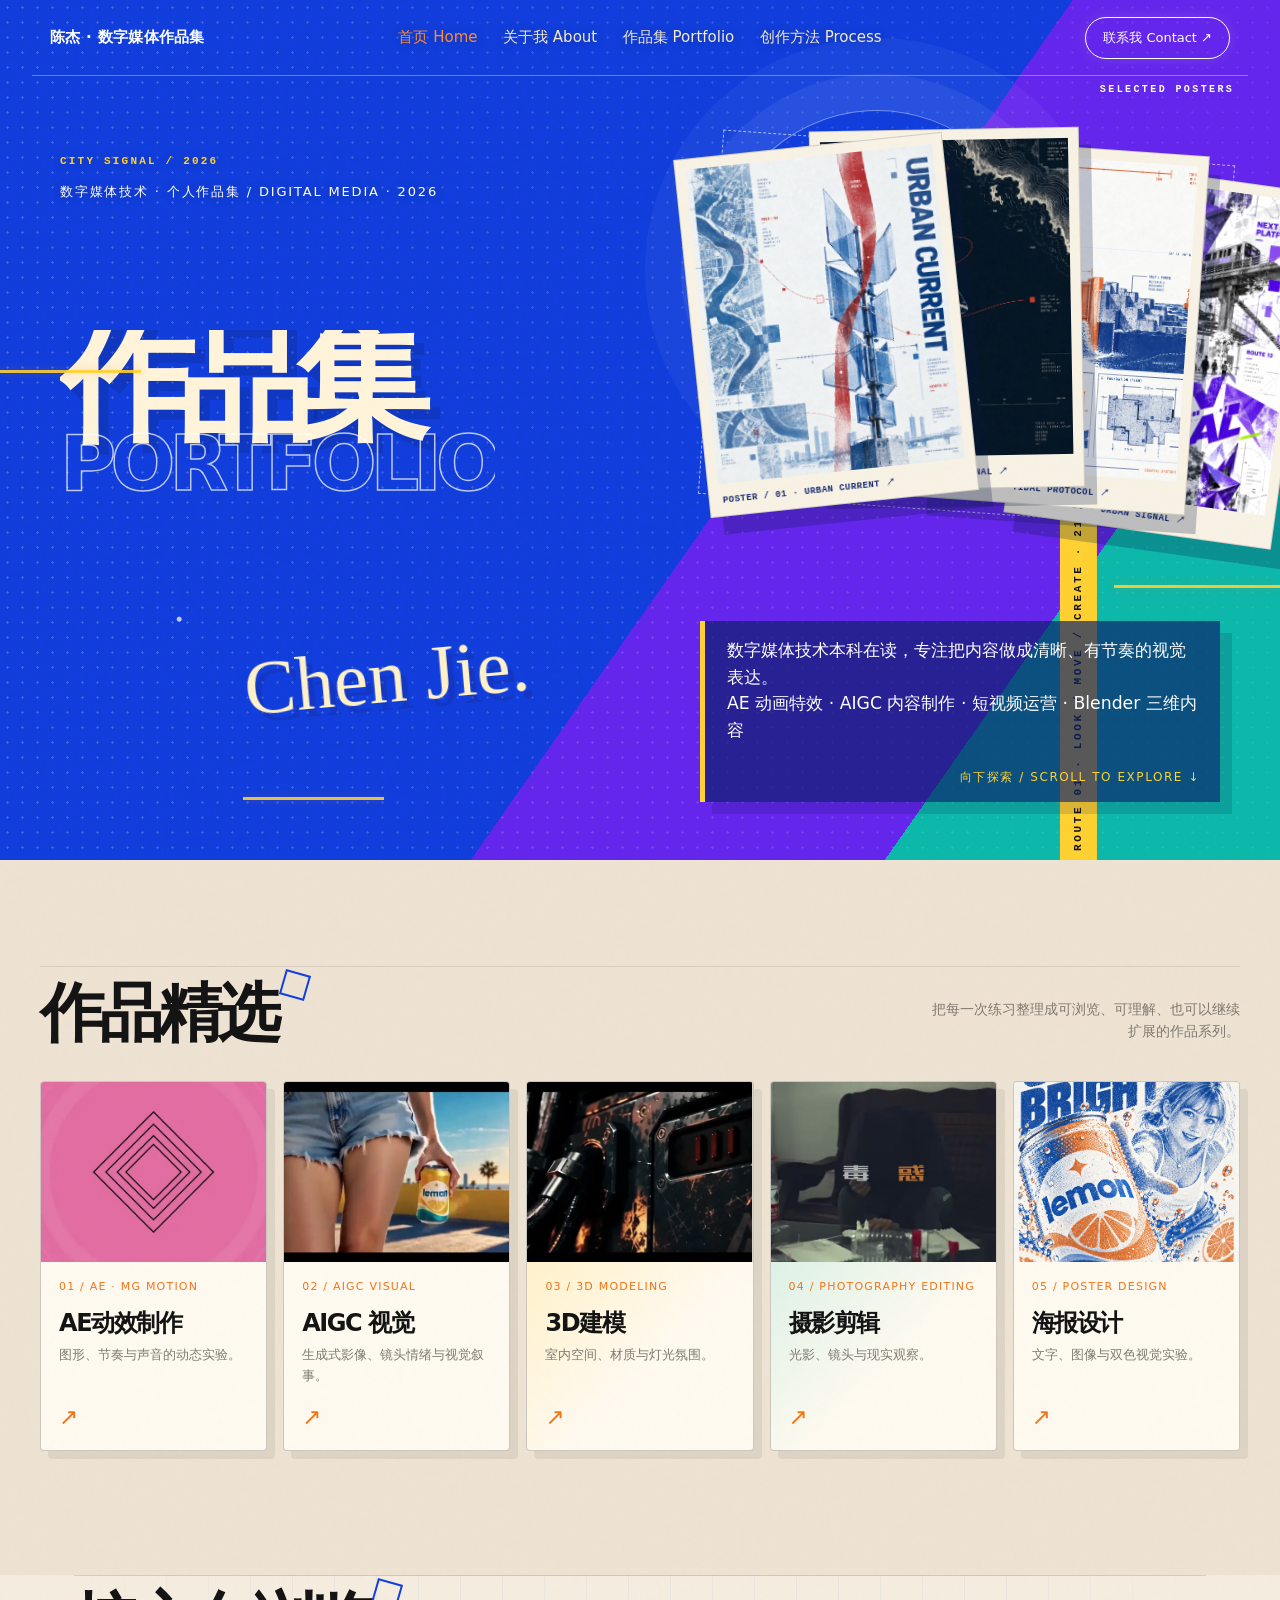
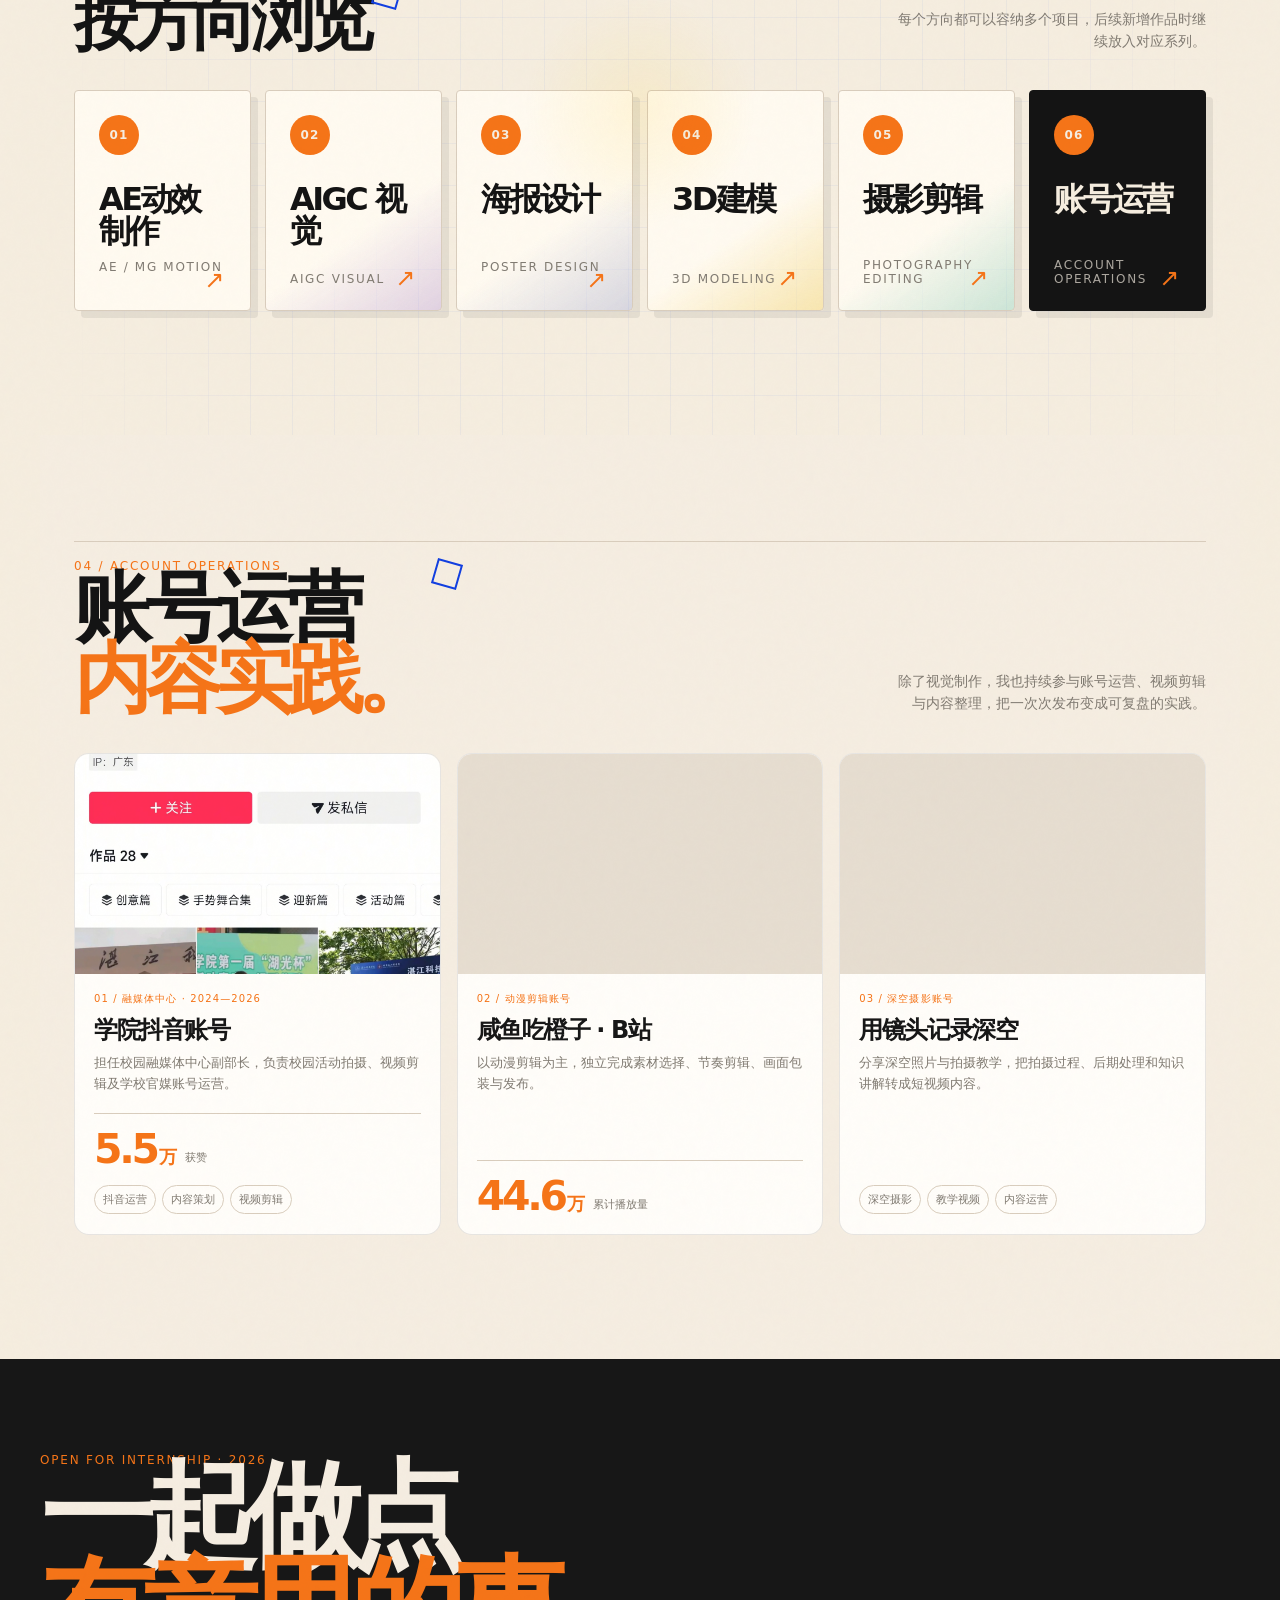
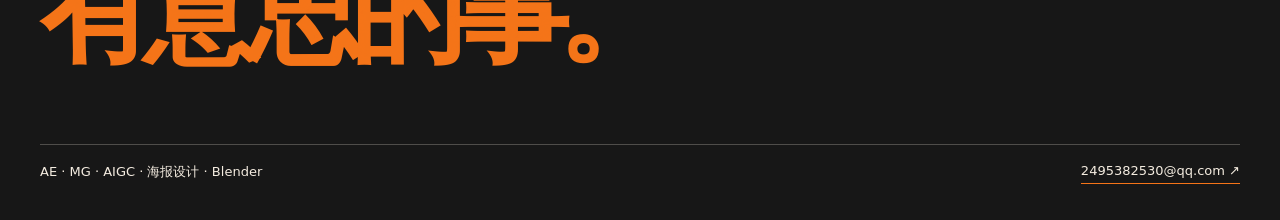
==== commit 6acc89e0: "Add lightweight media delivery assets" ====
--- a/index.html
+++ b/index.html
@@ -36,19 +36,19 @@
         <div class="script">Chen Jie.</div>
         <div class="hero-poster-stack" aria-label="海报设计精选">
           <a class="hero-poster poster-stack-card poster-stack-card-a" href="works.html#poster" aria-label="查看城市气候海报">
-            <img src="assets/projects/poster-urban-current.png" alt="城市气候主题海报" loading="eager" fetchpriority="high" decoding="async">
+            <img src="assets/previews/projects/poster-urban-current.webp" alt="城市气候主题海报" loading="eager" fetchpriority="high" decoding="async">
             <span>POSTER / 01 · URBAN CURRENT ↗</span>
           </a>
           <a class="hero-poster poster-stack-card poster-stack-card-b" href="works.html#poster" aria-label="查看潮汐信号海报">
-            <img src="assets/projects/poster-coastal-signal.png" alt="潮汐信号主题海报" loading="lazy" decoding="async">
+            <img src="assets/previews/projects/poster-coastal-signal.webp" alt="潮汐信号主题海报" loading="lazy" decoding="async">
             <span>POSTER / 02 · COASTAL SIGNAL ↗</span>
           </a>
           <a class="hero-poster poster-stack-card poster-stack-card-c" href="works.html#poster" aria-label="查看潮汐协议海报">
-            <img src="assets/projects/poster-tidal-protocol.png" alt="潮汐协议主题海报" loading="lazy" decoding="async">
+            <img src="assets/previews/projects/poster-tidal-protocol.webp" alt="潮汐协议主题海报" loading="lazy" decoding="async">
             <span>POSTER / 03 · TIDAL PROTOCOL ↗</span>
           </a>
           <a class="hero-poster poster-stack-card poster-stack-card-d" href="works.html#poster" aria-label="查看城市信号海报">
-            <img src="assets/projects/poster-urban-signal.png" alt="城市信号主题海报" loading="lazy" decoding="async">
+            <img src="assets/previews/projects/poster-urban-signal.webp" alt="城市信号主题海报" loading="lazy" decoding="async">
             <span>POSTER / 04 · URBAN SIGNAL ↗</span>
           </a>
         </div>
@@ -69,23 +69,23 @@
         </div>
         <div class="featured-grid">
           <a class="featured-card" href="works.html#motion">
-            <div class="featured-media"><video muted autoplay loop playsinline preload="auto" data-priority-video src="assets/projects/mg-02.mp4"></video></div>
+            <div class="featured-media"><video muted autoplay loop playsinline preload="auto" data-priority-video src="assets/previews/projects/mg-02-preview.mp4" poster="assets/previews/projects/mg-02-poster.webp" data-full-src="assets/projects/mg-02.mp4"></video></div>
             <div class="featured-body"><div class="featured-index">01 / AE · MG MOTION</div><h3>AE动效制作</h3><p>图形、节奏与声音的动态实验。</p><span class="featured-arrow">↗</span></div>
           </a>
           <a class="featured-card" href="works.html#aigc">
-            <div class="featured-media"><video muted loop playsinline preload="none" data-lazy-video src="assets/projects/soda-ad.mp4"></video></div>
+            <div class="featured-media"><video muted loop playsinline preload="none" data-lazy-video src="assets/previews/projects/soda-ad-preview.mp4" poster="assets/previews/projects/soda-ad-poster.webp" data-full-src="assets/projects/soda-ad.mp4"></video></div>
             <div class="featured-body"><div class="featured-index">02 / AIGC VISUAL</div><h3>AIGC 视觉</h3><p>生成式影像、镜头情绪与视觉叙事。</p><span class="featured-arrow">↗</span></div>
           </a>
           <a class="featured-card" href="works.html#blender">
-            <div class="featured-media"><video muted loop playsinline preload="none" data-lazy-video src="assets/projects/blender-3d-showreel.mp4" aria-label="3D 建模视频预览"></video></div>
+            <div class="featured-media"><video muted loop playsinline preload="none" data-lazy-video src="assets/previews/projects/blender-3d-showreel-preview.mp4" poster="assets/previews/projects/blender-3d-showreel-poster.webp" data-full-src="assets/projects/blender-3d-showreel.mp4" aria-label="3D 建模视频预览"></video></div>
             <div class="featured-body"><div class="featured-index">03 / 3D MODELING</div><h3>3D建模</h3><p>室内空间、材质与灯光氛围。</p><span class="featured-arrow">↗</span></div>
           </a>
           <a class="featured-card" href="works.html#photography">
-            <div class="featured-media"><video muted loop playsinline preload="none" data-lazy-video src="assets/projects/photography-duhuo-web.mp4" aria-label="毒祸摄影剪辑作品预览"></video></div>
+            <div class="featured-media"><video muted loop playsinline preload="none" data-lazy-video src="assets/previews/projects/photography-duhuo-web-preview.mp4" poster="assets/previews/projects/photography-duhuo-web-poster.webp" data-full-src="assets/projects/photography-duhuo-web.mp4" aria-label="毒祸摄影剪辑作品预览"></video></div>
             <div class="featured-body"><div class="featured-index">04 / PHOTOGRAPHY EDITING</div><h3>摄影剪辑</h3><p>光影、镜头与现实观察。</p><span class="featured-arrow">↗</span></div>
           </a>
           <a class="featured-card" href="works.html#poster">
-            <div class="featured-media"><img src="assets/projects/poster-stay-bright.png" alt="海报设计作品" loading="lazy" decoding="async"></div>
+            <div class="featured-media"><img src="assets/previews/projects/poster-stay-bright.webp" alt="海报设计作品" loading="lazy" decoding="async"></div>
             <div class="featured-body"><div class="featured-index">05 / POSTER DESIGN</div><h3>海报设计</h3><p>文字、图像与双色视觉实验。</p><span class="featured-arrow">↗</span></div>
           </a>
         </div>
@@ -118,7 +118,7 @@
       <div class="operations-layout">
         <div class="operation-cards">
           <article class="operation-card">
-            <button class="operation-media operation-media-tall operation-media-button" type="button" data-image="assets/operations/school-douyin.jpg" data-alt="湛江科技学院计算机工程学院抖音账号截图" aria-label="查看学院抖音账号截图"><img src="assets/operations/school-douyin.jpg" alt="湛江科技学院计算机工程学院抖音账号截图" loading="lazy" decoding="async"></button>
+            <button class="operation-media operation-media-tall operation-media-button" type="button" data-image="assets/previews/operations/school-douyin.webp" data-alt="湛江科技学院计算机工程学院抖音账号截图" aria-label="查看学院抖音账号截图"><img src="assets/previews/operations/school-douyin.webp" alt="湛江科技学院计算机工程学院抖音账号截图" loading="lazy" decoding="async"></button>
             <div class="operation-body">
             <div class="operation-index">01 / 融媒体中心 · 2024—2026</div>
             <h3>学院抖音账号</h3>
@@ -128,7 +128,7 @@
             </div>
           </article>
           <article class="operation-card operation-card-featured">
-            <button class="operation-media operation-media-wide operation-media-button" type="button" data-image="assets/operations/bilibili-editing.png" data-alt="B站动漫剪辑账号页面截图" aria-label="查看B站动漫剪辑账号截图"><img src="assets/operations/bilibili-editing.png" alt="B站动漫剪辑账号页面截图" loading="lazy" decoding="async"></button>
+            <button class="operation-media operation-media-wide operation-media-button" type="button" data-image="assets/previews/operations/bilibili-editing.webp" data-alt="B站动漫剪辑账号页面截图" aria-label="查看B站动漫剪辑账号截图"><img src="assets/previews/operations/bilibili-editing.webp" alt="B站动漫剪辑账号页面截图" loading="lazy" decoding="async"></button>
             <div class="operation-body">
               <div class="operation-index">02 / 动漫剪辑账号</div>
               <h3>咸鱼吃橙子 · B站</h3>
@@ -138,8 +138,8 @@
           </article>
           <article class="operation-card">
             <div class="operation-media operation-media-gallery" role="group" aria-label="深空摄影抖音账号截图">
-              <button class="operation-gallery-item operation-media-button" type="button" data-image="assets/operations/deep-space-profile.jpg" data-alt="深空摄影抖音账号主页截图" aria-label="放大查看深空摄影抖音账号主页"><img src="assets/operations/deep-space-profile.jpg" alt="深空摄影抖音账号主页截图" loading="lazy" decoding="async"></button>
-              <button class="operation-gallery-item operation-media-button" type="button" data-image="assets/operations/deep-space-works.jpg" data-alt="深空摄影抖音账号作品截图" aria-label="放大查看深空摄影抖音账号作品"><img src="assets/operations/deep-space-works.jpg" alt="深空摄影抖音账号作品截图" loading="lazy" decoding="async"></button>
+              <button class="operation-gallery-item operation-media-button" type="button" data-image="assets/previews/operations/deep-space-profile.webp" data-alt="深空摄影抖音账号主页截图" aria-label="放大查看深空摄影抖音账号主页"><img src="assets/previews/operations/deep-space-profile.webp" alt="深空摄影抖音账号主页截图" loading="lazy" decoding="async"></button>
+              <button class="operation-gallery-item operation-media-button" type="button" data-image="assets/previews/operations/deep-space-works.webp" data-alt="深空摄影抖音账号作品截图" aria-label="放大查看深空摄影抖音账号作品"><img src="assets/previews/operations/deep-space-works.webp" alt="深空摄影抖音账号作品截图" loading="lazy" decoding="async"></button>
             </div>
             <div class="operation-body">
               <div class="operation-index">03 / 深空摄影账号</div>
@@ -173,7 +173,7 @@
       </div>
     </section>
   </main>
-  <script src="assets/site.js?v=media-3"></script>
+  <script src="assets/site.js?v=media-4"></script>
   <script src="assets/concept-2026.js?v=4"></script>
 </body>
 </html>
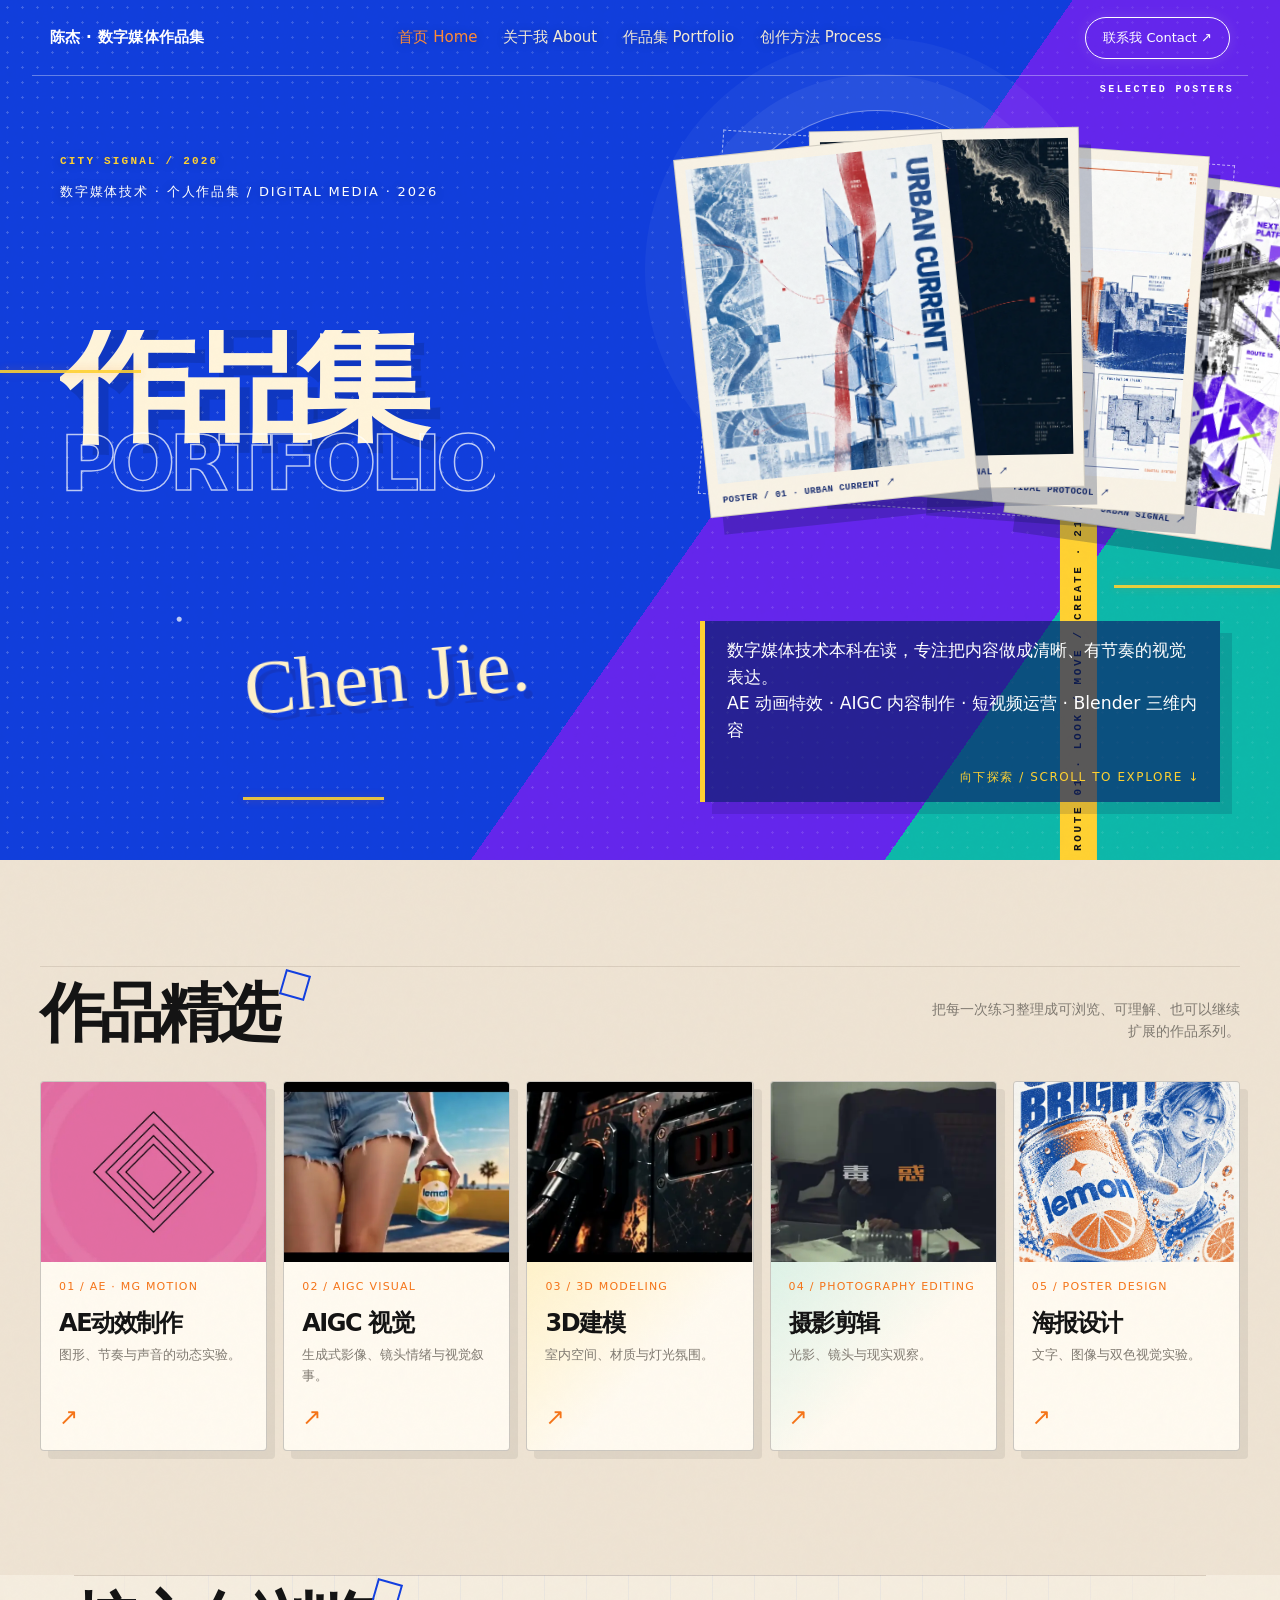
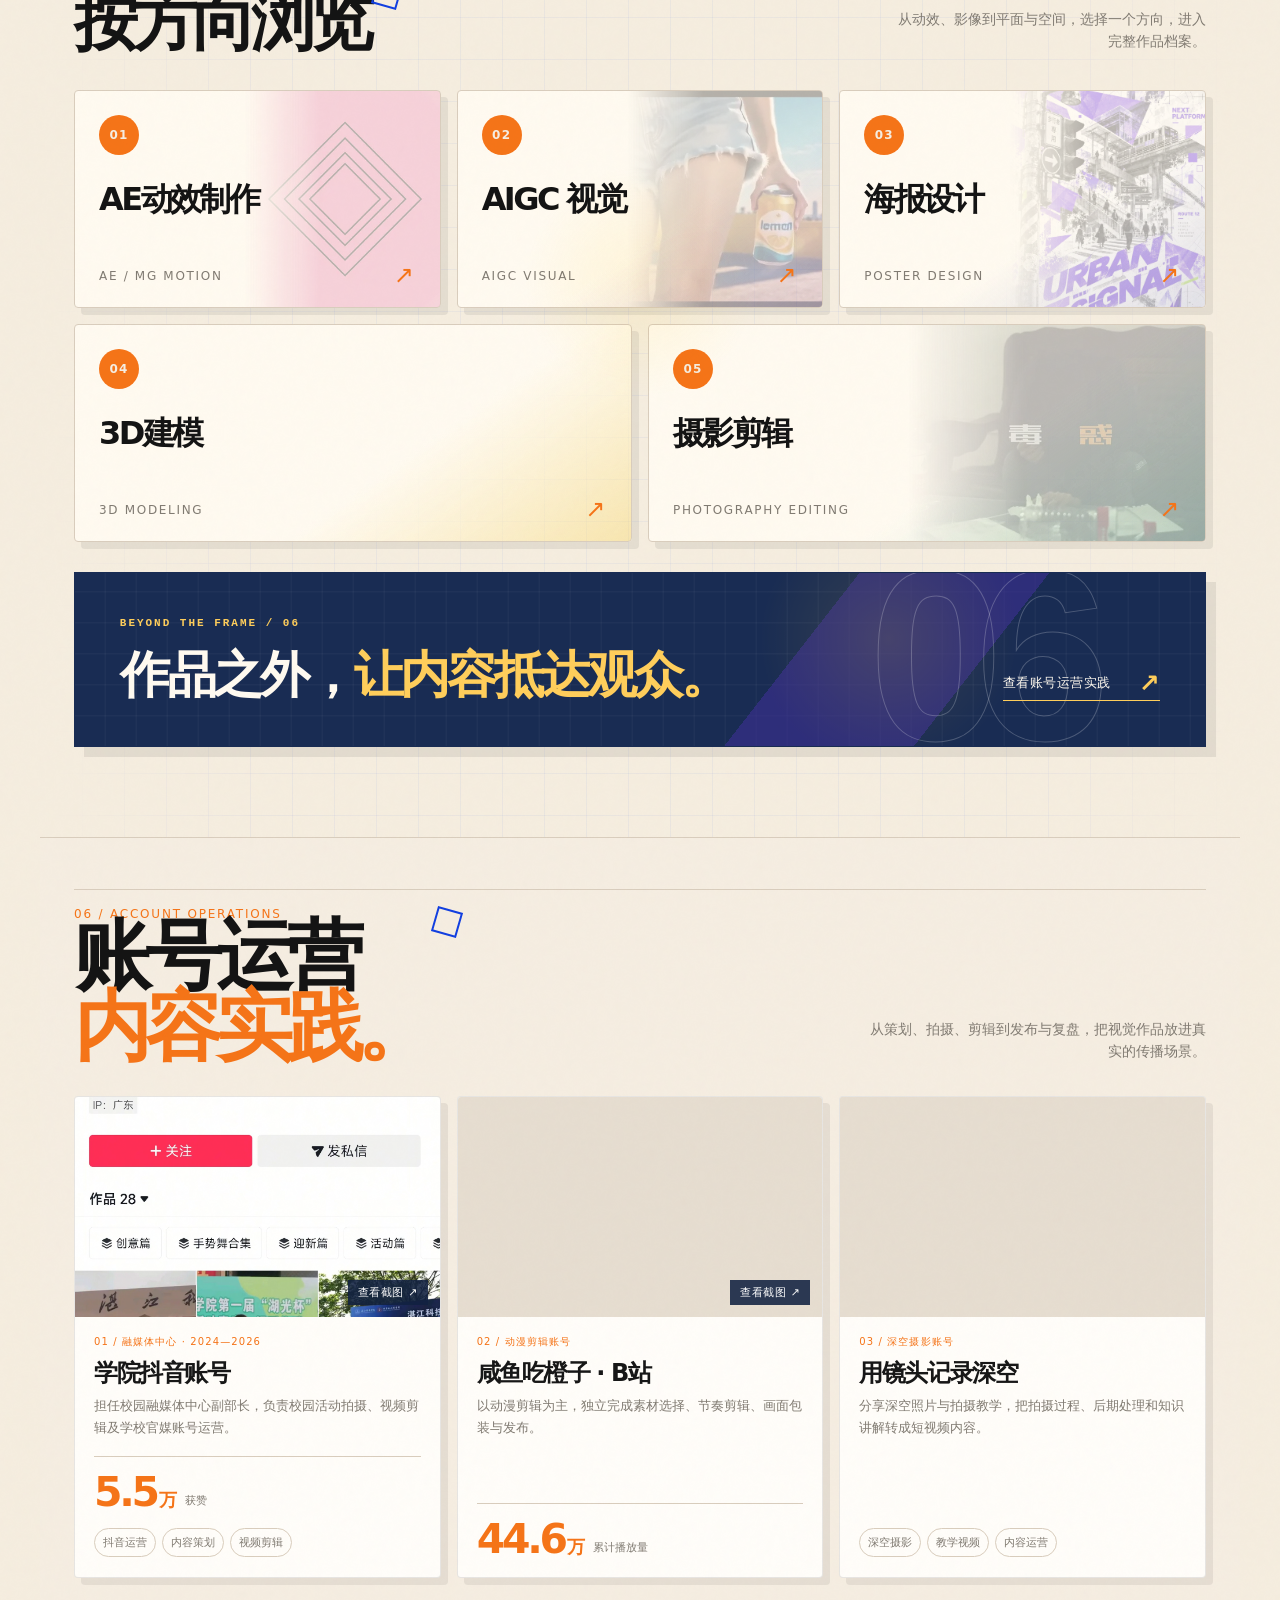
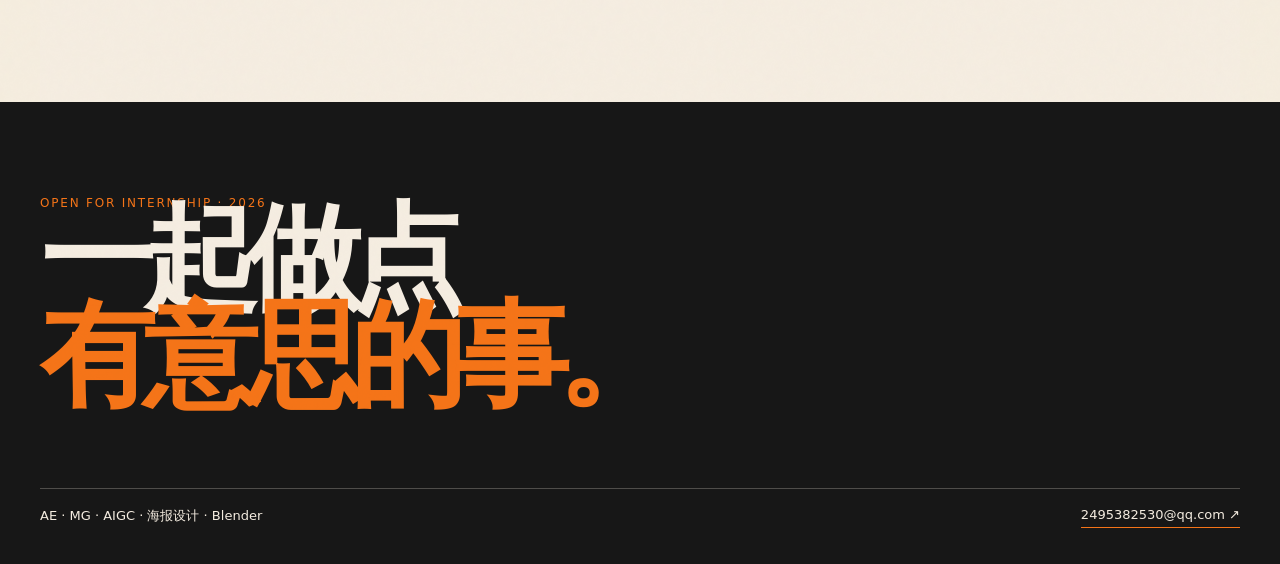
==== commit 894d4e04: "Refine portfolio directions and account operations" ====
--- a/index.html
+++ b/index.html
@@ -13,7 +13,8 @@
   <link rel="stylesheet" href="assets/reference-redesign.css">
   <link rel="stylesheet" href="assets/home-legacy-hero.css">
   <link rel="stylesheet" href="assets/operations.css?v=2">
-  <link rel="stylesheet" href="assets/concept-2026.css?v=7">
+  <link rel="stylesheet" href="assets/concept-2026.css?v=7">
+  <link rel="stylesheet" href="assets/home-gallery-refresh.css?v=1">
 </head>
 <body class="page-fade reference-theme home-reference">
   <main>
@@ -93,27 +94,31 @@
     </section>
 
     <section class="ref-section direction-section" id="directions">
-      <div class="ref-section-head">
-        <h2>按方向浏览</h2>
-        <p>每个方向都可以容纳多个项目，后续新增作品时继续放入对应系列。</p>
-      </div>
-      <div class="direction-grid">
-        <a class="direction-link" href="works.html#motion"><span class="direction-number">01</span><strong>AE动效制作</strong><span>AE / MG MOTION</span></a>
-        <a class="direction-link" href="works.html#aigc"><span class="direction-number">02</span><strong>AIGC 视觉</strong><span>AIGC VISUAL</span></a>
-        <a class="direction-link" href="works.html#poster"><span class="direction-number">03</span><strong>海报设计</strong><span>POSTER DESIGN</span></a>
-        <a class="direction-link" href="works.html#blender"><span class="direction-number">04</span><strong>3D建模</strong><span>3D MODELING</span></a>
-        <a class="direction-link" href="works.html#photography"><span class="direction-number">05</span><strong>摄影剪辑</strong><span>PHOTOGRAPHY EDITING</span></a>
-        <a class="direction-link" href="#operations"><span class="direction-number">06</span><strong>账号运营</strong><span>ACCOUNT OPERATIONS</span></a>
-      </div>
-    </section>
+      <div class="ref-section-head">
+        <h2>按方向浏览</h2>
+        <p>从动效、影像到平面与空间，选择一个方向，进入完整作品档案。</p>
+      </div>
+      <div class="direction-grid">
+        <a class="direction-link" href="works.html#motion"><img class="direction-art" src="assets/previews/projects/mg-02-poster.webp" alt="" loading="lazy" decoding="async"><span class="direction-number">01</span><strong>AE动效制作</strong><span>AE / MG MOTION</span></a>
+        <a class="direction-link" href="works.html#aigc"><img class="direction-art" src="assets/previews/projects/soda-ad-poster.webp" alt="" loading="lazy" decoding="async"><span class="direction-number">02</span><strong>AIGC 视觉</strong><span>AIGC VISUAL</span></a>
+        <a class="direction-link" href="works.html#poster"><img class="direction-art" src="assets/previews/projects/poster-urban-signal.webp" alt="" loading="lazy" decoding="async"><span class="direction-number">03</span><strong>海报设计</strong><span>POSTER DESIGN</span></a>
+        <a class="direction-link" href="works.html#blender"><img class="direction-art" src="assets/previews/projects/room-2.webp" alt="" loading="lazy" decoding="async"><span class="direction-number">04</span><strong>3D建模</strong><span>3D MODELING</span></a>
+        <a class="direction-link" href="works.html#photography"><img class="direction-art" src="assets/previews/projects/photography-duhuo-web-poster.webp" alt="" loading="lazy" decoding="async"><span class="direction-number">05</span><strong>摄影剪辑</strong><span>PHOTOGRAPHY EDITING</span></a>
+      </div>
+      <a class="operations-bridge" href="#operations" aria-label="继续查看账号运营内容实践案例">
+        <span class="operations-bridge-index">BEYOND THE FRAME / 06</span>
+        <strong>作品之外，<em>让内容抵达观众。</em></strong>
+        <span class="operations-bridge-action">查看账号运营实践 <b aria-hidden="true">↗</b></span>
+      </a>
+    </section>
 
     <section class="operations-section" id="operations">
       <div class="ref-section-head">
         <div>
-          <div class="ref-kicker">04 / ACCOUNT OPERATIONS</div>
-          <h2>账号运营<br><span>内容实践。</span></h2>
-        </div>
-        <p>除了视觉制作，我也持续参与账号运营、视频剪辑与内容整理，把一次次发布变成可复盘的实践。</p>
+          <div class="ref-kicker">06 / ACCOUNT OPERATIONS</div>
+          <h2>账号运营<br><span>内容实践。</span></h2>
+        </div>
+        <p>从策划、拍摄、剪辑到发布与复盘，把视觉作品放进真实的传播场景。</p>
       </div>
       <div class="operations-layout">
         <div class="operation-cards">
@@ -173,7 +178,7 @@
       </div>
     </section>
   </main>
-  <script src="assets/site.js?v=media-4"></script>
+  <script src="assets/site.js?v=interaction-1"></script>
   <script src="assets/concept-2026.js?v=4"></script>
 </body>
 </html>
--- a/assets/home-gallery-refresh.css
+++ b/assets/home-gallery-refresh.css
@@ -0,0 +1,284 @@
+/* A visual index for the five creative disciplines, followed by practice. */
+.home-reference .direction-section {
+  padding-bottom: clamp(66px, 7vw, 112px);
+}
+
+.home-reference .direction-section .direction-grid {
+  position: relative;
+  z-index: 1;
+  display: grid;
+  grid-template-columns: repeat(6, minmax(0, 1fr)) !important;
+  gap: 16px;
+  border: 0;
+}
+
+.home-reference .direction-section .direction-link {
+  position: relative;
+  grid-column: span 2;
+  min-height: clamp(210px, 17vw, 260px);
+  isolation: isolate;
+  transition: transform .38s cubic-bezier(.2, .8, .2, 1), box-shadow .38s ease, border-color .38s ease;
+}
+
+.home-reference .direction-section .direction-link:nth-child(n + 4) {
+  grid-column: span 3;
+}
+
+.home-reference .direction-section .direction-art {
+  position: absolute;
+  z-index: -1;
+  inset: 0 0 0 auto;
+  width: 52%;
+  height: 100%;
+  display: block;
+  object-fit: cover;
+  object-position: center;
+  opacity: .29;
+  filter: saturate(.88);
+  mask-image: linear-gradient(90deg, transparent, #000 38%);
+  transform: scale(1.06);
+  transition: opacity .45s ease, transform .65s cubic-bezier(.2, .8, .2, 1), filter .45s ease;
+  pointer-events: none;
+}
+
+.home-reference .direction-section .direction-link:nth-child(3) .direction-art {
+  object-position: center 28%;
+}
+
+.home-reference .direction-section .direction-link:is(:hover, :focus-visible) .direction-art {
+  opacity: .62;
+  filter: saturate(1.18);
+  transform: scale(1.12) translateX(5px);
+}
+
+.home-reference .direction-section .direction-link:is(:hover, :focus-visible) {
+  box-shadow: 11px 11px 0 var(--signal-yellow) !important;
+}
+
+.home-reference .direction-section .direction-link strong,
+.home-reference .direction-section .direction-link .direction-number,
+.home-reference .direction-section .direction-link > span:last-child {
+  position: relative;
+  z-index: 1;
+}
+
+.operations-bridge {
+  position: relative;
+  z-index: 1;
+  display: grid;
+  grid-template-columns: minmax(0, 1fr) auto;
+  align-items: end;
+  gap: 18px 30px;
+  margin-top: 30px;
+  padding: clamp(25px, 3.5vw, 46px);
+  overflow: hidden;
+  color: #fffaf0;
+  background: #192c53;
+  border: 1px solid #192c53;
+  box-shadow: 10px 10px 0 rgba(20, 20, 20, .08);
+  text-decoration: none;
+  transition: transform .35s cubic-bezier(.2, .8, .2, 1), box-shadow .35s ease;
+}
+
+.operations-bridge::before {
+  content: "";
+  position: absolute;
+  inset: 0;
+  opacity: .43;
+  pointer-events: none;
+  background: radial-gradient(circle at 72% 38%, rgba(255, 211, 68, .3), transparent 16%),
+    linear-gradient(128deg, transparent 0 62%, rgba(108, 52, 235, .6) 62% 77%, transparent 77%),
+    repeating-linear-gradient(0deg, transparent 0 29px, rgba(255, 255, 255, .075) 30px 31px),
+    repeating-linear-gradient(90deg, transparent 0 29px, rgba(255, 255, 255, .075) 30px 31px);
+  transition: transform .65s cubic-bezier(.2, .8, .2, 1), opacity .4s ease;
+}
+
+.operations-bridge::after {
+  content: "06";
+  position: absolute;
+  top: -38px;
+  right: 11%;
+  color: transparent;
+  -webkit-text-stroke: 1px rgba(255, 255, 255, .22);
+  font: 900 clamp(130px, 19vw, 270px)/1 sans-serif;
+  letter-spacing: -.12em;
+  pointer-events: none;
+}
+
+.operations-bridge > * {
+  position: relative;
+  z-index: 1;
+}
+
+.operations-bridge-index {
+  grid-column: 1 / -1;
+  color: #ffce5b;
+  font: 700 11px/1.2 ui-monospace, monospace;
+  letter-spacing: .18em;
+}
+
+.operations-bridge strong {
+  max-width: 760px;
+  color: #fffaf0 !important;
+  font-size: clamp(28px, 3.9vw, 53px);
+  line-height: 1.06;
+  letter-spacing: -.065em;
+}
+
+.operations-bridge em {
+  color: #ffce5b !important;
+  font-style: normal;
+}
+
+.operations-bridge-action {
+  justify-self: end;
+  display: inline-flex;
+  align-items: center;
+  gap: 28px;
+  padding: 13px 0 8px;
+  border-bottom: 1px solid #ffce5b;
+  color: #fffaf0 !important;
+  white-space: nowrap;
+  font-size: 13px;
+  letter-spacing: .04em;
+}
+
+.operations-bridge-action b {
+  color: #ffce5b;
+  font-size: 25px;
+  line-height: .7;
+  transition: transform .3s ease;
+}
+
+.operations-bridge:is(:hover, :focus-visible) {
+  transform: translateY(-5px);
+  box-shadow: 12px 15px 0 rgba(20, 20, 20, .12);
+}
+
+.operations-bridge:is(:hover, :focus-visible)::before {
+  transform: translateX(-2%);
+  opacity: .7;
+}
+
+.operations-bridge:is(:hover, :focus-visible) .operations-bridge-action b {
+  transform: translate(4px, -4px);
+}
+
+.operations-bridge:focus-visible {
+  outline: 3px solid var(--signal-blue);
+  outline-offset: 5px;
+}
+
+.home-reference .operations-section {
+  padding-top: clamp(36px, 4vw, 66px);
+  border-top: 1px solid var(--ref-line);
+  scroll-margin-top: 26px;
+}
+
+.home-reference .operations-section .ref-section-head {
+  align-items: end;
+  margin-bottom: 34px;
+}
+
+.home-reference .operations-section .ref-section-head p {
+  max-width: 340px;
+}
+
+.home-reference .operation-card {
+  border-radius: 4px;
+  box-shadow: 7px 7px 0 rgba(20, 20, 20, .07);
+}
+
+.home-reference .operation-media-button {
+  position: relative;
+}
+
+.home-reference .operation-media-button::after {
+  content: "查看截图 ↗";
+  position: absolute;
+  right: 12px;
+  bottom: 12px;
+  padding: 7px 10px;
+  color: #fff;
+  background: rgba(18, 34, 65, .88);
+  font-size: 11px;
+  line-height: 1;
+  letter-spacing: .05em;
+  pointer-events: none;
+  transition: background .25s ease, transform .25s ease;
+}
+
+.home-reference .operation-gallery-item::after {
+  content: "↗";
+}
+
+.home-reference .operation-media-button:is(:hover, :focus-visible)::after {
+  background: var(--ref-orange);
+  transform: translate(-3px, -3px);
+}
+
+@media (max-width: 900px) {
+  .home-reference .direction-section .direction-grid {
+    grid-template-columns: repeat(2, minmax(0, 1fr)) !important;
+  }
+
+  .home-reference .direction-section .direction-link,
+  .home-reference .direction-section .direction-link:nth-child(n + 4) {
+    grid-column: span 1;
+  }
+
+  .home-reference .direction-section .direction-link:last-child {
+    grid-column: 1 / -1;
+  }
+}
+
+@media (max-width: 600px) {
+  .home-reference .direction-section .direction-grid {
+    grid-template-columns: 1fr !important;
+  }
+
+  .home-reference .direction-section .direction-link,
+  .home-reference .direction-section .direction-link:nth-child(n + 4),
+  .home-reference .direction-section .direction-link:last-child {
+    grid-column: 1;
+    min-height: 150px !important;
+  }
+
+  .home-reference .direction-section .direction-art {
+    width: 46%;
+    opacity: .4;
+  }
+
+  .operations-bridge {
+    grid-template-columns: 1fr;
+    margin-top: 22px;
+  }
+
+  .operations-bridge-index {
+    grid-column: 1;
+  }
+
+  .operations-bridge em {
+    display: block;
+  }
+
+  .operations-bridge-action {
+    justify-self: start;
+  }
+
+  .operations-bridge::after {
+    right: 4%;
+    top: 12px;
+    font-size: 150px;
+  }
+}
+
+@media (prefers-reduced-motion: reduce) {
+  .home-reference .direction-section .direction-art,
+  .operations-bridge,
+  .operations-bridge::before,
+  .operations-bridge-action b,
+  .home-reference .operation-media-button::after {
+    transition: none !important;
+  }
+}
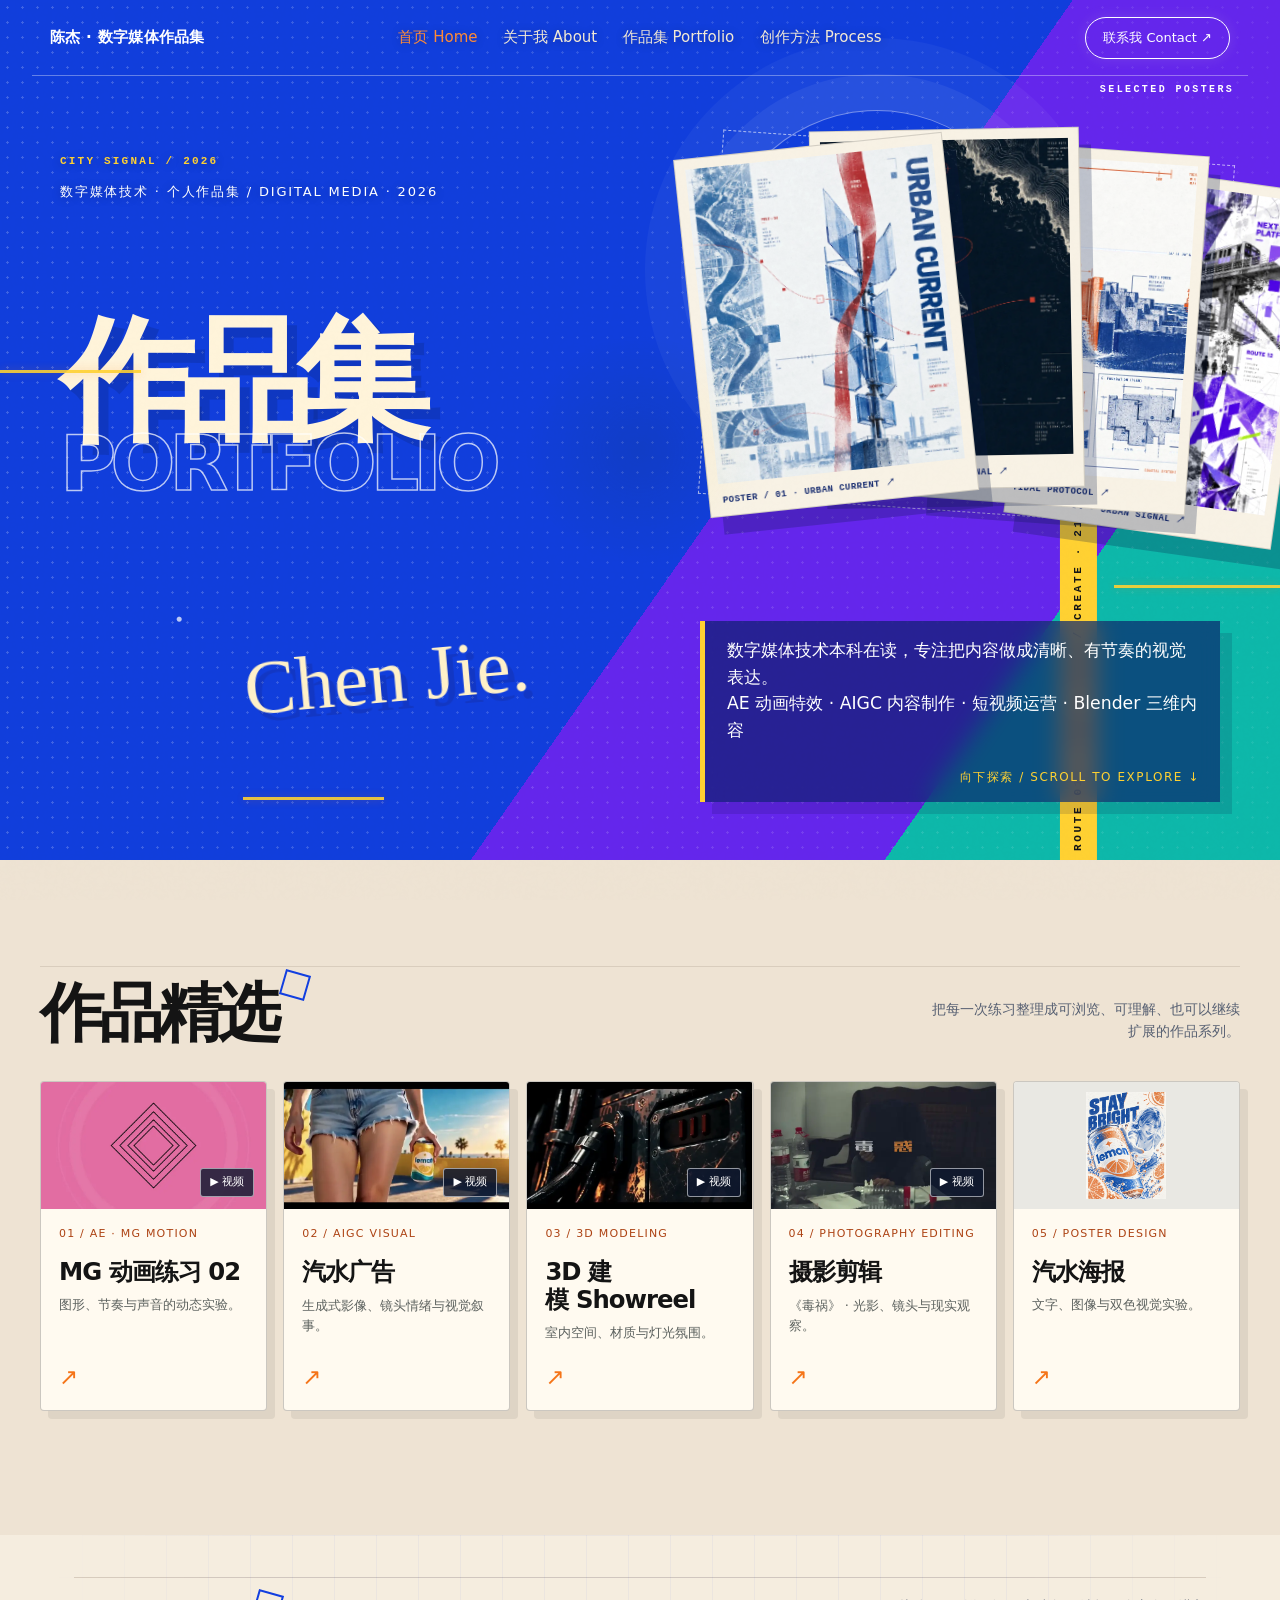
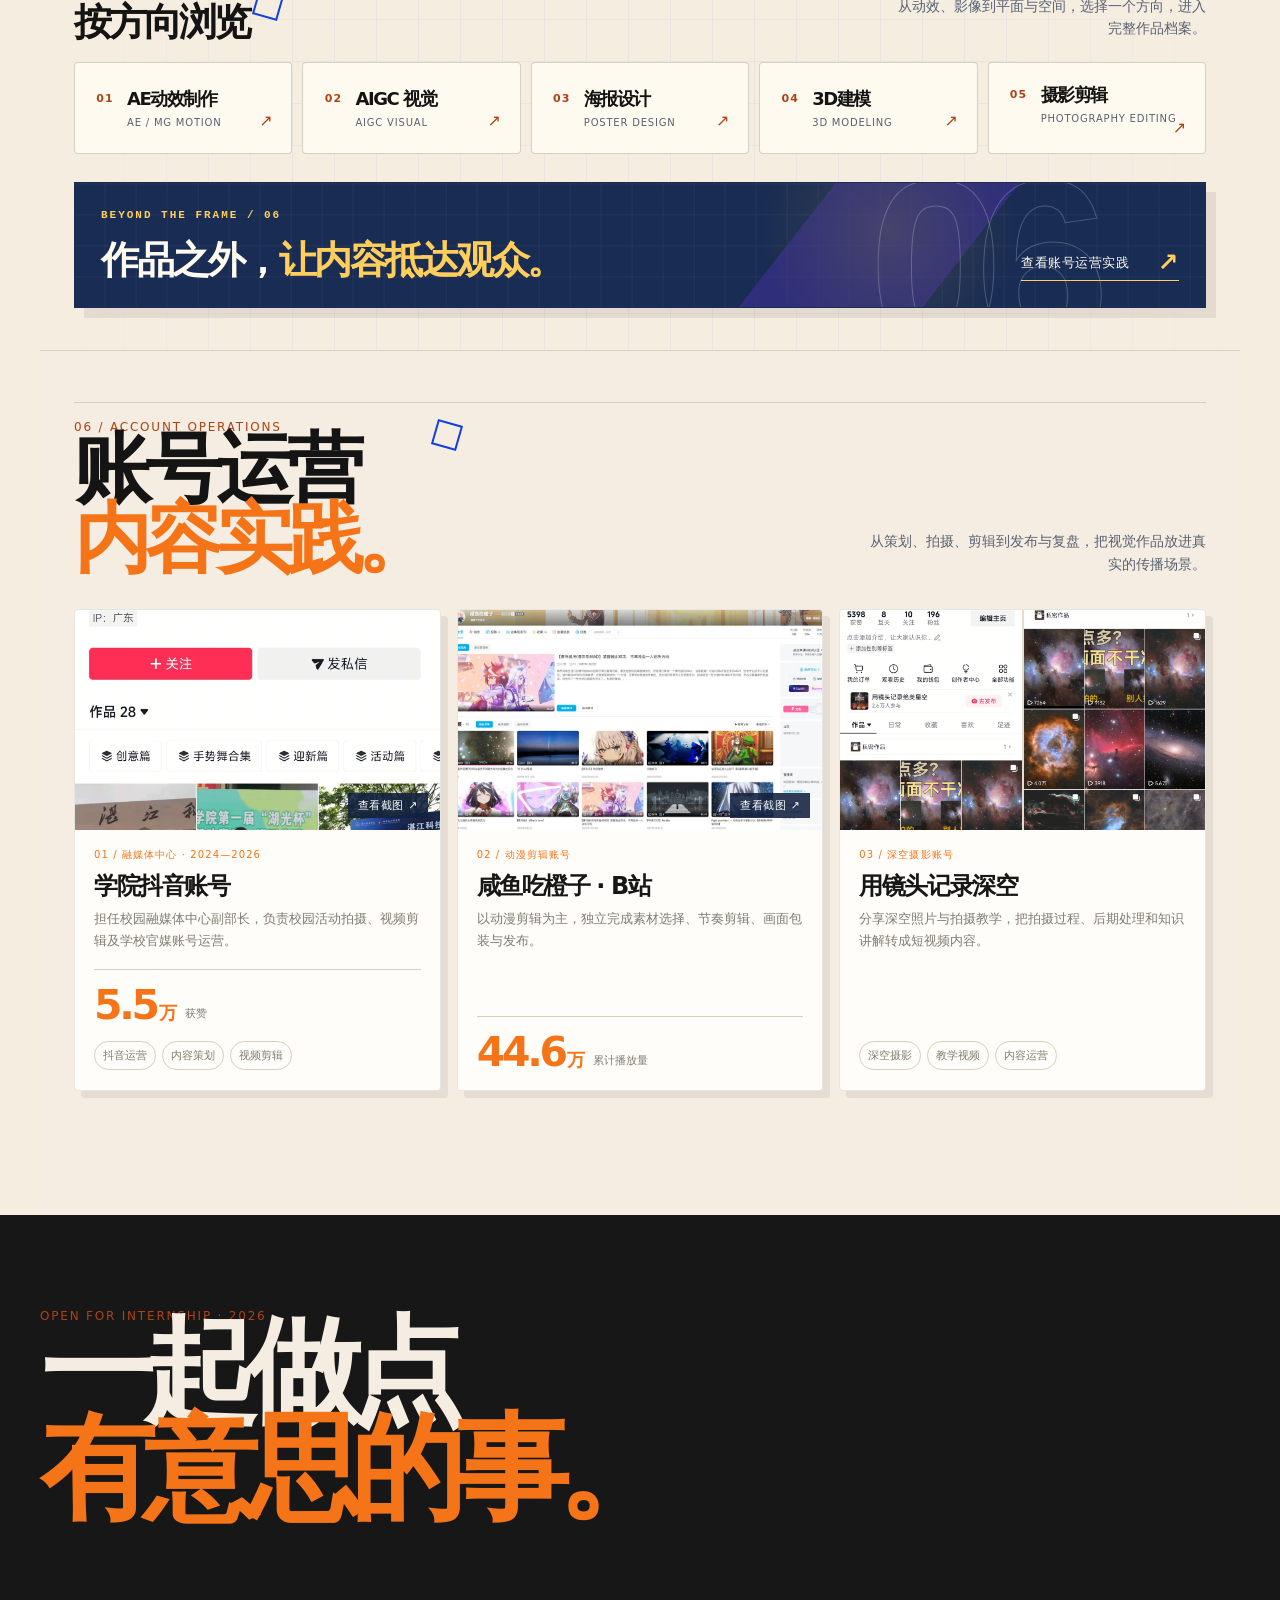
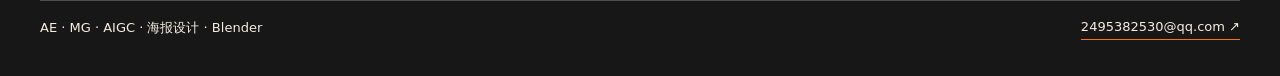
==== commit 1182fc31: "Refine portfolio UI, responsive navigation and artwork viewer" ====
--- a/index.html
+++ b/index.html
@@ -15,6 +15,7 @@
   <link rel="stylesheet" href="assets/operations.css?v=2">
   <link rel="stylesheet" href="assets/concept-2026.css?v=7">
   <link rel="stylesheet" href="assets/home-gallery-refresh.css?v=1">
+  <link rel="stylesheet" href="assets/ui-refinement.css?v=1">
 </head>
 <body class="page-fade reference-theme home-reference">
   <main>
@@ -69,25 +70,25 @@
           <p>把每一次练习整理成可浏览、可理解、也可以继续扩展的作品系列。</p>
         </div>
         <div class="featured-grid">
-          <a class="featured-card" href="works.html#motion">
+          <a class="featured-card" href="works.html?project=mg-02#motion">
             <div class="featured-media"><video muted autoplay loop playsinline preload="auto" data-priority-video src="assets/previews/projects/mg-02-preview.mp4" poster="assets/previews/projects/mg-02-poster.webp" data-full-src="assets/projects/mg-02.mp4"></video></div>
-            <div class="featured-body"><div class="featured-index">01 / AE · MG MOTION</div><h3>AE动效制作</h3><p>图形、节奏与声音的动态实验。</p><span class="featured-arrow">↗</span></div>
+            <div class="featured-body"><div class="featured-index">01 / AE · MG MOTION</div><h3>MG 动画练习 02</h3><p>图形、节奏与声音的动态实验。</p><span class="featured-arrow">↗</span></div>
           </a>
-          <a class="featured-card" href="works.html#aigc">
+          <a class="featured-card" href="works.html?project=soda-ad#aigc">
             <div class="featured-media"><video muted loop playsinline preload="none" data-lazy-video src="assets/previews/projects/soda-ad-preview.mp4" poster="assets/previews/projects/soda-ad-poster.webp" data-full-src="assets/projects/soda-ad.mp4"></video></div>
-            <div class="featured-body"><div class="featured-index">02 / AIGC VISUAL</div><h3>AIGC 视觉</h3><p>生成式影像、镜头情绪与视觉叙事。</p><span class="featured-arrow">↗</span></div>
+            <div class="featured-body"><div class="featured-index">02 / AIGC VISUAL</div><h3>汽水广告</h3><p>生成式影像、镜头情绪与视觉叙事。</p><span class="featured-arrow">↗</span></div>
           </a>
-          <a class="featured-card" href="works.html#blender">
+          <a class="featured-card" href="works.html?project=blender-3d-showreel#blender">
             <div class="featured-media"><video muted loop playsinline preload="none" data-lazy-video src="assets/previews/projects/blender-3d-showreel-preview.mp4" poster="assets/previews/projects/blender-3d-showreel-poster.webp" data-full-src="assets/projects/blender-3d-showreel.mp4" aria-label="3D 建模视频预览"></video></div>
-            <div class="featured-body"><div class="featured-index">03 / 3D MODELING</div><h3>3D建模</h3><p>室内空间、材质与灯光氛围。</p><span class="featured-arrow">↗</span></div>
+            <div class="featured-body"><div class="featured-index">03 / 3D MODELING</div><h3>3D 建模 Showreel</h3><p>室内空间、材质与灯光氛围。</p><span class="featured-arrow">↗</span></div>
           </a>
-          <a class="featured-card" href="works.html#photography">
+          <a class="featured-card" href="works.html?project=photography-duhuo-web#photography">
             <div class="featured-media"><video muted loop playsinline preload="none" data-lazy-video src="assets/previews/projects/photography-duhuo-web-preview.mp4" poster="assets/previews/projects/photography-duhuo-web-poster.webp" data-full-src="assets/projects/photography-duhuo-web.mp4" aria-label="毒祸摄影剪辑作品预览"></video></div>
-            <div class="featured-body"><div class="featured-index">04 / PHOTOGRAPHY EDITING</div><h3>摄影剪辑</h3><p>光影、镜头与现实观察。</p><span class="featured-arrow">↗</span></div>
+            <div class="featured-body"><div class="featured-index">04 / PHOTOGRAPHY EDITING</div><h3>摄影剪辑</h3><p>《毒祸》 · 光影、镜头与现实观察。</p><span class="featured-arrow">↗</span></div>
           </a>
-          <a class="featured-card" href="works.html#poster">
+          <a class="featured-card" href="works.html?project=poster-stay-bright#poster">
             <div class="featured-media"><img src="assets/previews/projects/poster-stay-bright.webp" alt="海报设计作品" loading="lazy" decoding="async"></div>
-            <div class="featured-body"><div class="featured-index">05 / POSTER DESIGN</div><h3>海报设计</h3><p>文字、图像与双色视觉实验。</p><span class="featured-arrow">↗</span></div>
+            <div class="featured-body"><div class="featured-index">05 / POSTER DESIGN</div><h3>汽水海报</h3><p>文字、图像与双色视觉实验。</p><span class="featured-arrow">↗</span></div>
           </a>
         </div>
       </div>
@@ -99,11 +100,11 @@
         <p>从动效、影像到平面与空间，选择一个方向，进入完整作品档案。</p>
       </div>
       <div class="direction-grid">
-        <a class="direction-link" href="works.html#motion"><img class="direction-art" src="assets/previews/projects/mg-02-poster.webp" alt="" loading="lazy" decoding="async"><span class="direction-number">01</span><strong>AE动效制作</strong><span>AE / MG MOTION</span></a>
-        <a class="direction-link" href="works.html#aigc"><img class="direction-art" src="assets/previews/projects/soda-ad-poster.webp" alt="" loading="lazy" decoding="async"><span class="direction-number">02</span><strong>AIGC 视觉</strong><span>AIGC VISUAL</span></a>
-        <a class="direction-link" href="works.html#poster"><img class="direction-art" src="assets/previews/projects/poster-urban-signal.webp" alt="" loading="lazy" decoding="async"><span class="direction-number">03</span><strong>海报设计</strong><span>POSTER DESIGN</span></a>
-        <a class="direction-link" href="works.html#blender"><img class="direction-art" src="assets/previews/projects/room-2.webp" alt="" loading="lazy" decoding="async"><span class="direction-number">04</span><strong>3D建模</strong><span>3D MODELING</span></a>
-        <a class="direction-link" href="works.html#photography"><img class="direction-art" src="assets/previews/projects/photography-duhuo-web-poster.webp" alt="" loading="lazy" decoding="async"><span class="direction-number">05</span><strong>摄影剪辑</strong><span>PHOTOGRAPHY EDITING</span></a>
+        <a class="direction-link" href="works.html#motion"><span class="direction-number">01</span><strong>AE动效制作</strong><span>AE / MG MOTION</span></a>
+        <a class="direction-link" href="works.html#aigc"><span class="direction-number">02</span><strong>AIGC 视觉</strong><span>AIGC VISUAL</span></a>
+        <a class="direction-link" href="works.html#poster"><span class="direction-number">03</span><strong>海报设计</strong><span>POSTER DESIGN</span></a>
+        <a class="direction-link" href="works.html#blender"><span class="direction-number">04</span><strong>3D建模</strong><span>3D MODELING</span></a>
+        <a class="direction-link" href="works.html#photography"><span class="direction-number">05</span><strong>摄影剪辑</strong><span>PHOTOGRAPHY EDITING</span></a>
       </div>
       <a class="operations-bridge" href="#operations" aria-label="继续查看账号运营内容实践案例">
         <span class="operations-bridge-index">BEYOND THE FRAME / 06</span>
@@ -178,7 +179,8 @@
       </div>
     </section>
   </main>
-  <script src="assets/site.js?v=interaction-1"></script>
-  <script src="assets/concept-2026.js?v=4"></script>
+  <script src="assets/site.js?v=refinement-1"></script>
+  <script src="assets/concept-2026.js?v=4"></script>
+  <script src="assets/ui-refinement.js?v=1"></script>
 </body>
 </html>
--- a/assets/ui-refinement.css
+++ b/assets/ui-refinement.css
@@ -0,0 +1,221 @@
+/* A quieter editorial layer: the artwork, not the decoration, leads. */
+:root{--ui-muted:#586173;--ui-accent:#ad4314}
+.keep-word{white-space:nowrap}
+body.reference-theme::before{opacity:.07}
+body.reference-theme.page-fade{animation:none!important;opacity:1!important}
+.reference-theme :is(a,button,[role="button"]):focus-visible{outline:3px solid #ad4314;outline-offset:4px}
+.reference-theme :is(.concept-reveal,.reveal-item,[data-reveal]){opacity:1!important;transform:none;transition:transform .28s ease,box-shadow .28s ease}
+.reference-theme :is(.featured-card,.operation-card){animation:none!important}
+.reference-theme :is(.featured-card,.direction-link,.operation-card){will-change:auto}
+.reference-theme :is(.ref-section-head p,.catalog-note,.work-info p){color:var(--ui-muted)!important}
+.reference-theme :is(.featured-index,.work-index,.ref-kicker){color:var(--ui-accent)!important}
+.reference-theme .featured-body p{color:#5d625f!important}
+.reference-theme :is(.catalog-card,.featured-card) h3{letter-spacing:-.04em!important;line-height:1.15!important;text-wrap:balance;overflow-wrap:normal!important}
+.reference-theme .featured-card:nth-child(2n){transform:none!important}
+.reference-theme .featured-card:hover{transform:translateY(-5px)!important;background:#fffaf0!important;color:#141414!important;box-shadow:7px 10px 0 rgba(18,63,224,.14)!important}
+.reference-theme .featured-card:hover :is(h3,p){color:inherit!important}
+.reference-theme .featured-card:hover :is(.featured-index,.featured-arrow){color:var(--ui-accent)!important}
+.reference-theme .featured-body{min-height:190px!important;background:transparent!important}
+.reference-theme .featured-body h3{font-size:clamp(21px,1.9vw,29px)!important}
+.reference-theme .featured-media:has(video)::after,
+.catalog-page .work-media:has(video)::after{content:"▶ 视频";position:absolute;right:12px;bottom:12px;padding:6px 9px;border:1px solid rgba(255,255,255,.55);background:rgba(15,25,48,.82);color:#fff;font-size:11px;line-height:1.3;pointer-events:none;border-radius:3px}
+.reference-theme .featured-media,.catalog-page .work-media{position:relative}
+.reference-theme .featured-card .featured-media{height:auto!important;aspect-ratio:16/9;overflow:hidden}
+.reference-theme .featured-media:has(img){padding:10px;background:#e9e8e3}
+.reference-theme .featured-media img{object-fit:contain!important;transform:none!important}
+.home-reference .legacy-hero :is(.hero-kicker,h1,.script,.hero-footer),
+.home-reference .legacy-hero .hero-poster-stack .hero-poster{animation:none!important;opacity:1!important;visibility:visible!important;clip-path:none!important}
+
+/* Compact series links complement the selected projects above. */
+.home-reference .direction-section{padding-block:42px!important}
+.home-reference .direction-section .ref-section-head{margin-bottom:22px!important}
+.home-reference .direction-section .ref-section-head h2{font-size:clamp(28px,3vw,42px)!important}
+.home-reference .direction-section .direction-grid{display:flex!important;flex-wrap:wrap;gap:10px!important}
+.home-reference .direction-section .direction-link,
+.home-reference .direction-section .direction-link:nth-child(n){flex:1 1 160px;min-height:92px!important;padding:16px 18px!important;background:#fffaf0!important;box-shadow:none!important;border:1px solid rgba(20,20,20,.18)!important;display:grid!important;grid-template-columns:24px 1fr!important;grid-template-rows:auto auto!important;gap:7px 10px;align-content:center;transform:none!important}
+.home-reference .direction-section .direction-link::before{display:none!important}
+.home-reference .direction-section .direction-link::after{display:none!important}
+.home-reference .direction-section .direction-link .direction-number{width:auto!important;height:auto!important;margin:0!important;padding:0!important;background:none!important;color:var(--ui-accent)!important;border-radius:0!important;font-size:11px!important;align-self:center}
+.home-reference .direction-section .direction-link strong{padding:0 9px 0 0!important;margin:0!important;font-size:18px!important;line-height:1.3!important;color:#141414!important;grid-column:2}
+.home-reference .direction-section .direction-link>span:last-child{grid-column:2;margin:0!important;font-size:10px!important;color:#586173!important;letter-spacing:.08em!important}
+.home-reference .direction-section .direction-link>span:last-child::after{font-size:16px!important;color:#ad4314!important}
+.home-reference .direction-section .direction-link:is(:hover,:focus-visible){border-color:#123fe0!important;background:#edf1ff!important;box-shadow:3px 3px 0 rgba(18,63,224,.15)!important}
+.home-reference .operations-bridge{margin-top:28px;padding:26px!important;min-height:0!important}
+.home-reference .operations-bridge strong{font-size:clamp(25px,3vw,42px)}
+
+/* Work archive: one compact introduction, then the artwork. */
+.catalog-page .catalog-hero{min-height:280px!important;padding:48px 34px!important;gap:30px!important}
+.catalog-page .catalog-hero h1{font-size:clamp(70px,7.5vw,118px)!important;line-height:1.06!important;letter-spacing:-.07em!important}
+.catalog-page .catalog-hero h1::before{display:none!important}
+.catalog-page .catalog-hero>div:last-child{margin:0!important;padding:0!important;background:none!important;border:0!important;box-shadow:none!important;backdrop-filter:none!important}
+.catalog-page .catalog-hero p{font-size:15px!important;line-height:1.8!important;color:#586173!important}
+.catalog-page .catalog-meta{color:var(--ui-accent)!important}
+.catalog-page .portfolio-signal-strip{height:32px!important;background:#123fe0!important;color:#fffaf0!important;font-size:9px!important;gap:28px!important}
+.catalog-page main.catalog-main{overflow:visible!important}
+.catalog-page .category-browser{position:sticky!important;top:0!important;z-index:30!important;margin:0!important;padding:14px 0!important;min-height:0!important;background:#f5eddf!important;border-bottom:1px solid rgba(20,20,20,.14);box-shadow:0 3px 12px rgba(20,20,20,.05);transform:none!important}
+.catalog-page .category-browser::before,.catalog-page .category-browser::after,.catalog-page .browser-title::after{display:none!important}
+.catalog-page .category-browser-inner{display:flex!important;align-items:center;gap:24px;width:min(1200px,calc(100% - 68px))!important;margin:auto!important;padding:0!important}
+.catalog-page .browser-title{margin:0!important;padding:0!important;border:0!important;flex-shrink:0}
+.catalog-page .browser-title h2{font-size:16px!important;line-height:1.4!important;letter-spacing:0!important;margin:0!important}
+.catalog-page .browser-title h2::after{display:none!important}
+.catalog-page .category-filter-grid{display:flex!important;flex-wrap:wrap;gap:8px!important;width:100%!important;grid-template-columns:none!important}
+.catalog-page .category-tile.filter,
+.catalog-page .category-tile.filter:nth-child(n){position:relative!important;display:inline-flex!important;flex-direction:row!important;align-items:center!important;justify-content:center!important;gap:8px!important;flex:0 0 auto!important;width:auto!important;min-width:0!important;min-height:44px!important;height:auto!important;margin:0!important;padding:10px 14px!important;border:1px solid #b4b7bf!important;border-radius:4px!important;background:#fffaf0!important;box-shadow:none!important;color:#253047!important;overflow:visible!important;transform:none!important;animation:none!important}
+.catalog-page .category-tile.filter::before,.catalog-page .category-tile.filter::after{display:none!important}
+.catalog-page .category-tile.filter strong{position:static!important;margin:0!important;padding:0!important;font-size:14px!important;line-height:1.4!important;letter-spacing:0!important;max-width:none!important;color:inherit!important;white-space:nowrap!important}
+.catalog-page .category-tile.filter .filter-count{position:static!important;margin:0!important;font-size:11px!important;line-height:1.5!important;letter-spacing:0!important;color:inherit!important;opacity:.8!important}
+.catalog-page .category-tile.filter.active{background:#123fe0!important;color:#fff!important;border-color:#123fe0!important}
+.catalog-page .category-tile.filter.active strong,.catalog-page .category-tile.filter.active small{color:#fff!important;opacity:1!important}
+.catalog-page .category-tile.filter:hover:not(.active){background:#e8eeff!important;border-color:#123fe0!important}
+.catalog-page .all-works{padding-top:40px!important;scroll-margin-top:95px}
+.catalog-page .all-works>.ref-section-head{margin-bottom:26px!important}
+.catalog-page .all-works>.ref-section-head h2{font-size:clamp(30px,3.5vw,48px)!important}
+.catalog-page .catalog-grid{align-items:start!important}
+.catalog-page .catalog-group-label{padding:16px 0!important;margin:22px 0 4px!important;border-top:1px solid #b7bcc9!important;background:none!important}
+.catalog-page .catalog-group-label:first-child{margin-top:0!important}
+.catalog-page .catalog-group-label strong{font-size:23px!important;line-height:1.4!important}
+.catalog-page .catalog-card.work{border:1px solid rgba(20,20,20,.16)!important;border-radius:6px!important;box-shadow:4px 4px 0 rgba(20,20,20,.05)!important;transform:none;transition:transform .25s,box-shadow .25s!important}
+.catalog-page .catalog-card.work:hover{transform:translateY(-4px)!important;border-color:#123fe0!important;box-shadow:6px 8px 0 rgba(18,63,224,.12)!important}
+.catalog-page .catalog-card.work::before{display:none!important}
+.catalog-page .catalog-card .work-media{height:auto!important;aspect-ratio:16/9!important;background:#e5e8ef!important;overflow:hidden}
+.catalog-page .catalog-card .work-media :is(img,video){display:block;width:100%!important;height:100%!important;object-fit:cover!important;transform:none!important}
+.catalog-page .catalog-card[data-category="poster"] .work-media{aspect-ratio:4/5!important;padding:12px!important;background:#ebe9e3!important}
+.catalog-page .catalog-card[data-category="poster"] .work-media img{object-fit:contain!important}
+.catalog-page .catalog-card .work-info{padding:22px 22px 44px!important;min-height:184px!important;background:#fffdf9!important}
+.catalog-page .catalog-card .work-info h3{font-size:clamp(23px,2.2vw,32px)!important;color:#171717!important}
+.catalog-page .catalog-card .work-info p{font-size:13px!important;line-height:1.6!important;color:#586173!important}
+.catalog-page .work-index{font-size:10px!important;line-height:1.5!important;color:#ad4314!important}
+.catalog-page .work-arrow{right:22px!important;bottom:16px!important;color:#ad4314!important}
+.catalog-page .hidden{display:none!important}
+
+/* Detail viewer: fit the artwork to the viewport; enlarge only on request. */
+dialog#workDetail,dialog#workDetail.is-poster-detail{width:min(1080px,calc(100vw - 48px))!important;max-height:calc(100dvh - 40px)!important;border-radius:8px;overflow:auto!important}
+dialog#workDetail .work-detail-card{min-height:0;padding:20px 28px 18px!important}
+dialog#workDetail .work-detail-close{width:44px;height:44px;right:12px;top:12px;border-radius:4px;background:#e9edf8;font-size:27px;display:grid;place-items:center}
+.work-detail-toolbar{display:flex;gap:8px;align-items:center;padding-right:48px;margin-bottom:16px;flex-wrap:wrap}
+.work-detail-toolbar button{border:1px solid #b4b7bf;background:#fffdf9;color:#253047;min-width:44px;min-height:44px;line-height:1;font:inherit;border-radius:4px;padding:10px 14px;cursor:pointer}
+.work-detail-toolbar button:hover{background:#e8eeff;border-color:#123fe0}
+.work-detail-toolbar button:disabled{opacity:.4;cursor:default}
+.work-detail-toolbar #workPosition{min-width:50px;text-align:center;color:#586173;font:12px/1.4 ui-monospace,monospace}
+.work-detail-toolbar #workFit{margin-left:8px;font-size:12px}
+.work-detail-toolbar [hidden]{display:none!important}
+dialog#workDetail .work-detail-kicker{font-size:10px;color:#ad4314}
+dialog#workDetail h3{font-size:clamp(23px,2.6vw,34px)!important;line-height:1.15!important;letter-spacing:-.03em!important;margin:8px 0!important;max-width:95%;text-wrap:balance}
+dialog#workDetail p{font-size:13px!important;line-height:1.6!important;color:#586173!important}
+dialog#workDetail .work-detail-media,
+dialog#workDetail.is-poster-detail .work-detail-media{height:clamp(180px,calc(100dvh - 300px),600px)!important;min-height:0!important;display:grid!important;grid-template-rows:minmax(0,1fr);grid-template-columns:minmax(0,1fr);place-items:center;overflow:auto!important;margin-top:16px!important;background:#e9e8e3!important}
+dialog#workDetail .work-detail-media :is(img,video),
+dialog#workDetail.is-poster-detail .work-detail-media img{width:100%!important;height:100%!important;max-height:100%!important;min-height:0!important;min-width:0!important;max-width:100%!important;object-fit:contain!important;background:transparent!important}
+dialog#workDetail.is-enlarged .work-detail-media{display:block!important}
+dialog#workDetail.is-enlarged .work-detail-media img{height:auto!important;max-height:none!important;min-height:100%;object-fit:contain!important}
+dialog#workDetail .work-detail-meta{margin-top:14px!important;padding-top:10px!important;gap:14px;flex-wrap:wrap;font-size:11px!important;color:#586173}
+
+/* About: stable title lines and an unobstructed header. */
+.about-page .about-lead h2{font-size:clamp(31px,3.3vw,50px)!important;line-height:1.25!important;letter-spacing:-.05em!important;text-wrap:balance}
+.about-page .about-visual-mark{opacity:.55;pointer-events:none}
+.about-page .about-visual-mark b{opacity:.25}
+.about-page .page-hero .wrap{position:relative;z-index:3}
+.about-page .about-visual-mark{z-index:0!important}
+
+/* Contact information belongs in the first screen. */
+.reference-theme.contact-page .page-hero.contact-hero{min-height:0!important;padding:60px 0 64px!important}
+.contact-page .contact-hero .wrap{display:grid!important;grid-template-columns:1.1fr 1fr!important;gap:56px!important;align-items:center!important;min-height:0!important;padding-block:0!important}
+.contact-page .contact-hero .contact-intro{min-width:0}
+.contact-page .contact-hero h1{font-size:clamp(80px,9vw,132px)!important;line-height:.8!important;margin:30px 0!important;max-width:100%!important}
+.contact-page .contact-hero h1 span{margin-left:.5em!important;color:#123fe0!important}
+.contact-page .contact-hero h1::after{display:none!important}
+.contact-page .contact-hero .contact-intro p{font-size:15px!important;line-height:1.8!important;max-width:440px!important;padding-left:16px}
+.contact-page .contact-hero .contact-channel-card{background:#142957!important;backdrop-filter:none;box-shadow:8px 8px 0 #f2b964!important;padding:30px!important;color:#fffaf0}
+.contact-page .contact-channel-card .mail{font-size:clamp(23px,2.6vw,34px)!important;margin:38px 0 20px!important;white-space:nowrap;letter-spacing:-.04em}
+.contact-page .contact-hero .contact-channel-card p{border:0!important;padding:0!important;font-size:13px!important;color:#e0e6f5!important}
+.contact-page .contact-radar{opacity:.15;pointer-events:none;z-index:0}
+.contact-page .contact-route-label{display:none}
+.contact-page .contact-actions{display:flex;align-items:center;gap:12px;flex-wrap:wrap;margin-top:20px}
+.contact-page .copy-email{min-height:44px;padding:10px 18px;border:1px solid #fffaf0;border-radius:4px;background:#fffaf0;color:#142957;font-family:inherit;font-size:14px;font-weight:600;line-height:1.4;cursor:pointer}
+.contact-page .copy-email:hover{background:#f9d69a}
+.contact-page .copy-status{font-size:12px;color:#fffaf0}
+.contact-page .contact-signal-strip{background:#123fe0!important;height:34px!important;font-size:9px!important}
+.contact-page .contact-stage-new{min-height:0!important;padding:0!important}
+.contact-page .contact-layout-new{grid-template-columns:1fr!important;min-height:0!important;padding-block:56px!important;gap:0!important}
+.contact-page .contact-title-block h2{font-size:clamp(50px,6vw,90px)!important;line-height:1.06!important;max-width:none;white-space:normal}
+.contact-page .contact-title-block h2 span{font-size:.88em;white-space:nowrap}
+.contact-page .contact-crosshair{opacity:.18;pointer-events:none}
+.nav-toggle,.nav-contact{display:none}
+
+@media(max-width:980px){
+  body.reference-theme>.site-header,.home-reference .legacy-hero .site-header{width:calc(100% - 40px)!important;padding:0!important;min-height:72px!important;height:72px!important;grid-template-columns:minmax(0,1fr) auto!important;grid-template-rows:auto!important;gap:10px!important;z-index:70!important;overflow:visible!important}
+  body.reference-theme>.site-header .logo,.home-reference .legacy-hero .site-header .logo{grid-column:1!important;grid-row:1!important;font-size:12px!important}
+  body.reference-theme>.site-header .resume,.home-reference .legacy-hero .site-header .resume{display:none!important}
+  .nav-toggle{display:inline-flex;align-items:center;justify-content:center;gap:8px;min-width:72px;min-height:44px;padding:10px 12px;border:1px solid currentColor;border-radius:4px;color:inherit;background:transparent;font-size:13px;cursor:pointer;grid-column:2;grid-row:1}
+  body.reference-theme>.site-header.has-mobile-menu .nav,.home-reference .legacy-hero .site-header.has-mobile-menu .nav{display:none!important;position:absolute!important;top:calc(100% + 8px)!important;left:0!important;right:0!important;inset-inline:0!important;width:100%!important;background:#fffaf0!important;color:#172443!important;padding:10px!important;grid-row:auto!important;grid-column:auto!important;box-shadow:6px 8px 0 rgba(10,25,70,.2);border:1px solid #a1a9bd;border-radius:4px;overflow:visible!important;transform:none!important}
+  body.reference-theme>.site-header.menu-open .nav,.home-reference .legacy-hero .site-header.menu-open .nav{display:flex!important;flex-direction:column!important;gap:3px!important;align-items:stretch!important}
+  body.reference-theme>.site-header .nav a,.home-reference .legacy-hero .site-header .nav a{padding:12px 14px!important;min-height:44px!important;font-size:14px!important;text-align:left;line-height:1.5!important;border-radius:3px;color:#172443!important}
+  body.reference-theme>.site-header .nav a.active,.home-reference .legacy-hero .site-header .nav a.active{background:#e8eeff!important;color:#123fe0!important}
+  .reference-theme .nav .nav-contact{display:block!important;border-top:1px solid #d3d7e0;margin-top:5px!important}
+  .catalog-page .category-browser-inner{width:calc(100% - 40px)!important}
+  .catalog-page .browser-title{display:none!important}
+  .catalog-page .category-tile.filter{padding:10px 12px!important}
+  .contact-page .contact-hero .wrap{gap:28px!important}
+}
+
+@media(max-width:700px){
+  .home-reference .legacy-hero .hero-inner{padding:28px 20px 0!important}
+  .home-reference .legacy-hero h1{margin-top:22px!important}
+  .home-reference .legacy-hero .hero-kicker::before{margin-bottom:6px!important}
+  .home-reference .legacy-hero .hero-footer{animation:none!important}
+  .home-reference .legacy-hero .hero-explore{padding:12px 14px!important;box-shadow:none!important}
+  .home-reference .legacy-hero .hero-explore p{font-size:13px!important;line-height:1.7!important}
+  .home-reference .legacy-hero .hero-poster-stack{height:256px!important;margin:30px 0 20px!important}
+  .home-reference .legacy-hero{padding-bottom:28px!important}
+  .home-reference .direction-section .direction-link:nth-child(n){flex-basis:calc(50% - 10px);min-height:90px!important;gap:7px;padding:14px!important}
+  .home-reference .direction-section .direction-link strong{font-size:16px!important}
+  .home-reference .direction-section .direction-link:last-child{flex-grow:0;flex-basis:100%}
+  .home-reference .operations-bridge{padding:22px!important}
+  .reference-theme .featured-body{min-height:170px!important}
+  .reference-theme .featured-body h3{font-size:25px!important}
+  .catalog-page .catalog-hero{min-height:0!important;padding:30px 20px!important;gap:20px!important;grid-template-columns:1fr!important}
+  .catalog-page .catalog-hero h1{font-size:clamp(56px,14vw,86px)!important;margin:14px 0 20px!important}
+  .catalog-page .catalog-hero p{font-size:13px!important;margin:0 0 10px!important}
+  .catalog-page .catalog-hero>div:last-child{margin:0!important;padding:0!important;max-width:100%!important}
+  .catalog-page .category-browser{padding:10px 0!important}
+  .catalog-page .category-filter-grid{display:grid!important;grid-template-columns:repeat(3,minmax(0,1fr))!important;gap:6px!important}
+  .catalog-page .category-tile.filter:nth-child(n){width:100%!important;padding:10px 6px!important;gap:5px!important;min-height:44px!important}
+  .catalog-page .category-tile.filter strong{font-size:12px!important}
+  .catalog-page .category-tile.filter .filter-count{font-size:10px!important}
+  .catalog-page .all-works{padding-top:30px!important;scroll-margin-top:128px}
+  .catalog-page .all-works>.ref-section-head{gap:10px!important;margin-bottom:12px!important}
+  .catalog-page .all-works>.ref-section-head h2{font-size:32px!important}
+  .catalog-page .catalog-group-label{gap:8px!important;align-items:start;flex-direction:column!important}
+  .catalog-page .catalog-group-label strong{font-size:21px!important}
+  .catalog-page .catalog-card .work-info{min-height:170px!important;padding:20px 20px 40px!important}
+  dialog#workDetail,dialog#workDetail.is-poster-detail{width:calc(100vw - 16px)!important;max-height:calc(100dvh - 16px)!important}
+  dialog#workDetail .work-detail-card{padding:12px 16px 16px!important}
+  dialog#workDetail .work-detail-toolbar{gap:6px;margin-bottom:12px;padding-right:40px;flex-wrap:nowrap}
+  .work-detail-toolbar button{padding:10px;min-width:44px}
+  .work-detail-toolbar #workPosition{min-width:42px}
+  .work-detail-toolbar #workFit{margin-left:0;font-size:11px;white-space:nowrap}
+  dialog#workDetail .work-detail-close{top:12px;right:8px}
+  dialog#workDetail h3{font-size:24px!important;max-width:100%!important}
+  dialog#workDetail p{font-size:12px!important}
+  dialog#workDetail .work-detail-media,dialog#workDetail.is-poster-detail .work-detail-media{height:clamp(130px,calc(100dvh - 325px),560px)!important}
+  .about-page .about-lead h2{font-size:clamp(28px,7.5vw,40px)!important;line-height:1.3!important}
+  .about-page .about-visual-mark{opacity:.28!important}
+  .reference-theme.contact-page .page-hero.contact-hero{padding:30px 0 40px!important}
+  .contact-page .contact-hero .wrap{grid-template-columns:1fr!important;gap:28px!important;min-height:0!important;padding-top:0!important}
+  .contact-page .contact-hero h1{font-size:clamp(66px,18vw,106px)!important;line-height:.8!important;margin:24px 0!important}
+  .contact-page .contact-hero .contact-intro p{max-width:100%!important;font-size:13px!important;line-height:1.8!important}
+  .contact-page .contact-hero .contact-channel-card{padding:22px!important;box-shadow:5px 5px 0 #f2b964!important}
+  .contact-page .contact-channel-card .mail{font-size:clamp(21px,6vw,30px)!important;margin:26px 0 16px!important}
+  .contact-page .contact-actions{margin-top:16px;gap:10px}
+  .contact-page .channel-tags{margin-top:20px}
+  .contact-page .contact-layout-new{padding-block:40px!important;min-height:0!important}
+  .contact-page .contact-title-block h2{font-size:clamp(39px,12vw,68px)!important;line-height:1.12!important}
+}
+@media(max-width:360px){
+  .catalog-page .category-tile.filter strong{font-size:11px!important}
+  .catalog-page .category-tile.filter:nth-child(n){gap:3px!important;padding-inline:3px!important}
+  .work-detail-toolbar #workFit{padding-inline:6px}
+}
+@media(prefers-reduced-motion:reduce){
+  .reference-theme *, .reference-theme *::before,.reference-theme *::after{animation:none!important;transition:none!important;scroll-behavior:auto!important}
+}
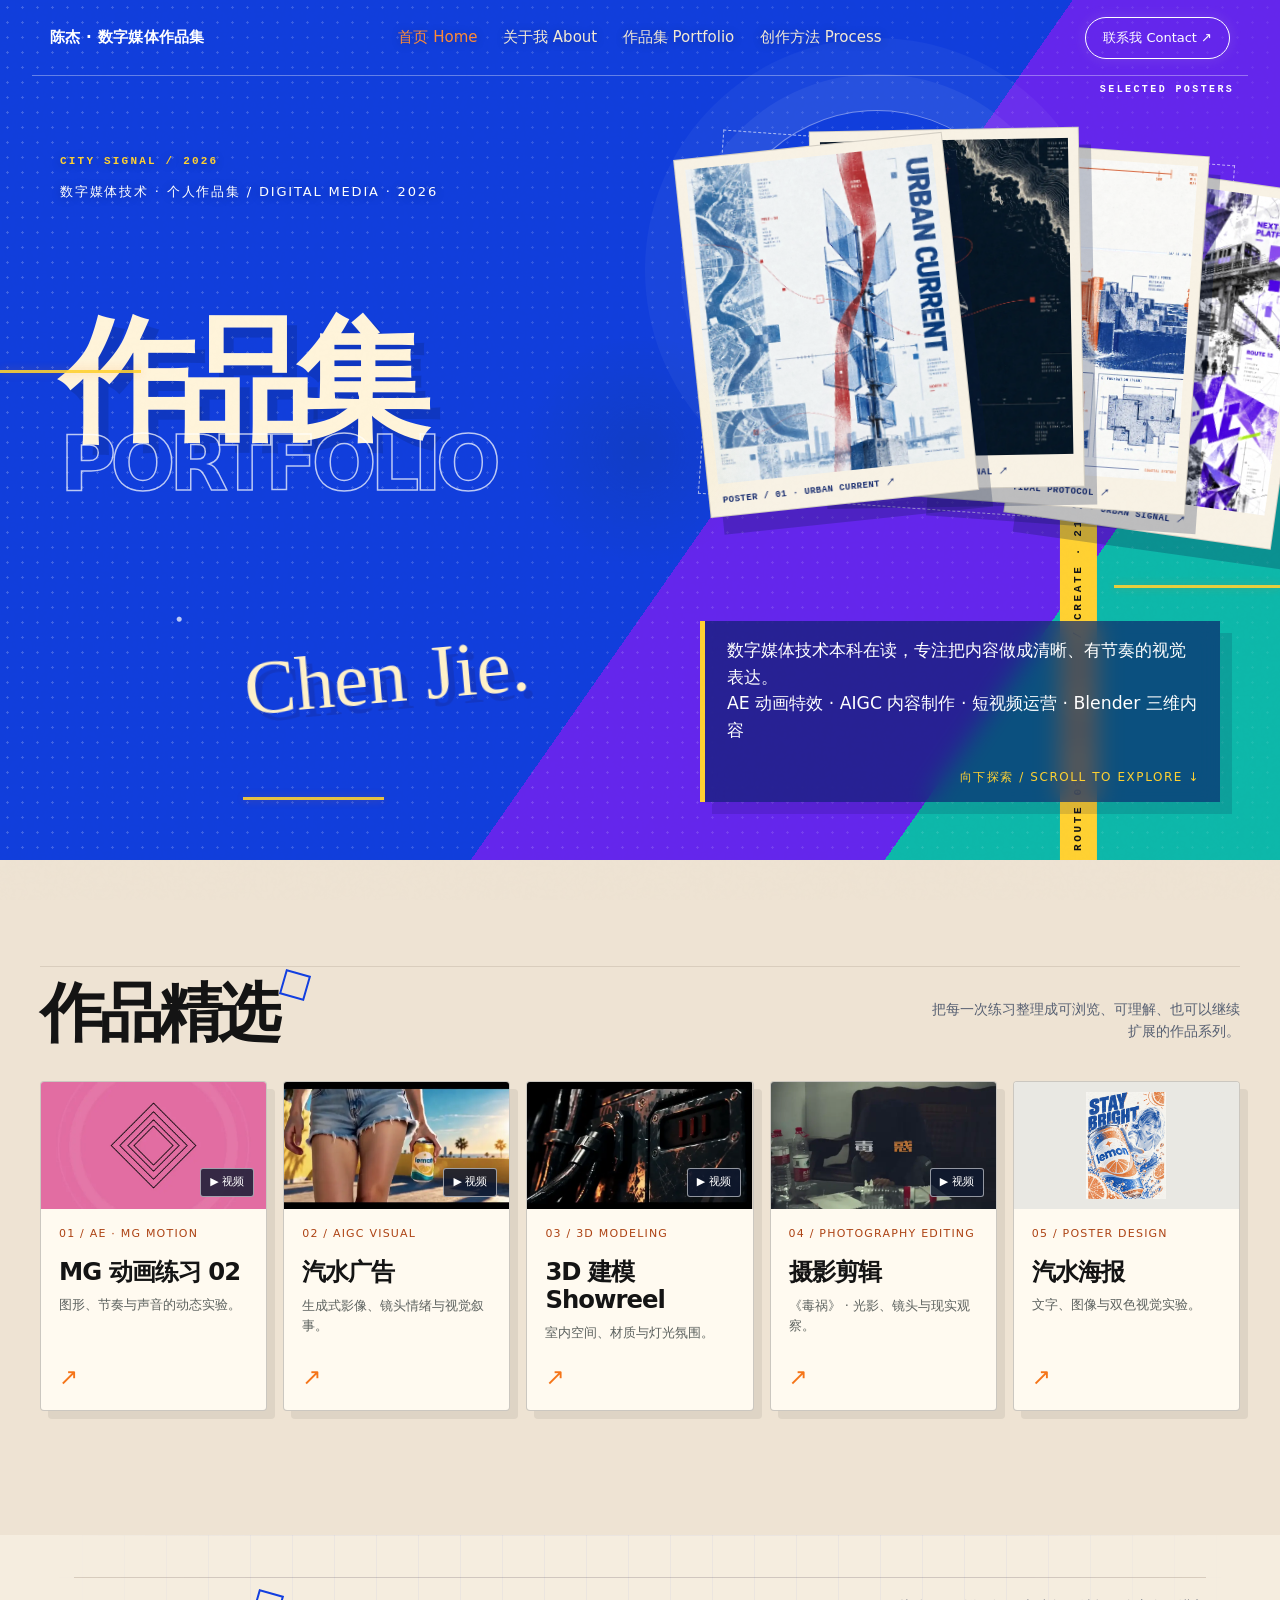
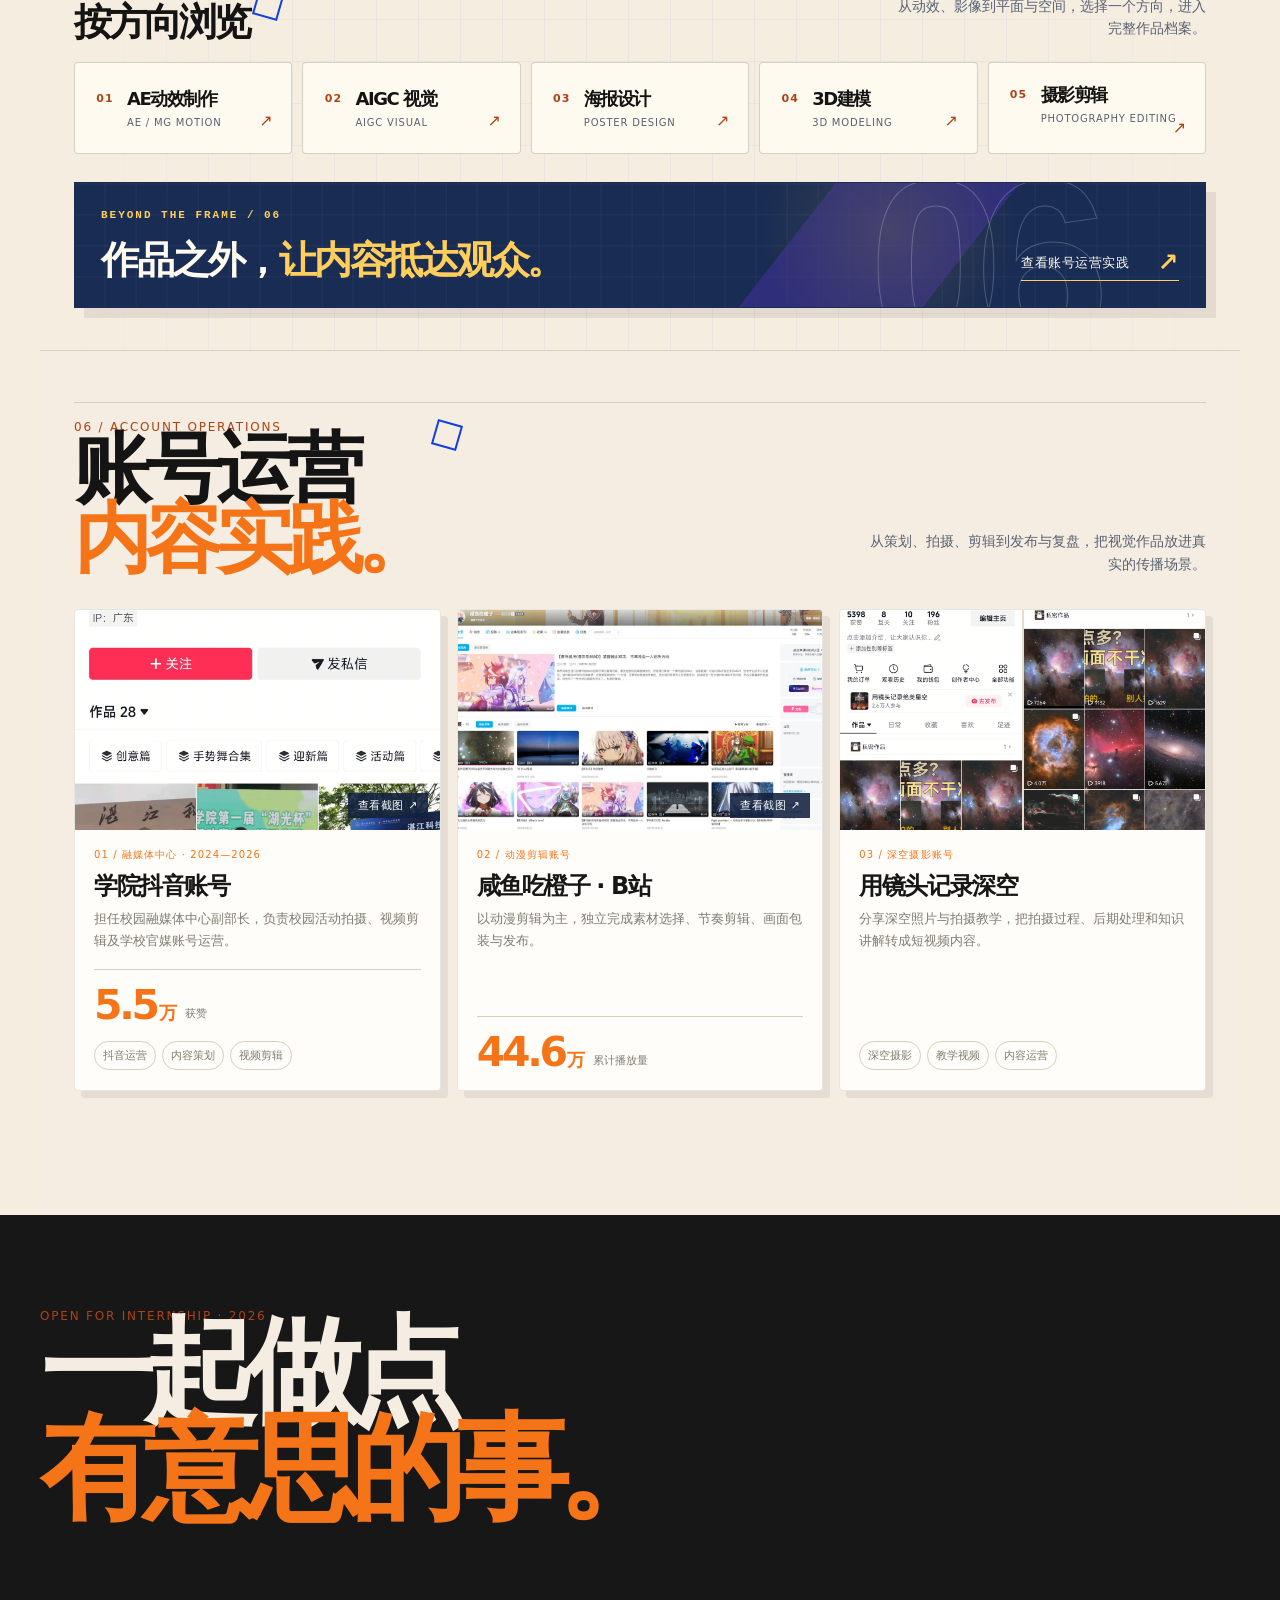
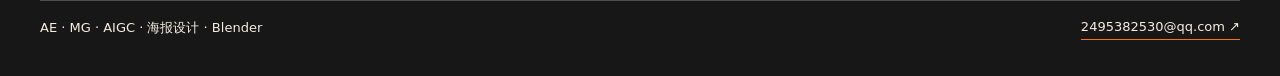
==== commit 70dbf48a: "Keep featured 3D title on intentional lines" ====
--- a/index.html
+++ b/index.html
@@ -80,7 +80,7 @@
           </a>
           <a class="featured-card" href="works.html?project=blender-3d-showreel#blender">
             <div class="featured-media"><video muted loop playsinline preload="none" data-lazy-video src="assets/previews/projects/blender-3d-showreel-preview.mp4" poster="assets/previews/projects/blender-3d-showreel-poster.webp" data-full-src="assets/projects/blender-3d-showreel.mp4" aria-label="3D 建模视频预览"></video></div>
-            <div class="featured-body"><div class="featured-index">03 / 3D MODELING</div><h3>3D 建模 Showreel</h3><p>室内空间、材质与灯光氛围。</p><span class="featured-arrow">↗</span></div>
+            <div class="featured-body"><div class="featured-index">03 / 3D MODELING</div><h3><span class="keep-word">3D 建模</span><br>Showreel</h3><p>室内空间、材质与灯光氛围。</p><span class="featured-arrow">↗</span></div>
           </a>
           <a class="featured-card" href="works.html?project=photography-duhuo-web#photography">
             <div class="featured-media"><video muted loop playsinline preload="none" data-lazy-video src="assets/previews/projects/photography-duhuo-web-preview.mp4" poster="assets/previews/projects/photography-duhuo-web-poster.webp" data-full-src="assets/projects/photography-duhuo-web.mp4" aria-label="毒祸摄影剪辑作品预览"></video></div>
